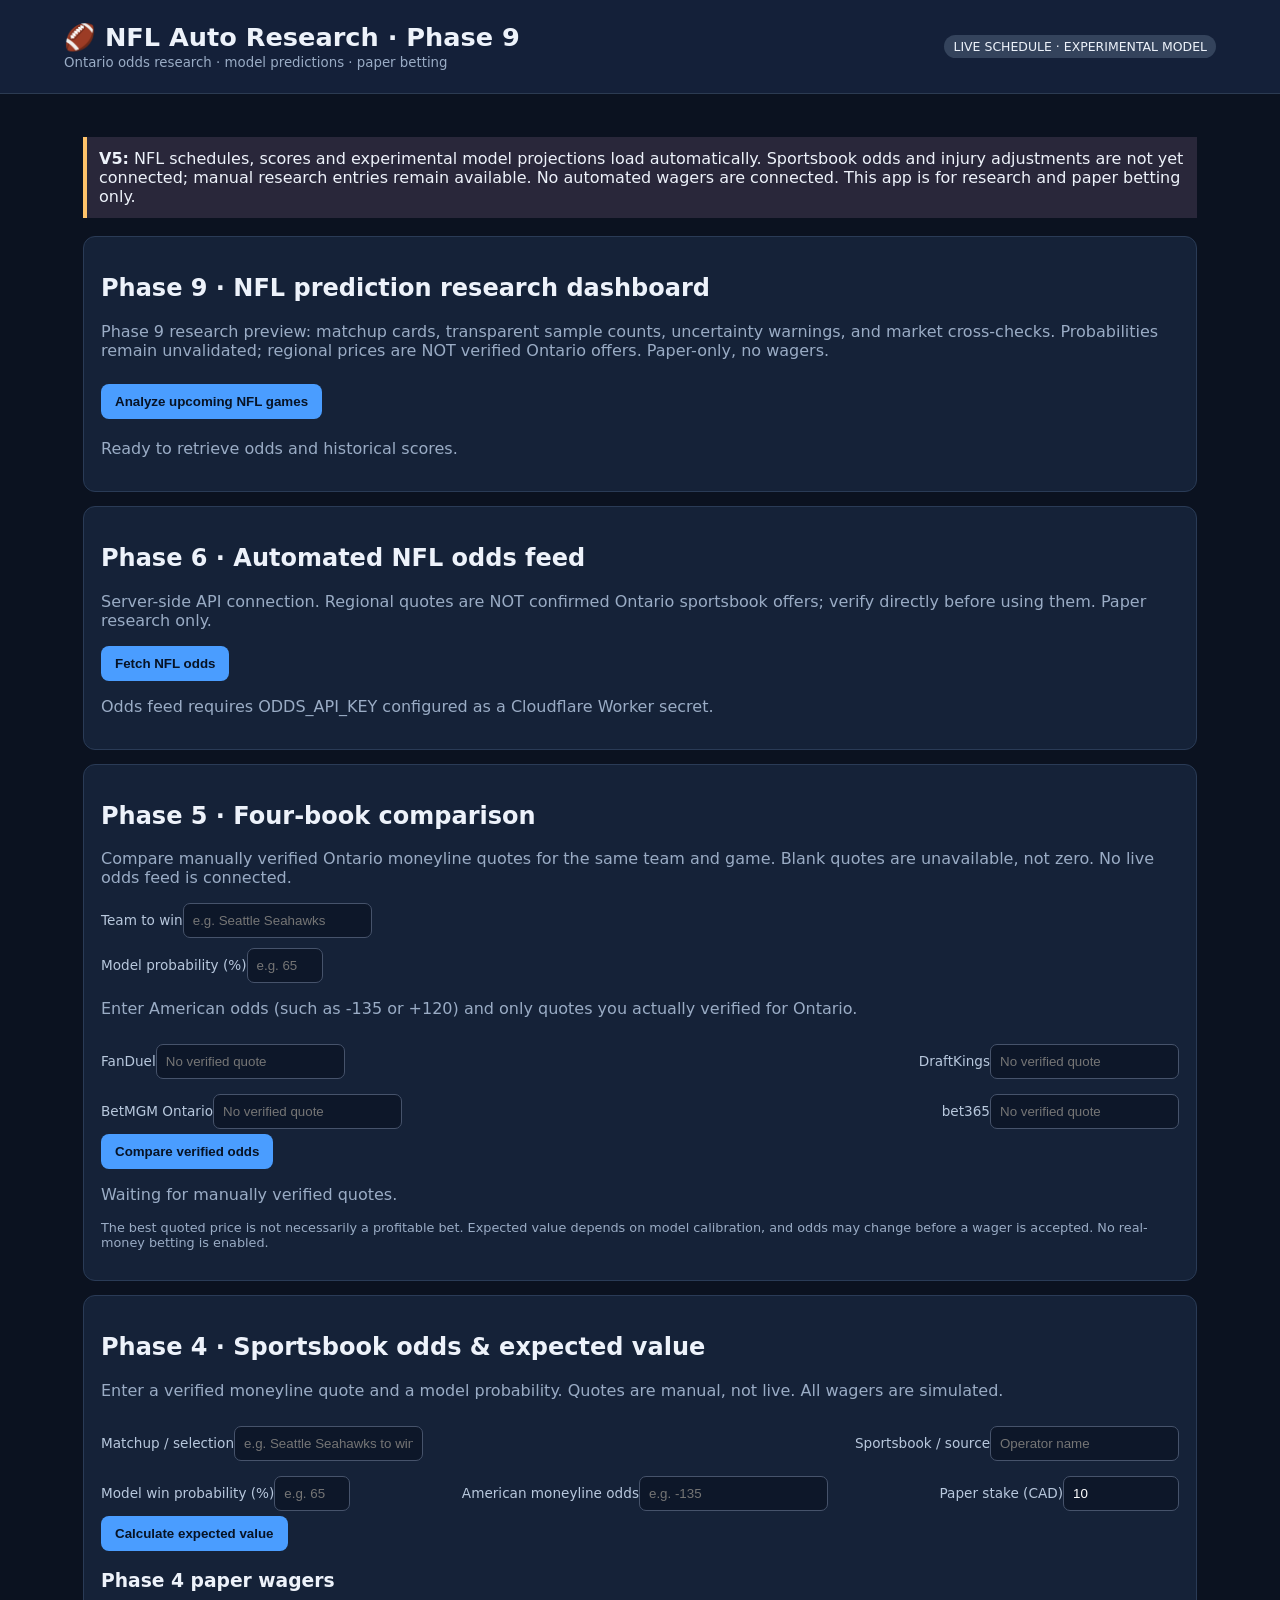
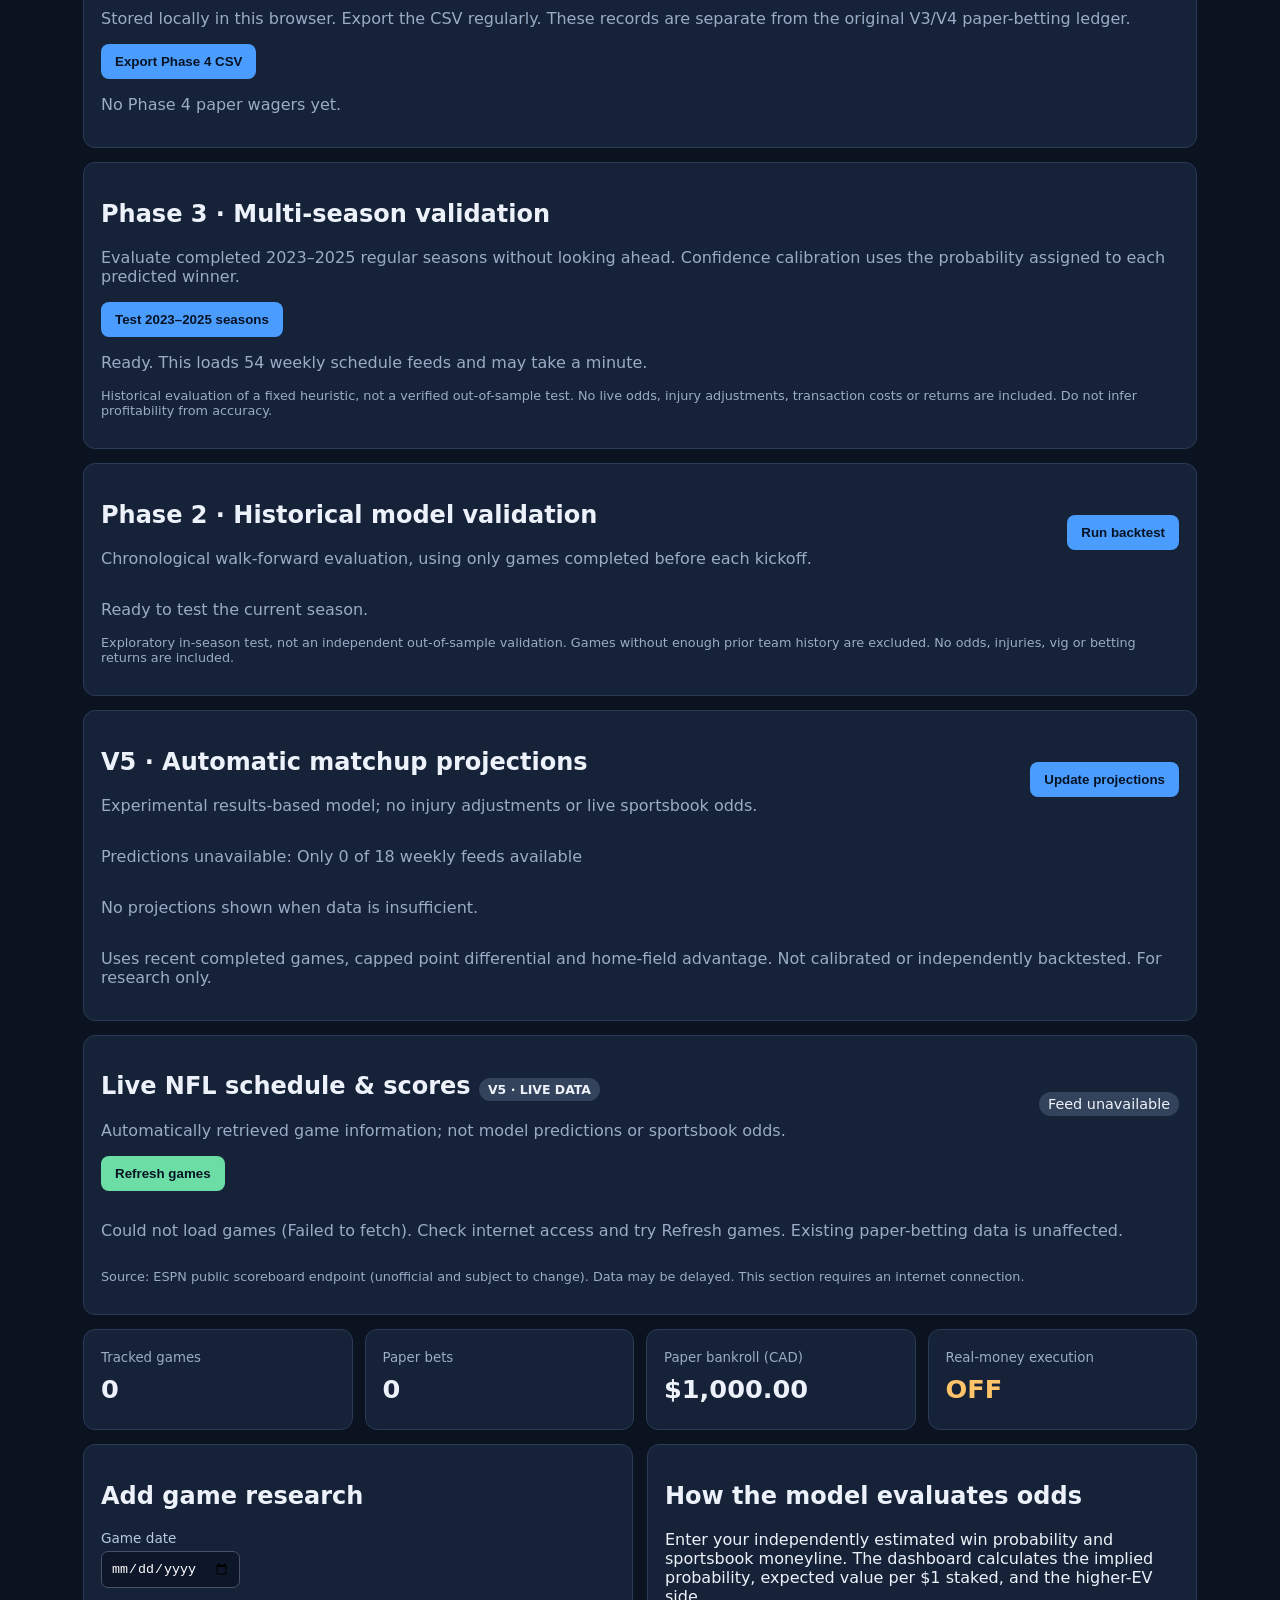
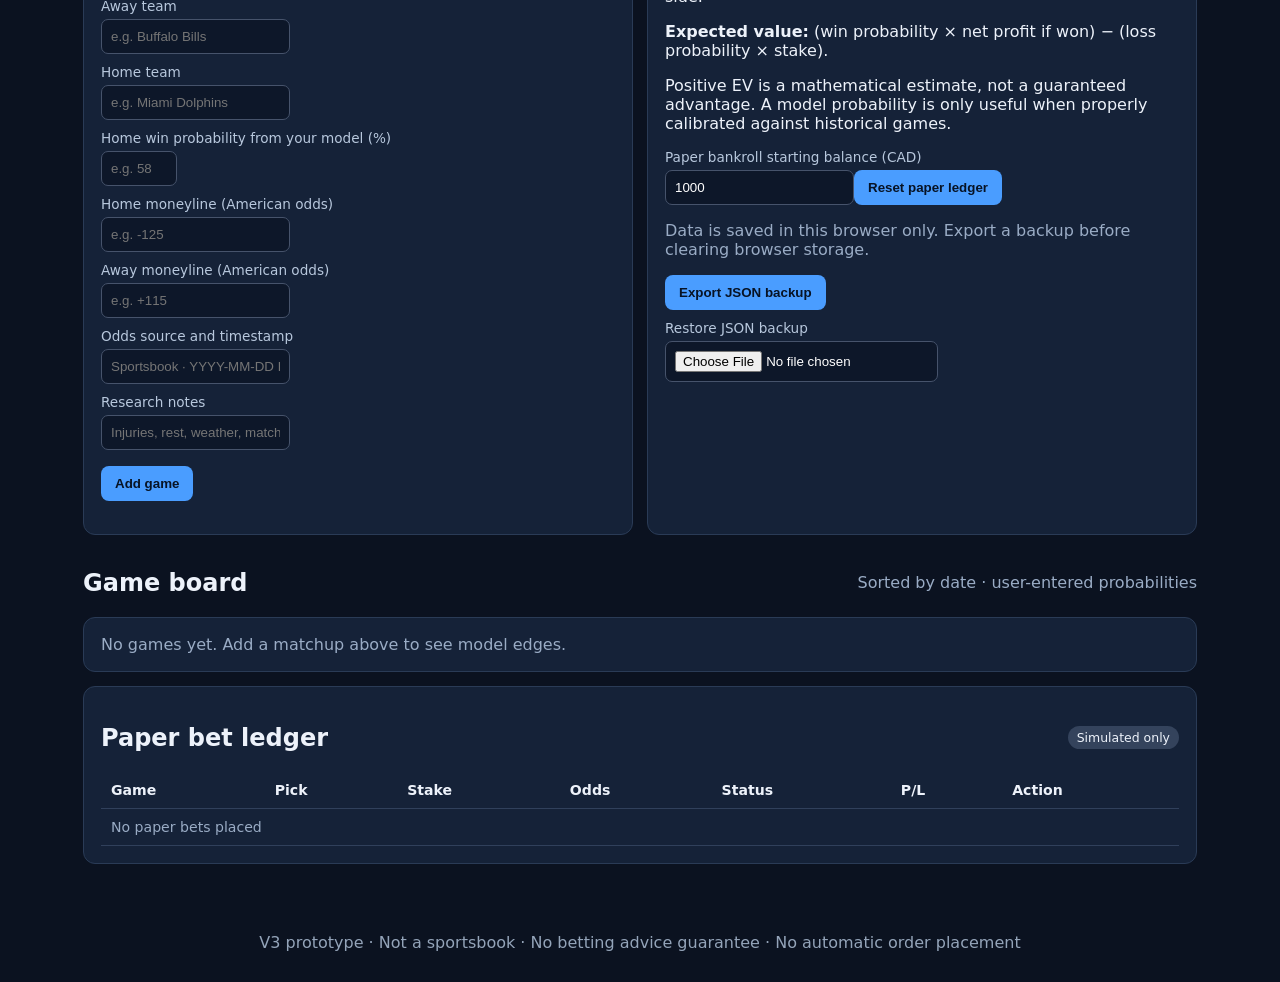
==== index.html @ e160538b "Exclude stale or undated sportsbook quotes from preliminary NFL analysis" ====
<!doctype html><html lang="en"><head><meta charset="utf-8"><meta name="viewport" content="width=device-width,initial-scale=1,viewport-fit=cover"><meta name="theme-color" content="#142039"><link rel="manifest" href="./manifest.webmanifest"><link rel="icon" href="./icons/icon-192.png"><title>NFL Auto Research · Phase 9 Research Preview</title><style>:root{font-family:system-ui,Arial;background:#0b1220;color:#edf2fa}*{box-sizing:border-box}body{margin:0}header{background:#142039;padding:22px 5%;border-bottom:1px solid #2c3b52}h1{margin:0;font-size:1.6rem}small,.muted{color:#9aacc5}.wrap{max-width:1150px;margin:auto;padding:25px 18px}.stats{display:grid;grid-template-columns:repeat(auto-fit,minmax(180px,1fr));gap:12px}.card{background:#152238;border:1px solid #2a3b56;border-radius:12px;padding:17px;margin-bottom:14px}.value{font-size:1.6rem;font-weight:700;margin:8px 0}.pill{display:inline-block;background:#34435c;padding:4px 9px;border-radius:30px;font-size:.78rem}button{background:#4a9dff;border:0;color:#071325;font-weight:700;padding:10px 14px;border-radius:8px;cursor:pointer}button:disabled{opacity:.4;cursor:not-allowed}input,select{background:#0d1729;border:1px solid #46536b;border-radius:7px;padding:9px;color:white;max-width:100%}label{display:block;margin:10px 0 5px;color:#b8c8dd;font-size:.85rem}.grid{display:grid;grid-template-columns:repeat(auto-fit,minmax(280px,1fr));gap:14px}.row{display:flex;justify-content:space-between;align-items:center;gap:12px;flex-wrap:wrap}.green{color:#6cdda4}.orange{color:#ffc36a}table{width:100%;border-collapse:collapse;font-size:.88rem}td,th{padding:10px;text-align:left;border-bottom:1px solid #30405b}.scroll{overflow:auto}.notice{border-left:4px solid #ffc36a;padding:12px;background:#29273a;margin:18px 0}.bars{height:12px;background:#45536b;border-radius:10px;overflow:hidden}.bars>div{background:#4a9dff;height:100%}footer{color:#94a4b9;padding:30px;text-align:center}@media(max-width:600px){header{padding:17px 16px}.wrap{padding:16px 12px}.stats{grid-template-columns:repeat(2,minmax(0,1fr));gap:8px}.card{padding:14px}.value{font-size:1.35rem}h1{font-size:1.3rem}input,select{font-size:16px}button{min-height:44px}table{min-width:680px}}.install{background:#6cdda4;color:#071325}</style><style>.phase9-note{border:1px solid #4a6488;border-left:4px solid #ffc36a;background:#17263d;padding:14px;border-radius:12px;margin:14px 0}.phase9-note strong{display:block;margin-bottom:5px}.ev-card{box-shadow:0 6px 22px rgba(0,0,0,.14)}.ev-metrics strong{font-variant-numeric:tabular-nums}button:focus-visible{outline:3px solid #ffc36a;outline-offset:3px}@media(max-width:600px){.ev-card .ev-metrics{grid-template-columns:repeat(2,minmax(0,1fr))}.ev-card .ev-top{flex-wrap:wrap}.ev-card{padding:14px}} </style><style>.live-status{font-size:.9rem}.live-games{display:grid;grid-template-columns:repeat(auto-fit,minmax(265px,1fr));gap:12px}.live-game{background:#152238;border:1px solid #30435e;border-radius:12px;padding:16px}.live-game h3{margin:8px 0}.live-game p{margin:6px 0}.live-controls{display:flex;align-items:center;gap:12px;flex-wrap:wrap;margin-bottom:14px}.live-controls button{background:#6cdda4}.source-note{font-size:.8rem;color:#9aacc5}</style><style>.value-results{display:grid;grid-template-columns:repeat(auto-fit,minmax(min(100%,290px),1fr));gap:12px}.value-results>p{grid-column:1/-1}.ev-card{border:1px solid #344967;border-radius:16px;padding:16px;background:#101c30;min-width:0}.ev-card h3{font-size:1.1rem;margin:8px 0;overflow-wrap:anywhere}.ev-card .ev-top{display:flex;justify-content:space-between;align-items:center;gap:10px}.ev-card .ev-meta{color:#a9bad2;font-size:.84rem}.ev-card .ev-metrics{display:grid;grid-template-columns:1fr 1fr;gap:8px;margin:12px 0}.ev-card .ev-metrics div{background:#1c2b44;padding:10px;border-radius:10px}.ev-card .ev-metrics strong{display:block;font-size:1.1rem;margin-top:4px}.ev-card .ev-book{font-size:1.05rem;font-weight:700}.ev-card .ev-caution{color:#ffc36a;font-size:.8rem}.ev-card .ev-badge{font-size:.76rem;background:#263c59;padding:5px 9px;border-radius:12px;white-space:nowrap}#valueRefresh{margin:8px 0 4px}@media(max-width:600px){.ev-card{padding:14px}.value-results{grid-template-columns:1fr}}</style><style>.ev-card{transition:border-color .2s,box-shadow .2s}.ev-highlight{border:2px solid #62d6a3;box-shadow:0 0 0 1px rgba(98,214,163,.18)}.ev-rating{font-size:.91rem;font-weight:750;padding:10px 12px;border-radius:10px;background:#203752;color:#e9f3ff;margin:10px 0}.ev-highlight .ev-rating{background:#173d37;color:#a6f3cd}.value-results{grid-template-columns:repeat(auto-fit,minmax(min(100%,300px),1fr))}@media(max-width:600px){.ev-rating{font-size:.84rem}.ev-card{padding:13px}}</style></head><body><header><div class="row"><div><h1>🏈 NFL Auto Research · Phase 9</h1><small>Ontario odds research · model predictions · paper betting</small></div><div class="row"><span class="pill">LIVE SCHEDULE · EXPERIMENTAL MODEL</span><button id="installBtn" class="install" type="button" hidden>Install app</button></div></div></header><main class="wrap"><div class="notice"><b>V5:</b> NFL schedules, scores and experimental model projections load automatically. Sportsbook odds and injury adjustments are not yet connected; manual research entries remain available. No automated wagers are connected. This app is for research and paper betting only.</div><section class="card" id="phase7"><h2>Phase 9 · NFL prediction research dashboard</h2><p class="muted">Phase 9 research preview: matchup cards, transparent sample counts, uncertainty warnings, and market cross-checks. Probabilities remain unvalidated; regional prices are NOT verified Ontario offers. Paper-only, no wagers.</p><button type="button" id="valueRefresh">Analyze upcoming NFL games</button><p id="valueStatus" class="muted" aria-live="polite">Ready to retrieve odds and historical scores.</p><div id="valueResults" class="value-results"></div></section><section class="card" id="phase6"><h2>Phase 6 · Automated NFL odds feed</h2><p class="muted">Server-side API connection. Regional quotes are NOT confirmed Ontario sportsbook offers; verify directly before using them. Paper research only.</p><button id="oddsRefresh" type="button">Fetch NFL odds</button><p id="oddsStatus" class="muted">Odds feed requires ODDS_API_KEY configured as a Cloudflare Worker secret.</p><div id="oddsList"></div></section><section class="card" id="phase5"><h2>Phase 5 · Four-book comparison</h2><p class="muted">Compare manually verified Ontario moneyline quotes for the same team and game. Blank quotes are unavailable, not zero. No live odds feed is connected.</p><label>Team to win<input id="compareTeam" placeholder="e.g. Seattle Seahawks" maxlength="100"></label><label>Model probability (%)<input id="compareProb" type="number" min="1" max="99" step=".1" placeholder="e.g. 65"></label><p class="muted">Enter American odds (such as -135 or +120) and only quotes you actually verified for Ontario.</p><div class="row"><label>FanDuel<input id="compareFD" type="number" step="1" placeholder="No verified quote"></label><label>DraftKings<input id="compareDK" type="number" step="1" placeholder="No verified quote"></label></div><div class="row"><label>BetMGM Ontario<input id="compareMGM" type="number" step="1" placeholder="No verified quote"></label><label>bet365<input id="compare365" type="number" step="1" placeholder="No verified quote"></label></div><button id="compareRun" type="button">Compare verified odds</button><p class="muted" id="compareStatus">Waiting for manually verified quotes.</p><div id="compareResults"></div><p class="source-note">The best quoted price is not necessarily a profitable bet. Expected value depends on model calibration, and odds may change before a wager is accepted. No real-money betting is enabled.</p></section><section class="card" id="phase4"><h2>Phase 4 · Sportsbook odds & expected value</h2><p class="muted">Enter a verified moneyline quote and a model probability. Quotes are manual, not live. All wagers are simulated.</p><form id="evForm"><div class="row"><label>Matchup / selection<input id="evPick" required placeholder="e.g. Seattle Seahawks to win" maxlength="120"></label><label>Sportsbook / source<input id="evBook" required placeholder="Operator name" maxlength="100"></label></div><div class="row"><label>Model win probability (%)<input id="evProb" type="number" min="1" max="99" step=".1" required placeholder="e.g. 65"></label><label>American moneyline odds<input id="evOdds" type="number" step="1" required placeholder="e.g. -135"></label><label>Paper stake (CAD)<input id="evStake" type="number" min=".01" max="100000" step=".01" value="10" required></label></div><button type="submit">Calculate expected value</button></form><p id="evMessage" class="muted" aria-live="polite"></p><div id="evOutput"></div><h3>Phase 4 paper wagers</h3><p class="muted">Stored locally in this browser. Export the CSV regularly. These records are separate from the original V3/V4 paper-betting ledger.</p><button id="evExport" type="button">Export Phase 4 CSV</button><div id="evLedger"></div></section><section class="card" id="multiPanel"><h2>Phase 3 · Multi-season validation</h2><p class="muted">Evaluate completed 2023–2025 regular seasons without looking ahead. Confidence calibration uses the probability assigned to each predicted winner.</p><button type="button" id="multiRun">Test 2023–2025 seasons</button><p id="multiStatus" class="muted">Ready. This loads 54 weekly schedule feeds and may take a minute.</p><div id="multiResults"></div><p class="source-note">Historical evaluation of a fixed heuristic, not a verified out-of-sample test. No live odds, injury adjustments, transaction costs or returns are included. Do not infer profitability from accuracy.</p></section><section class="card" id="backtestPanel"><div class="row"><div><h2>Phase 2 · Historical model validation</h2><p class="muted">Chronological walk-forward evaluation, using only games completed before each kickoff.</p></div><button type="button" id="runBacktest">Run backtest</button></div><p class="muted" id="btStatus">Ready to test the current season.</p><div id="btResults"></div><p class="source-note">Exploratory in-season test, not an independent out-of-sample validation. Games without enough prior team history are excluded. No odds, injuries, vig or betting returns are included.</p></section><section class="card" id="v5Panel"><div class="row"><div><h2>V5 · Automatic matchup projections</h2><p class="muted">Experimental results-based model; no injury adjustments or live sportsbook odds.</p></div><button id="v5Refresh">Update projections</button></div><p id="v5Status" class="muted">Preparing…</p><div id="v5Games" class="live-games"></div><p class="muted">Uses recent completed games, capped point differential and home-field advantage. Not calibrated or independently backtested. For research only.</p></section><section class="card" id="liveSection"><div class="row"><div><h2>Live NFL schedule & scores <span class="pill">V5 · LIVE DATA</span></h2><p class="muted">Automatically retrieved game information; not model predictions or sportsbook odds.</p></div><span id="liveStatus" class="pill live-status" aria-live="polite">Loading…</span></div><div class="live-controls"><button id="refreshLive" type="button">Refresh games</button><span id="liveUpdated" class="source-note"></span></div><div id="liveGames" class="live-games"><p class="muted">Fetching NFL games…</p></div><p class="source-note">Source: ESPN public scoreboard endpoint (unofficial and subject to change). Data may be delayed. This section requires an internet connection.</p></section><section class="stats"><div class="card"><small>Tracked games</small><div class="value" id="gamesCount">0</div></div><div class="card"><small>Paper bets</small><div class="value" id="betCount">0</div></div><div class="card"><small>Paper bankroll (CAD)</small><div class="value" id="bankroll">$1,000.00</div></div><div class="card"><small>Real-money execution</small><div class="value orange">OFF</div></div></section><div class="grid"><section class="card"><h2>Add game research</h2><form id="gameForm"><label>Game date</label><input type="date" name="date" required><label>Away team</label><input name="away" placeholder="e.g. Buffalo Bills" required><label>Home team</label><input name="home" placeholder="e.g. Miami Dolphins" required><label>Home win probability from your model (%)</label><input name="prob" type="number" min="1" max="99" step="0.1" placeholder="e.g. 58" required><label>Home moneyline (American odds)</label><input name="homeOdds" type="number" step="1" placeholder="e.g. -125" required><label>Away moneyline (American odds)</label><input name="awayOdds" type="number" step="1" placeholder="e.g. +115" required><label>Odds source and timestamp</label><input name="source" placeholder="Sportsbook · YYYY-MM-DD HH:MM" required><label>Research notes</label><input name="notes" placeholder="Injuries, rest, weather, matchup..."><p><button>Add game</button></p></form></section><section class="card"><h2>How the model evaluates odds</h2><p>Enter your independently estimated win probability and sportsbook moneyline. The dashboard calculates the implied probability, expected value per $1 staked, and the higher-EV side.</p><p><b>Expected value:</b> (win probability × net profit if won) − (loss probability × stake).</p><p>Positive EV is a mathematical estimate, not a guaranteed advantage. A model probability is only useful when properly calibrated against historical games.</p><label>Paper bankroll starting balance (CAD)</label><input id="startBank" type="number" min="1" step="1" value="1000"><button id="resetBank" type="button">Reset paper ledger</button><p class="muted">Data is saved in this browser only. Export a backup before clearing browser storage.</p><button id="exportBtn" type="button">Export JSON backup</button><label for="importBackup">Restore JSON backup</label><input id="importBackup" type="file" accept="application/json,.json"></section></div><section><div class="row"><h2>Game board</h2><span class="muted">Sorted by date · user-entered probabilities</span></div><div id="games" class="grid"></div></section><section class="card"><div class="row"><h2>Paper bet ledger</h2><span class="pill">Simulated only</span></div><div class="scroll"><table><thead><tr><th>Game</th><th>Pick</th><th>Stake</th><th>Odds</th><th>Status</th><th>P/L</th><th>Action</th></tr></thead><tbody id="bets"></tbody></table></div></section></main><footer>V3 prototype · Not a sportsbook · No betting advice guarantee · No automatic order placement</footer><script>
const KEY='nfl_v3_demo_1';let state;try{state=JSON.parse(localStorage.getItem(KEY))}catch(e){}state=state||{games:[],bets:[],startingBankroll:1000};const $=id=>document.getElementById(id),save=()=>{localStorage.setItem(KEY,JSON.stringify(state));render()},escapeHtml=s=>String(s).replace(/[&<>"']/g,c=>({'&':'&amp;','<':'&lt;','>':'&gt;','"':'&quot;',"'":'&#39;'}[c])),decimal=o=>o>0?1+o/100:1+100/Math.abs(o),implied=o=>1/decimal(o),ev=(p,o)=>p*(decimal(o)-1)-(1-p),money=n=>new Intl.NumberFormat('en-CA',{style:'currency',currency:'CAD'}).format(n);function render(){let pnl=state.bets.reduce((s,b)=>s+(b.status==='won'?b.stake*(decimal(b.odds)-1):b.status==='lost'?-b.stake:b.status==='pending'?-b.stake:0),0);$('gamesCount').textContent=state.games.length;$('betCount').textContent=state.bets.length;$('bankroll').textContent=money(state.startingBankroll+pnl);$('startBank').value=state.startingBankroll;$('games').innerHTML=state.games.length?'':'<div class="card muted">No games yet. Add a matchup above to see model edges.</div>';for(const g of [...state.games].sort((a,b)=>a.date.localeCompare(b.date))){let h=ev(g.prob,g.homeOdds),a=ev(1-g.prob,g.awayOdds),pick=h>=a?'home':'away',edge=Math.max(h,a),node=document.createElement('div');node.className='card';node.innerHTML=`<div class="row"><small>${escapeHtml(g.date)}</small><span class="pill">${edge>0?'POSITIVE MODEL EV':'NO POSITIVE EV'}</span></div><h3>${escapeHtml(g.away)} @ ${escapeHtml(g.home)}</h3><div class="row"><span>Home win probability</span><b>${(g.prob*100).toFixed(1)}%</b></div><div class="bars"><div style="width:${g.prob*100}%"></div></div><p class="muted">Home ${g.homeOdds>0?'+':''}${g.homeOdds} · implied ${(implied(g.homeOdds)*100).toFixed(1)}%<br>Away ${g.awayOdds>0?'+':''}${g.awayOdds} · implied ${(implied(g.awayOdds)*100).toFixed(1)}%</p><p><b>Higher EV side:</b> ${escapeHtml(pick==='home'?g.home:g.away)} <span class="${edge>0?'green':'orange'}">${(edge*100).toFixed(1)}% EV per $1</span></p><small>${escapeHtml(g.source)}</small><p class="muted">${escapeHtml(g.notes||'No research notes entered')}</p><div class="row"><input aria-label="Paper stake CAD" type="number" min="1" step="1" value="10" style="width:100px"><button ${edge<=0?'disabled title="No positive model EV"':''}>Paper bet</button><button class="remove" style="background:#34435c;color:white">Remove</button></div>`;node.querySelector('button:not(.remove)').onclick=()=>{let stake=Number(node.querySelector('input').value);if(!Number.isFinite(stake)||stake<=0)return alert('Enter a valid stake');let available=state.startingBankroll+state.bets.reduce((s,b)=>s+(b.status==='won'?b.stake*(decimal(b.odds)-1):b.status==='lost'?-b.stake:b.status==='pending'?-b.stake:0),0);if(stake>available)return alert('Insufficient paper bankroll');state.bets.push({id:crypto.randomUUID(),game:`${g.away} @ ${g.home}`,pick:pick==='home'?g.home:g.away,stake,odds:pick==='home'?g.homeOdds:g.awayOdds,status:'pending'});save()};node.querySelector('.remove').onclick=()=>{if(confirm('Remove game? Existing paper bets remain.')){state.games=state.games.filter(x=>x.id!==g.id);save()}};$('games').appendChild(node)}$('bets').innerHTML=state.bets.length?'':'<tr><td colspan="7" class="muted">No paper bets placed</td></tr>';for(const b of [...state.bets].reverse()){let tr=document.createElement('tr');let pl=b.status==='won'?b.stake*(decimal(b.odds)-1):b.status==='lost'?-b.stake:0;tr.innerHTML=`<td>${escapeHtml(b.game)}</td><td>${escapeHtml(b.pick)}</td><td>${money(b.stake)}</td><td>${b.odds>0?'+':''}${b.odds}</td><td>${b.status}</td><td>${b.status==='pending'?'—':money(pl)}</td><td>${b.status==='pending'?`<button data-status="won">Won</button> <button data-status="lost">Lost</button> <button data-status="void">Void</button>`:'—'}</td>`;tr.querySelectorAll('button').forEach(btn=>btn.onclick=()=>{b.status=btn.dataset.status;save()});$('bets').appendChild(tr)}}$('gameForm').onsubmit=e=>{e.preventDefault();let f=new FormData(e.target),homeOdds=Number(f.get('homeOdds')),awayOdds=Number(f.get('awayOdds'));if(!homeOdds||!awayOdds||Math.abs(homeOdds)<100||Math.abs(awayOdds)<100)return alert('Enter valid American odds (e.g. -125 or +115)');state.games.push({id:crypto.randomUUID(),date:f.get('date'),home:f.get('home').trim(),away:f.get('away').trim(),prob:Number(f.get('prob'))/100,homeOdds,awayOdds,source:f.get('source'),notes:f.get('notes')});e.target.reset();save()};$('resetBank').onclick=()=>{let n=Number($('startBank').value);if(n>0&&confirm('Clear all paper bets and reset bankroll?')){state.startingBankroll=n;state.bets=[];save()}};$('exportBtn').onclick=()=>{let blob=new Blob([JSON.stringify(state,null,2)],{type:'application/json'}),url=URL.createObjectURL(blob),a=document.createElement('a');a.href=url;a.download='nfl-v3-paper-ledger.json';a.click();URL.revokeObjectURL(url)};render();
let installPrompt;const installBtn=$('installBtn');window.addEventListener('beforeinstallprompt',e=>{e.preventDefault();installPrompt=e;installBtn.hidden=false});installBtn.onclick=async()=>{if(!installPrompt)return;installPrompt.prompt();await installPrompt.userChoice;installPrompt=null;installBtn.hidden=true};window.addEventListener('appinstalled',()=>installBtn.hidden=true);if('serviceWorker' in navigator&&location.protocol!=='file:')window.addEventListener('load',()=>navigator.serviceWorker.register('./sw.js').catch(()=>{}));$('importBackup').onchange=async e=>{const f=e.target.files?.[0];if(!f)return;try{const d=JSON.parse(await f.text());if(!Array.isArray(d.games)||!Array.isArray(d.bets)||!Number.isFinite(d.startingBankroll)||d.startingBankroll<=0)throw Error('Invalid backup');if(confirm('Replace all current games and paper bets?')){state={games:d.games,bets:d.bets,startingBankroll:d.startingBankroll};save();alert('Backup restored')}}catch(err){alert('Restore failed: '+err.message)}e.target.value=''};</script><script>
// V4 Phase 1: read-only live scoreboard, independent from the existing V3 paper ledger.
(function(){
 const games=document.getElementById('liveGames'),status=document.getElementById('liveStatus'),updated=document.getElementById('liveUpdated'),button=document.getElementById('refreshLive');
 const endpoint='https://site.api.espn.com/apis/site/v2/sports/football/nfl/scoreboard?limit=50';
 const escape=s=>String(s??'').replace(/[&<>"']/g,c=>({'&':'&amp;','<':'&lt;','>':'&gt;','"':'&quot;',"'":'&#39;'}[c]));
 let loading=false;
 async function refresh(){if(loading)return;loading=true;button.disabled=true;status.textContent='Updating…';
 try{const ctrl=new AbortController(),timeout=setTimeout(()=>ctrl.abort(),12000);let response;try{response=await fetch(endpoint,{signal:ctrl.signal,cache:'no-store'});}finally{clearTimeout(timeout)}if(!response.ok)throw Error('HTTP '+response.status);const data=await response.json();if(!Array.isArray(data.events))throw Error('Invalid schedule response');
 const events=data.events.slice().sort((a,b)=>new Date(a.date)-new Date(b.date));games.replaceChildren();
 if(!events.length){games.textContent='No games returned for the current NFL week.'}
 for(const event of events){const comp=event.competitions?.[0];if(!comp)continue;const home=comp.competitors?.find(x=>x.homeAway==='home'),away=comp.competitors?.find(x=>x.homeAway==='away');if(!home||!away)continue;
 const state=event.status?.type?.state||'pre',when=event.date?new Date(event.date).toLocaleString('en-CA',{dateStyle:'medium',timeStyle:'short'}):'Time TBD';const label=event.status?.type?.shortDetail||event.status?.type?.description||'Scheduled';const showScore=state!=='pre';
 const card=document.createElement('article');card.className='live-game';card.innerHTML='<small>'+escape(when)+'</small><h3>'+escape(away.team?.displayName||away.team?.name||'Away')+' @ '+escape(home.team?.displayName||home.team?.name||'Home')+'</h3><p>'+escape(label)+'</p>'+(showScore?'<p><strong>'+escape(away.score??'–')+' – '+escape(home.score??'–')+'</strong> (away – home)</p>':'<p class="muted">Not started</p>');games.appendChild(card)}
 status.textContent='Live feed available';updated.textContent='Last fetched: '+new Date().toLocaleTimeString('en-CA');
 }catch(err){status.textContent='Feed unavailable';games.innerHTML='<p class="muted">Could not load games ('+escape(err.message)+'). Check internet access and try Refresh games. Existing paper-betting data is unaffected.</p>'}finally{loading=false;button.disabled=false}}
 button.addEventListener('click',refresh);refresh();document.addEventListener('visibilitychange',()=>{if(!document.hidden)refresh()});setInterval(()=>{if(!document.hidden)refresh()},300000);
})();
</script><script>
(()=>{const root=document.getElementById('v5Games'),status=document.getElementById('v5Status'),btn=document.getElementById('v5Refresh');let busy=false;const base='https://site.api.espn.com/apis/site/v2/sports/football/nfl/scoreboard';const esc=s=>String(s??'').replace(/[&<>"]/g,c=>({'&':'&amp;','<':'&lt;','>':'&gt;','"':'&quot;'}[c]));const year=new Date().getMonth()<2?new Date().getFullYear()-1:new Date().getFullYear();
async function week(i){const ctrl=new AbortController(),t=setTimeout(()=>ctrl.abort(),15000);try{const r=await fetch(base+'?season='+year+'&seasontype=2&week='+i+'&limit=50',{cache:'no-store',signal:ctrl.signal});if(!r.ok)throw Error('HTTP '+r.status);const j=await r.json();if(!Array.isArray(j.events))throw Error('Invalid data');return j.events.map(e=>{const c=e.competitions?.[0],a=c?.competitors?.find(x=>x.homeAway==='away'),h=c?.competitors?.find(x=>x.homeAway==='home');return a&&h?{id:e.id,date:e.date,done:e.status?.type?.completed===true,a:a.team?.id,h:h.team?.id,an:a.team?.displayName,hn:h.team?.displayName,as:Number(a.score),hs:Number(h.score)}:null}).filter(Boolean)}finally{clearTimeout(t)}}
function strength(id,hist,date){const arr=hist.filter(g=>Date.parse(g.date)<date&&(g.a===id||g.h===id)).sort((a,b)=>Date.parse(b.date)-Date.parse(a.date)).slice(0,8);let sum=0,w=0;arr.forEach((g,i)=>{const v=Math.max(-28,Math.min(28,g.h===id?g.hs-g.as:g.as-g.hs)),wt=Math.pow(.86,i);sum+=v*wt;w+=wt});return {n:arr.length,v:w?sum/w:0}}
function render(g,hist){const date=Date.parse(g.date),a=strength(g.a,hist,date),h=strength(g.h,hist,date),when=esc(new Date(date).toLocaleString('en-CA',{dateStyle:'medium',timeStyle:'short'}));let content='<small>'+when+'</small><h3>'+esc(g.an)+' @ '+esc(g.hn)+'</h3>';if(Math.min(a.n,h.n)<5)content+='<p class="muted">Insufficient history (requires 5 completed games per team)</p>';else{const margin=2+.72*(h.v-a.v),home=Math.max(.15,Math.min(.85,1/(1+Math.exp(-margin/10.5)))),pick=home>=.5?g.hn:g.an;content+='<p><strong>Projected winner: '+esc(pick)+' · '+Math.round(Math.max(home,1-home)*100)+'%</strong></p><p class="muted">Home '+Math.round(home*100)+'% · Away '+Math.round((1-home)*100)+'% · Projected home margin '+margin.toFixed(1)+' points</p><small>Samples: '+h.n+' home-team games, '+a.n+' away-team games</small>'}return '<article class="live-game">'+content+'</article>'}
async function run(){if(busy)return;busy=true;btn.disabled=true;status.textContent='Retrieving season results…';try{const res=await Promise.allSettled(Array.from({length:18},(_,i)=>week(i+1)));const valid=res.filter(x=>x.status==='fulfilled').map(x=>x.value);if(valid.length<10)throw Error('Only '+valid.length+' of 18 weekly feeds available');const m=new Map();valid.flat().forEach(g=>m.set(g.id,g));const all=[...m.values()],hist=all.filter(g=>g.done&&Number.isFinite(g.hs)&&Number.isFinite(g.as)&&Date.parse(g.date)<=Date.now()),up=all.filter(g=>!g.done&&Date.parse(g.date)>Date.now()-3600000).sort((a,b)=>Date.parse(a.date)-Date.parse(b.date)).slice(0,16);if(hist.length<24)throw Error('Insufficient completed games');root.innerHTML=up.length?up.map(g=>render(g,hist)).join(''):'<p class="muted">No upcoming regular-season games found.</p>';status.textContent='Updated '+new Date().toLocaleTimeString('en-CA')+' · '+hist.length+' completed games · '+valid.length+'/18 weeks loaded'}catch(e){status.textContent='Predictions unavailable: '+e.message;root.innerHTML='<p class="muted">No projections shown when data is insufficient.</p>'}finally{busy=false;btn.disabled=false}}btn.addEventListener('click',run);run();document.addEventListener('visibilitychange',()=>{if(!document.hidden)run()});setInterval(()=>{if(!document.hidden)run()},900000)})();
</script><script>
(()=>{const btn=document.getElementById('runBacktest'),status=document.getElementById('btStatus'),out=document.getElementById('btResults');const yr=new Date().getMonth()<2?new Date().getFullYear()-1:new Date().getFullYear();let running=false;
async function load(w){const ctrl=new AbortController(),t=setTimeout(()=>ctrl.abort(),14000);try{const r=await fetch('https://site.api.espn.com/apis/site/v2/sports/football/nfl/scoreboard?season='+yr+'&seasontype=2&week='+w+'&limit=50',{signal:ctrl.signal,cache:'no-store'});if(!r.ok)throw Error('HTTP '+r.status);const j=await r.json();if(!Array.isArray(j.events))throw Error('Invalid feed');return j.events.map(e=>{const c=e.competitions?.[0],h=c?.competitors?.find(x=>x.homeAway==='home'),a=c?.competitors?.find(x=>x.homeAway==='away');return h&&a?{id:e.id,date:Date.parse(e.date),completed:e.status?.type?.completed===true,home:h.team?.id,away:a.team?.id,hs:Number(h.score),as:Number(a.score)}:null}).filter(Boolean)}finally{clearTimeout(t)}}
function strength(team,past){const games=past.filter(g=>g.home===team||g.away===team).sort((a,b)=>b.date-a.date).slice(0,8);let v=0,weight=0;games.forEach((g,i)=>{const diff=g.home===team?g.hs-g.as:g.as-g.hs,w=Math.pow(.86,i);v+=Math.max(-28,Math.min(28,diff))*w;weight+=w});return {n:games.length,pd:weight?v/weight:0}}
async function run(){if(running)return;running=true;btn.disabled=true;status.textContent='Loading completed games for '+yr+'…';try{const results=await Promise.allSettled(Array.from({length:18},(_,i)=>load(i+1)));const good=results.filter(x=>x.status==='fulfilled').map(x=>x.value);if(good.length!==18)throw Error('Only '+good.length+'/18 weekly feeds loaded; complete data required');const unique=new Map();good.flat().forEach(g=>unique.set(g.id,g));const games=[...unique.values()].filter(g=>g.completed&&Number.isFinite(g.hs)&&Number.isFinite(g.as)&&Number.isFinite(g.date)).sort((a,b)=>a.date-b.date);if(games.length<40)throw Error('Insufficient completed games');const predictions=[];for(const g of games){const past=games.filter(x=>x.date<g.date);const h=strength(g.home,past),a=strength(g.away,past);if(Math.min(h.n,a.n)<3||g.hs===g.as)continue;const margin=2+.72*(h.pd-a.pd),p=Math.max(.15,Math.min(.85,1/(1+Math.exp(-margin/10.5)))),y=g.hs>g.as?1:0;predictions.push({p,y,correct:(p>=.5?1:0)===y,weekDate:g.date})}if(predictions.length<20)throw Error('Too few eligible historical predictions');const n=predictions.length,accuracy=predictions.filter(x=>x.correct).length/n,homeBase=predictions.filter(x=>x.y===1).length/n,brier=predictions.reduce((a,x)=>a+(x.p-x.y)**2,0)/n,baseBrier=predictions.reduce((a,x)=>a+(.5-x.y)**2,0)/n,logloss=predictions.reduce((a,x)=>a-(x.y*Math.log(x.p)+(1-x.y)*Math.log(1-x.p)),0)/n;const bins=[[.15,.35],[.35,.45],[.45,.55],[.55,.65],[.65,.85+1e-9]];const rows=bins.map(([lo,hi])=>{const v=predictions.filter(x=>x.p>=lo&&x.p<hi);return v.length?'<tr><td>'+Math.round(lo*100)+'–'+Math.round(Math.min(hi,1)*100)+'%</td><td>'+v.length+'</td><td>'+(100*v.reduce((a,x)=>a+x.p,0)/v.length).toFixed(1)+'%</td><td>'+(100*v.reduce((a,x)=>a+x.y,0)/v.length).toFixed(1)+'%</td></tr>':''}).join('');out.innerHTML='<div class="stats"><div class="card"><small>Eligible games</small><div class="value">'+n+'</div></div><div class="card"><small>Winner accuracy</small><div class="value">'+(accuracy*100).toFixed(1)+'%</div></div><div class="card"><small>Always-home accuracy</small><div class="value">'+(homeBase*100).toFixed(1)+'%</div></div><div class="card"><small>Brier score (lower better)</small><div class="value">'+brier.toFixed(3)+'</div><small>50/50 baseline: '+baseBrier.toFixed(3)+'</small></div></div><p>Log loss: '+logloss.toFixed(3)+' · Excluded '+(games.length-n)+' games (insufficient history or ties)</p><div class="scroll"><table><thead><tr><th>Home probability band</th><th>Games</th><th>Mean forecast</th><th>Actual home wins</th></tr></thead><tbody>'+rows+'</tbody></table></div>';status.textContent='Walk-forward calculation completed · '+good.length+'/18 weekly feeds · '+new Date().toLocaleTimeString('en-CA')}catch(e){out.textContent='';status.textContent='Backtest unavailable: '+e.message}finally{btn.disabled=false;running=false}}
btn.addEventListener('click',run);
})();
</script><script>
(()=>{const btn=document.getElementById('multiRun'),status=document.getElementById('multiStatus'),output=document.getElementById('multiResults');let busy=false;const years=[2023,2024,2025];
async function get(year,week){const controller=new AbortController(),timer=setTimeout(()=>controller.abort(),18000);try{const r=await fetch('https://site.api.espn.com/apis/site/v2/sports/football/nfl/scoreboard?dates='+year+'&seasontype=2&week='+week+'&limit=50',{cache:'no-store',signal:controller.signal});if(!r.ok)throw Error('HTTP '+r.status);const j=await r.json();if(!Array.isArray(j.events))throw Error('Invalid response');return j.events.map(e=>{const c=e.competitions?.[0],h=c?.competitors?.find(t=>t.homeAway==='home'),a=c?.competitors?.find(t=>t.homeAway==='away');return h&&a?{id:e.id,date:Date.parse(e.date),done:e.status?.type?.completed===true,h:h.team?.id,a:a.team?.id,hs:Number(h.score),as:Number(a.score)}:null}).filter(Boolean)}finally{clearTimeout(timer)}}
function rating(id,past){const games=past.filter(g=>g.h===id||g.a===id).sort((a,b)=>b.date-a.date).slice(0,8);let sum=0,wt=0;games.forEach((g,i)=>{const diff=g.h===id?g.hs-g.as:g.as-g.hs,w=Math.pow(.86,i);sum+=Math.max(-28,Math.min(28,diff))*w;wt+=w});return {n:games.length,pd:wt?sum/wt:0}}
function score(games){const predictions=[];for(let i=0;i<games.length;i++){const g=games[i],past=games.slice(0,i).filter(x=>x.date<g.date),h=rating(g.h,past),a=rating(g.a,past);if(Math.min(h.n,a.n)<3||g.hs===g.as)continue;const margin=2+.72*(h.pd-a.pd),p=Math.max(.15,Math.min(.85,1/(1+Math.exp(-margin/10.5)))),y=g.hs>g.as?1:0,conf=Math.max(p,1-p),correct=(p>=.5?1:0)===y;predictions.push({p,y,conf,correct})}return predictions}
function stats(arr){const n=arr.length;if(!n)return null;return {n,accuracy:arr.filter(x=>x.correct).length/n,home:arr.filter(x=>x.y===1).length/n,brier:arr.reduce((s,x)=>s+(x.p-x.y)**2,0)/n,log:arr.reduce((s,x)=>s-(x.y*Math.log(x.p)+(1-x.y)*Math.log(1-x.p)),0)/n}}
const pct=v=>(100*v).toFixed(1)+'%';
async function run(){if(busy)return;busy=true;btn.disabled=true;output.innerHTML='';try{const seasons=[];for(const yr of years){status.textContent='Loading '+yr+' season…';const chunks=[];for(let start=1;start<=18;start+=6){const result=await Promise.allSettled(Array.from({length:Math.min(6,19-start)},(_,i)=>get(yr,start+i)));if(result.some(x=>x.status!=='fulfilled'))throw Error('Missing NFL weekly feed for '+yr+'; no partial-season statistics shown');chunks.push(...result.map(x=>x.value))}const m=new Map();chunks.flat().forEach(g=>m.set(g.id,g));const games=[...m.values()].filter(g=>g.done&&Number.isFinite(g.date)&&Number.isFinite(g.hs)&&Number.isFinite(g.as)).sort((a,b)=>a.date-b.date);if(games.length<260)throw Error('Incomplete season '+yr+' ('+games.length+' of expected 272 games). Check ESPN historical feed coverage.');seasons.push({yr,arr:score(games)})}
const all=seasons.flatMap(x=>x.arr),total=stats(all);if(!total||total.n<150)throw Error('Insufficient eligible games');let rows=seasons.map(x=>{const z=stats(x.arr);return '<tr><td>'+x.yr+'</td><td>'+z.n+'</td><td>'+pct(z.accuracy)+'</td><td>'+pct(z.home)+'</td><td>'+z.brier.toFixed(3)+'</td></tr>'}).join('');rows+='<tr><th>Combined</th><th>'+total.n+'</th><th>'+pct(total.accuracy)+'</th><th>'+pct(total.home)+'</th><th>'+total.brier.toFixed(3)+'</th></tr>';
const bands=[[.5,.55],[.55,.6],[.6,.65],[.65,.7],[.7,.75],[.75,.85+1e-8]];const calibration=bands.map(([lo,hi])=>{const a=all.filter(x=>x.conf>=lo&&x.conf<hi);return '<tr><td>'+Math.round(lo*100)+'–'+Math.round(Math.min(hi,.85)*100)+'%</td><td>'+a.length+'</td><td>'+(a.length?pct(a.reduce((t,x)=>t+x.conf,0)/a.length):'—')+'</td><td>'+(a.length?pct(a.filter(x=>x.correct).length/a.length):'—')+'</td></tr>'}).join('');
output.innerHTML='<h3>Season-by-season results</h3><div style="overflow-x:auto"><table><thead><tr><th>Season</th><th>Games</th><th>Accuracy</th><th>Home baseline</th><th>Brier ↓</th></tr></thead><tbody>'+rows+'</tbody></table></div><p class="muted">Combined log loss: '+total.log.toFixed(3)+' · 50/50 Brier baseline: 0.250. Lower Brier and log loss are better.</p><h3>Winner-confidence calibration</h3><div style="overflow-x:auto"><table><thead><tr><th>Confidence band</th><th>Games</th><th>Avg prediction</th><th>Actual wins</th></tr></thead><tbody>'+calibration+'</tbody></table></div>';status.textContent='Complete · 3 seasons · '+total.n+' eligible games · '+new Date().toLocaleTimeString('en-CA')}catch(e){status.textContent='Validation unavailable: '+e.message;output.innerHTML=''}finally{busy=false;btn.disabled=false}}btn.addEventListener('click',run)})();
</script><script>
(()=>{const form=document.getElementById('evForm'),output=document.getElementById('evOutput'),message=document.getElementById('evMessage'),ledger=document.getElementById('evLedger'),exportBtn=document.getElementById('evExport');const key='nfl_v5_phase4_paper_v1';let records=[];try{const parsed=JSON.parse(localStorage.getItem(key)||'[]');if(Array.isArray(parsed))records=parsed}catch(e){message.textContent='Saved paper records could not be read. No records were overwritten.'}
const money=n=>Number(n).toLocaleString('en-CA',{style:'currency',currency:'CAD'});const escape=s=>String(s??'').replace(/[&<>"']/g,c=>({'&':'&amp;','<':'&lt;','>':'&gt;','"':'&quot;','"':'&quot;',"'":'&#39;'}[c]));function save(){try{localStorage.setItem(key,JSON.stringify(records));return true}catch(e){message.textContent='Browser storage unavailable; export your records before closing.';return false}}
function calc(o,p,stake){const decimal=o>0?1+o/100:1+100/Math.abs(o),implied=1/decimal,edge=p-implied,ev=stake*(p*(decimal-1)-(1-p));return {decimal,implied,edge,ev,profit:stake*(decimal-1)}}
function render(){if(!records.length){ledger.innerHTML='<p class="muted">No Phase 4 paper wagers yet.</p>';return}let settled=records.filter(x=>x.result!=='open'),net=settled.reduce((sum,x)=>sum+(x.result==='win'?x.profit:-x.stake),0);ledger.innerHTML='<p>'+records.length+' paper wagers · '+settled.length+' settled · settled P/L: <strong>'+money(net)+'</strong></p><div style="overflow-x:auto"><table><thead><tr><th>Date / selection</th><th>Book</th><th>Odds</th><th>Stake</th><th>Model</th><th>EV</th><th>Result</th></tr></thead><tbody>'+records.slice().reverse().map(x=>'<tr><td>'+escape(x.date)+'<br>'+escape(x.pick)+'</td><td>'+escape(x.book)+'</td><td>'+x.odds+'</td><td>'+money(x.stake)+'</td><td>'+(x.prob*100).toFixed(1)+'%</td><td>'+money(x.ev)+'</td><td><select data-id="'+escape(x.id)+'" aria-label="Paper result"><option value="open"'+(x.result==='open'?' selected':'')+'>Open</option><option value="win"'+(x.result==='win'?' selected':'')+'>Win</option><option value="loss"'+(x.result==='loss'?' selected':'')+'>Loss</option></select></td></tr>').join('')+'</tbody></table></div>';ledger.querySelectorAll('select[data-id]').forEach(el=>el.addEventListener('change',()=>{const item=records.find(x=>x.id===el.dataset.id);if(item){item.result=el.value;save();render()}}))}
form.addEventListener('submit',e=>{e.preventDefault();const pick=document.getElementById('evPick').value.trim(),book=document.getElementById('evBook').value.trim(),prob=Number(document.getElementById('evProb').value)/100,odds=Number(document.getElementById('evOdds').value),stake=Number(document.getElementById('evStake').value);if(!pick||!book||!Number.isFinite(prob)||prob<=0||prob>=1||!Number.isInteger(odds)||Math.abs(odds)<100||!Number.isFinite(stake)||stake<=0){message.textContent='Enter a selection, source, probability 1–99%, valid American odds (±100 or greater), and positive paper stake.';return}const c=calc(odds,prob,stake);output.innerHTML='<div class="stats"><div class="card"><small>Break-even probability</small><div class="value">'+(c.implied*100).toFixed(1)+'%</div></div><div class="card"><small>Model edge (percentage points)</small><div class="value">'+(c.edge*100).toFixed(1)+'</div></div><div class="card"><small>Expected paper profit</small><div class="value">'+money(c.ev)+'</div></div><div class="card"><small>Potential win profit</small><div class="value">'+money(c.profit)+'</div></div></div><p class="muted">Expected value assumes the entered probability is accurate; it is not a guaranteed return. Break-even includes the quoted payout, but does not remove sportsbook margin or account for other markets.</p><button type="button" id="evSave">Record paper wager</button>';message.textContent='Quote entered manually · '+new Date().toLocaleString('en-CA');document.getElementById('evSave').addEventListener('click',()=>{const record={id:Date.now().toString(36)+'-'+Math.random().toString(36).slice(2,8),date:new Date().toISOString(),pick,book,prob,odds,stake,ev:c.ev,profit:c.profit,result:'open'};records.push(record);if(save()){message.textContent='Paper wager saved locally. No real wager was placed.';render()}else{records.pop()}},{once:true})});
exportBtn.addEventListener('click',()=>{const cols=['date','pick','book','prob','odds','stake','ev','profit','result'];const csv=[cols.join(','),...records.map(x=>cols.map(k=>'"'+String(x[k]??'').replace(/"/g,'""')+'"').join(','))].join('\r\n');const url=URL.createObjectURL(new Blob([csv],{type:'text/csv;charset=utf-8'}));const a=document.createElement('a');a.href=url;a.download='nfl-phase4-paper-bets.csv';a.click();setTimeout(()=>URL.revokeObjectURL(url),2000)});render();
})();
</script><script>
(()=>{const get=id=>document.getElementById(id),books=[['FanDuel','compareFD'],['DraftKings','compareDK'],['BetMGM Ontario','compareMGM'],['bet365','compare365']];const esc=s=>String(s).replace(/[&<>"']/g,c=>({'&':'&amp;','<':'&lt;','>':'&gt;','"':'&quot;',"'":'&#39;'}[c]));get('compareRun').addEventListener('click',()=>{const team=get('compareTeam').value.trim(),raw=get('compareProb').value,p=Number(raw)/100,quotes=[];if(!team||!raw||p<=0||p>=1){get('compareStatus').textContent='Enter the selected team and a valid model probability.';get('compareResults').innerHTML='';return}for(const [book,id] of books){const raw=get(id).value.trim();if(!raw)continue;const o=Number(raw);if(!Number.isInteger(o)||Math.abs(o)<100){get('compareStatus').textContent='Invalid American odds for '+book+'; use +100 or higher, or -100 or lower.';get('compareResults').innerHTML='';return}const decimal=o>0?1+o/100:1+100/Math.abs(o);quotes.push({book,o,decimal,implied:1/decimal,edge:p-1/decimal,roi:p*decimal-1})}if(!quotes.length){get('compareStatus').textContent='Enter at least one verified Ontario quote.';get('compareResults').innerHTML='';return}quotes.sort((a,b)=>b.decimal-a.decimal);const best=quotes[0];get('compareStatus').textContent='Manual comparison · '+new Date().toLocaleString('en-CA')+' · '+quotes.length+'/4 quotes provided';get('compareResults').innerHTML='<p><strong>'+esc(team)+'</strong> · Model '+(p*100).toFixed(1)+'% · Best entered quote: <strong>'+esc(best.book)+' ('+(best.o>0?'+':'')+best.o+')</strong></p><div style="overflow-x:auto"><table><thead><tr><th>Book</th><th>Moneyline</th><th>Break-even</th><th>Model edge</th><th>Expected ROI</th></tr></thead><tbody>'+quotes.map(q=>'<tr><td>'+esc(q.book)+'</td><td>'+(q.o>0?'+':'')+q.o+'</td><td>'+(q.implied*100).toFixed(1)+'%</td><td>'+(q.edge*100).toFixed(1)+' pts</td><td>'+(q.roi*100).toFixed(1)+'%</td></tr>').join('')+'</tbody></table></div><p class="muted">Comparison is based solely on the quotes entered above; no bookmaker availability or current price has been independently verified by this app.</p>'})})();
</script><script>
(()=>{const btn=document.getElementById('oddsRefresh'),status=document.getElementById('oddsStatus'),list=document.getElementById('oddsList');const esc=s=>String(s??'').replace(/[&<>"']/g,c=>({'&':'&amp;','<':'&lt;','>':'&gt;','"':'&quot;',"'":'&#39;'}[c]));btn.addEventListener('click',async()=>{btn.disabled=true;status.textContent='Fetching quotes…';list.innerHTML='';try{const res=await fetch('/.netlify/functions/odds',{cache:'no-store'}),data=await res.json();if(!res.ok)throw Error(data.error||'HTTP '+res.status);status.textContent='Retrieved '+new Date(data.retrieved_at).toLocaleString('en-CA')+' · '+data.jurisdiction;const games=data.games.filter(g=>g.bookmakers.some(b=>b.outcomes.length));list.innerHTML=games.length?games.map(g=>'<div class="card"><strong>'+esc(g.away_team)+' @ '+esc(g.home_team)+'</strong><p class="muted">'+esc(g.commence_time)+'</p><div style="overflow-x:auto"><table><thead><tr><th>Provider</th><th>Selection</th><th>Moneyline</th><th>Quote updated</th></tr></thead><tbody>'+g.bookmakers.flatMap(b=>b.outcomes.map(o=>'<tr><td>'+esc(b.title)+'</td><td>'+esc(o.name)+'</td><td>'+(o.price>0?'+':'')+esc(o.price)+'</td><td>'+esc(b.last_update)+'</td></tr>')).join('')+'</tbody></table></div>').join(''):'<p class="muted">No supported bookmaker quotes returned for upcoming NFL games.</p>'}catch(e){status.textContent='Odds unavailable: '+e.message}finally{btn.disabled=false}})})();
</script><script>
(()=>{'use strict';
const btn=document.getElementById('valueRefresh'),status=document.getElementById('valueStatus'),root=document.getElementById('valueResults');
const esc=s=>String(s??'').replace(/[&<>"']/g,c=>({'&':'&amp;','<':'&lt;','>':'&gt;','"':'&quot;',"'":'&#39;'}[c]));
const base='https://site.api.espn.com/apis/site/v2/sports/football/nfl/scoreboard';
const season=new Date().getMonth()<2?new Date().getFullYear()-1:new Date().getFullYear();
const implied=o=>o>0?100/(o+100):Math.abs(o)/(Math.abs(o)+100);
const decimal=o=>o>0?1+o/100:1+100/Math.abs(o);
const norm=s=>String(s||'').toLowerCase().replace(/[^a-z0-9]/g,'').replace(/^the/,'');
async function json(url){const controller=new AbortController(),t=setTimeout(()=>controller.abort(),16000);try{const r=await fetch(url,{cache:'no-store',signal:controller.signal});const data=await r.json();if(!r.ok)throw Error(data.error||'HTTP '+r.status);return data}finally{clearTimeout(t)}}
function strength(id,hist,date){const arr=hist.filter(g=>Date.parse(g.date)<date&&(g.a===id||g.h===id)).sort((a,b)=>Date.parse(b.date)-Date.parse(a.date)).slice(0,8);let sum=0,w=0;arr.forEach((g,i)=>{const v=Math.max(-28,Math.min(28,g.h===id?g.hs-g.as:g.as-g.hs)),wt=Math.pow(.86,i);sum+=v*wt;w+=wt});return {n:arr.length,v:w?sum/w:0}}
function gameFromEvent(e){const c=e.competitions?.[0],a=c?.competitors?.find(x=>x.homeAway==='away'),h=c?.competitors?.find(x=>x.homeAway==='home');if(!a||!h)return null;return {date:e.date,done:e.status?.type?.completed===true,a:a.team?.id,h:h.team?.id,an:a.team?.displayName,hn:h.team?.displayName,as:Number(a.score),hs:Number(h.score)}}
btn.addEventListener('click',async()=>{btn.disabled=true;root.replaceChildren();status.textContent='Loading odds and 18 weekly score feeds for experimental projections…';
try{
const [odds,weekly]=await Promise.all([json('/.netlify/functions/odds'),Promise.allSettled(Array.from({length:18},(_,i)=>json(base+'?season='+season+'&seasontype=2&week='+(i+1)+'&limit=50')))]);
const feeds=weekly.filter(x=>x.status==='fulfilled'&&Array.isArray(x.value.events));if(feeds.length!==18)throw Error('Only '+feeds.length+'/18 weekly feeds loaded. Analysis withheld to avoid incomplete history.');
const hist=feeds.flatMap(x=>x.value.events.map(gameFromEvent).filter(g=>g&&g.done&&Number.isFinite(g.hs)&&Number.isFinite(g.as)));
const unique=[...new Map(hist.map(g=>[g.date+'|'+g.a+'|'+g.h,g])).values()];
const results=[],skipped=[];const marketIndex=new Map();
for(const g of odds.games||[]){if(Date.parse(g.commence_time)<=Date.now())continue;
const candidate=feeds.flatMap(x=>x.value.events.map(gameFromEvent).filter(Boolean)).find(e=>Math.abs(Date.parse(e.date)-Date.parse(g.commence_time))<36*3600000&&norm(e.an)===norm(g.away_team)&&norm(e.hn)===norm(g.home_team));
if(!candidate){skipped.push(g.home_team+': unmatched schedule');continue}
const date=Date.parse(g.commence_time),a=strength(candidate.a,unique,date),h=strength(candidate.h,unique,date);
if(Math.min(a.n,h.n)<3){skipped.push(g.home_team+': insufficient prior games');continue}
const margin=2+.72*(h.v-a.v),rawHp=Math.max(.15,Math.min(.85,1/(1+Math.exp(-margin/10.5))));
const hp=.5+.75*(rawHp-.5); // heuristic shrinkage; NOT empirically calibrated
for(const [team,p] of [[g.home_team,hp],[g.away_team,1-hp]])for(const b of g.bookmakers||[])for(const o of b.outcomes||[]){
if(norm(o.name)!==norm(team)||!Number.isFinite(o.price)||Math.abs(o.price)<100)continue;if(!b.last_update||!Number.isFinite(Date.parse(b.last_update))||Date.now()-Date.parse(b.last_update)>30*60*1000||Date.parse(b.last_update)>Date.now()+5*60*1000)continue;
const imp=implied(o.price),roi=p*decimal(o.price)-1;
results.push({game:g.away_team+' @ '+g.home_team,kickoff:g.commence_time,team,book:b.title,price:o.price,updated:b.last_update,p,imp,roi,edge:p-imp,samples:a.n+' / '+h.n});
}}
results.sort((a,b)=>Date.parse(a.kickoff)-Date.parse(b.kickoff)||b.roi-a.roi);
status.textContent='Analysis complete · '+new Date(odds.retrieved_at).toLocaleString('en-CA')+' · '+results.length+' matched quotes · '+skipped.length+' matchups skipped · regional odds NOT verified for Ontario';
const positive=results.filter(x=>x.roi>0);
const best=new Map();for(const x of positive){const key=x.game+'|'+x.team;const prior=best.get(key);if(!prior||x.roi>prior.roi)best.set(key,x)}
const display=[...best.values()].sort((a,b)=>b.p-a.p||b.roi-a.roi).slice(0,16);
const note=document.createElement('div');note.className='phase9-note';note.textContent='PRELIMINARY RESEARCH ONLY · Quotes older than 30 minutes or without valid timestamps are excluded. Ranked by estimated win probability, not expected betting profit. The 1–10 score is the experimental win percentage rounded to tenths, NOT a verified confidence rating. Highlighting is for research, not a best-bet recommendation. All displayed game selections are ABSTAIN until both teams have independently verified starting quarterbacks and complete final injury reports. '+positive.length+' hypothetical positive-EV quotes across '+display.length+' displayed selections (best quote per team). Minimum five prior games per team. Probabilities shrunk 25% toward 50%; this is a heuristic, NOT validated calibration. Positive EV is not proof of a profitable opportunity.';root.append(note);
if(!display.length){const p=document.createElement('p');p.textContent='No positive model-based expected value found. This is not evidence of market efficiency.';root.append(p);return}
for(const x of display){
const card=document.createElement('article');card.className='ev-card';const score=Math.max(1,Math.min(10,Math.round(x.p*10)));if(score>=7)card.classList.add('ev-highlight');
const heading=document.createElement('h3');heading.textContent=x.team;const matchup=document.createElement('p');matchup.className='ev-meta';matchup.textContent=x.game+' · '+new Date(x.kickoff).toLocaleString('en-CA',{dateStyle:'medium',timeStyle:'short'});
const top=document.createElement('div');top.className='ev-top';const badge=document.createElement('span');badge.className='ev-badge';badge.textContent='PRELIMINARY · Unverified quote';const book=document.createElement('span');book.className='ev-book';book.textContent=x.book+' '+(x.price>0?'+':'')+x.price;top.append(book,badge);
const rating=document.createElement('div');rating.className='ev-rating';rating.textContent='Estimated win score '+score+'/10'+(score>=7?' · HIGHER PROBABILITY (UNVERIFIED)':'')+' · ABSTAIN';rating.setAttribute('aria-label','Experimental win probability score '+score+' out of 10. Not a verified betting recommendation.');const metrics=document.createElement('div');metrics.className='ev-metrics';
for(const [label,value] of [['Unvalidated win estimate',(x.p*100).toFixed(1)+'%'],['Break-even',(x.imp*100).toFixed(1)+'%'],['Hypothetical edge',((x.edge)*100).toFixed(1)+' pts'],['Hypothetical EV / $10','$'+(x.roi*10).toFixed(2)]]){const cell=document.createElement('div'),sm=document.createElement('small'),strong=document.createElement('strong');sm.textContent=label;strong.textContent=value;cell.append(sm,strong);metrics.append(cell)}
const decision=document.createElement('p');decision.className='ev-caution';decision.textContent='Decision: ABSTAIN — quarterback and final injury reports are not independently verified. This estimate is not a certified game pick.';const caution=document.createElement('p');caution.className='ev-caution';caution.textContent='Last quote: '+(x.updated?new Date(x.updated).toLocaleString('en-CA'):'unknown')+' · Prior games away/home: '+x.samples+'. No injuries, quarterback confirmation, weather or verified Ontario availability.';
card.append(matchup,heading,rating,top,metrics,decision,caution);root.append(card)
}
const foot=document.createElement('p');foot.className='source-note';foot.textContent='Phase 9 research preview: model uses recent score margins and 25% shrinkage toward 50% to reduce extreme confidence. At least five prior games per team required. This is not trained or calibrated on held-out data and may still be inaccurate. Quotes are regional, may be stale, and do not represent confirmed Ontario offers. Results are hypothetical; no bets are placed.';root.append(foot);
}catch(e){status.textContent='Analysis unavailable: '+e.message}finally{btn.disabled=false}});
})();
</script></body></html>
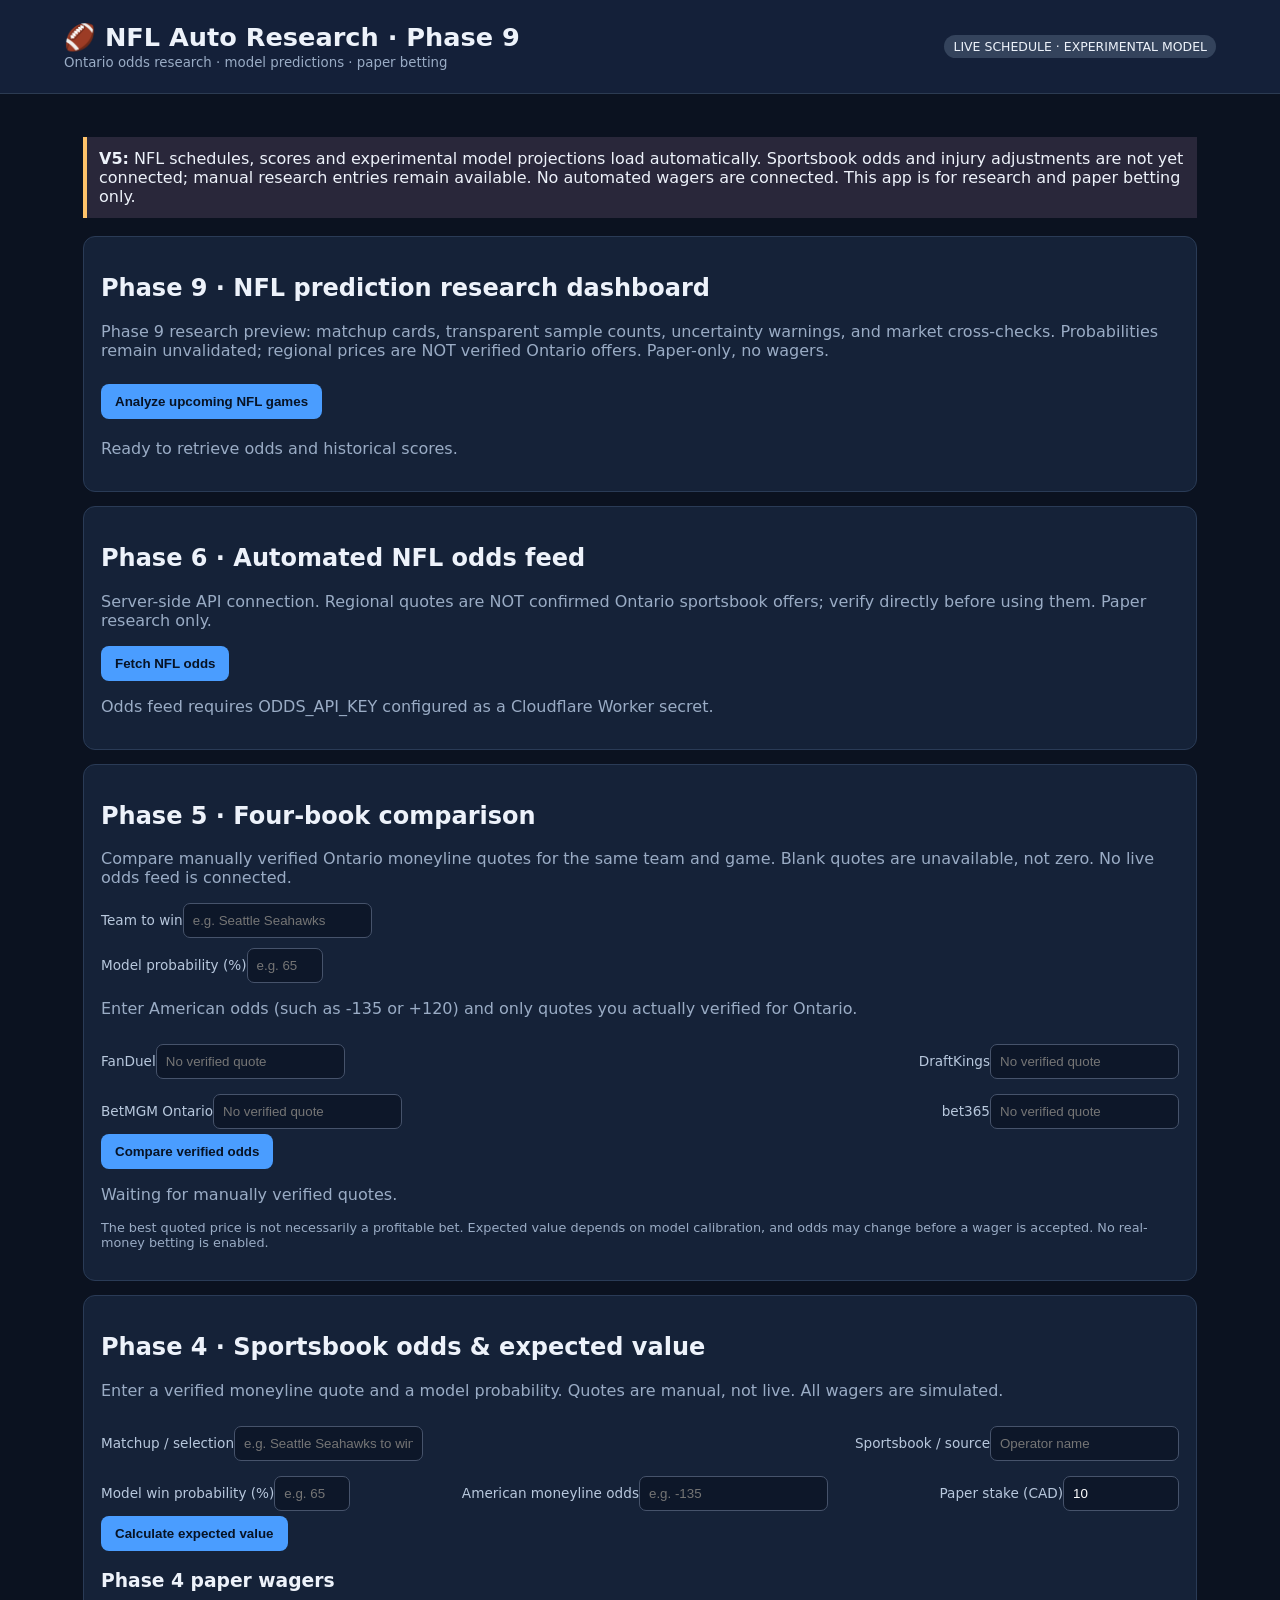
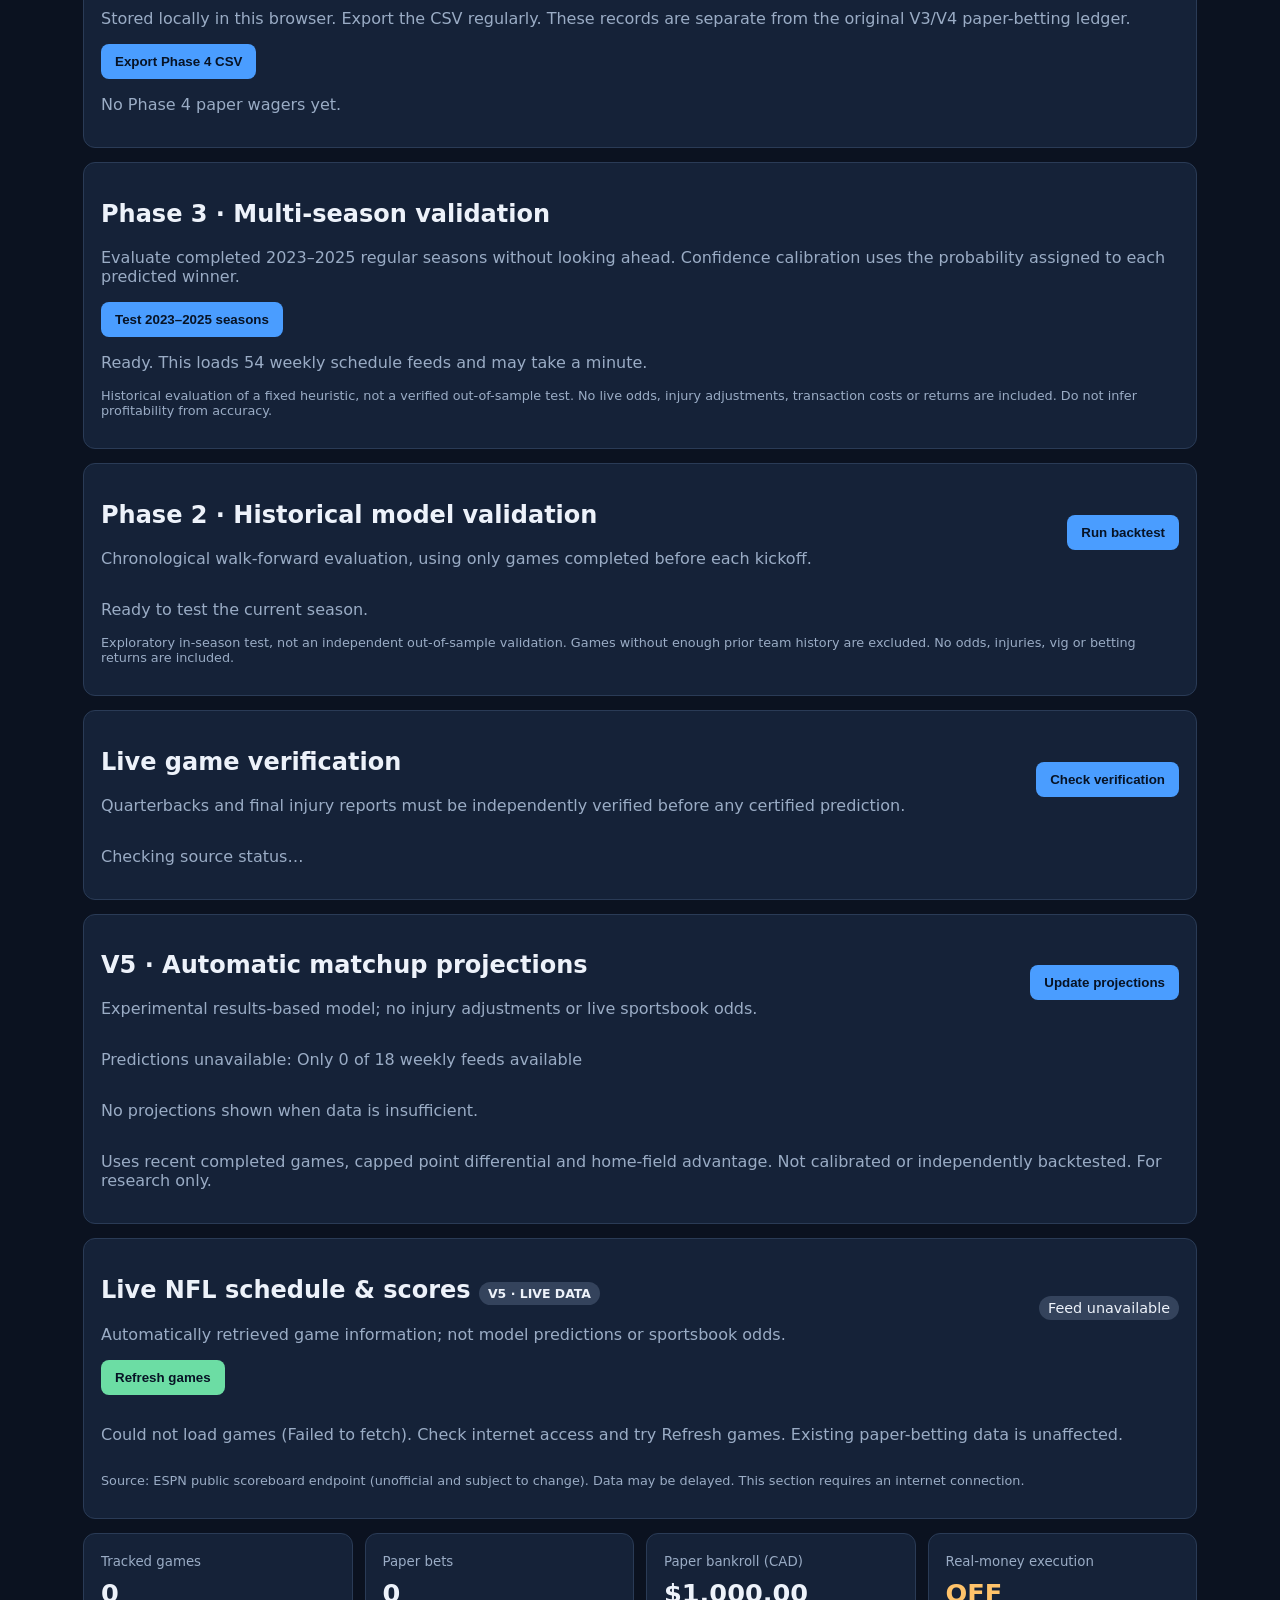
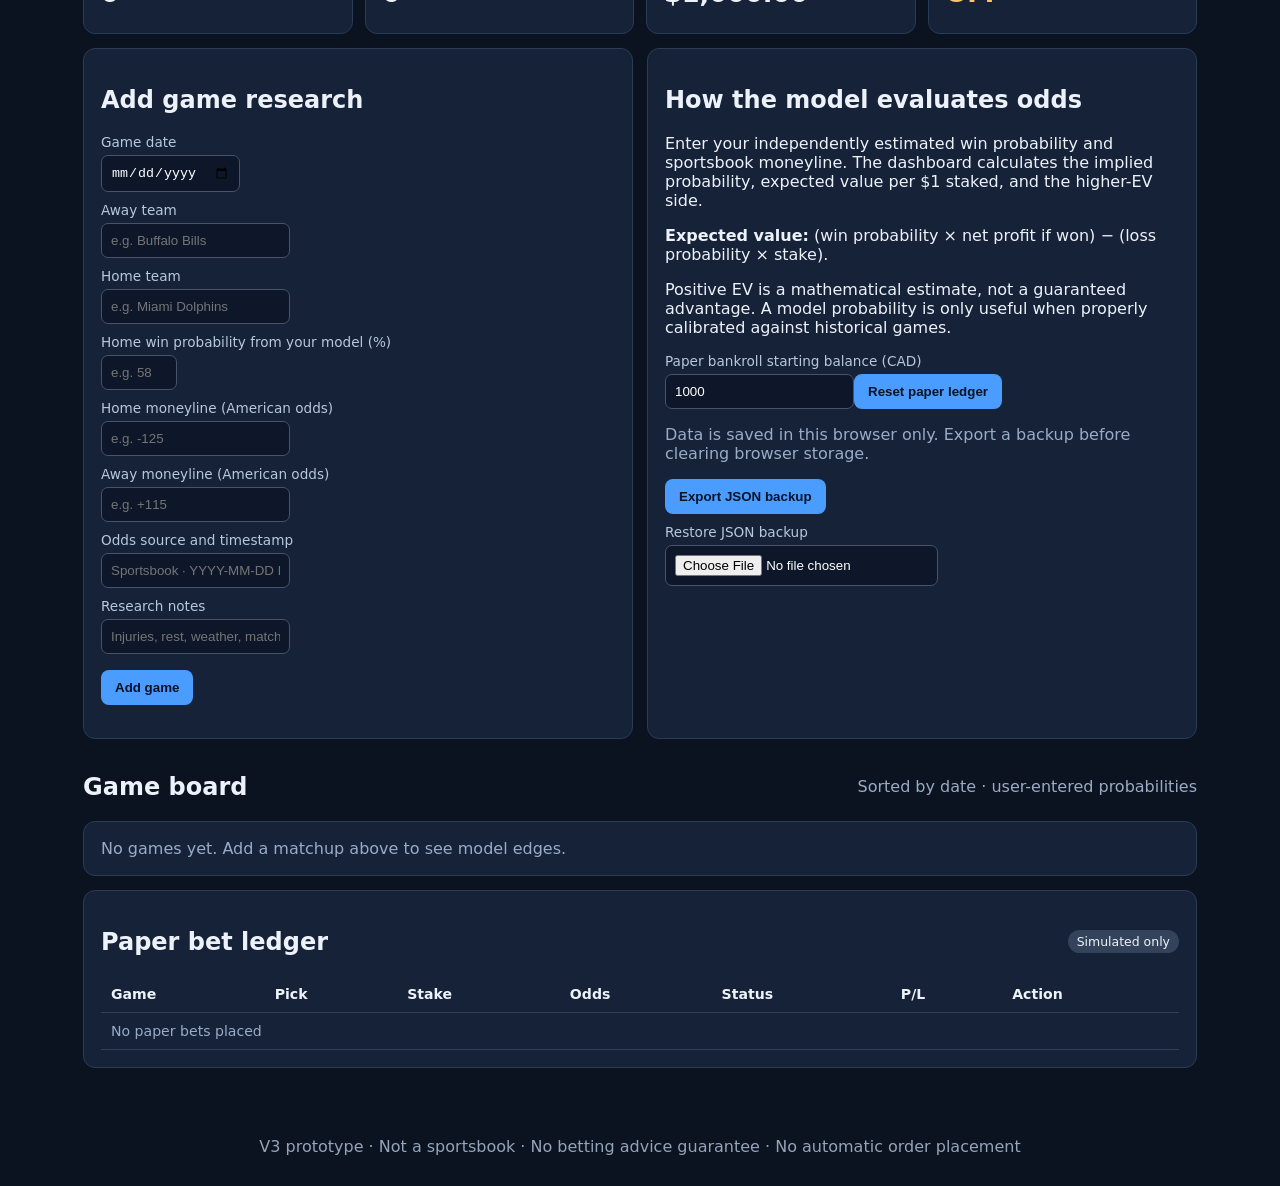
==== commit aec10927: "Show live four-input verification and abstention status in NFL dashboard" ====
--- a/index.html
+++ b/index.html
@@ -1,4 +1,4 @@
-<!doctype html><html lang="en"><head><meta charset="utf-8"><meta name="viewport" content="width=device-width,initial-scale=1,viewport-fit=cover"><meta name="theme-color" content="#142039"><link rel="manifest" href="./manifest.webmanifest"><link rel="icon" href="./icons/icon-192.png"><title>NFL Auto Research · Phase 9 Research Preview</title><style>:root{font-family:system-ui,Arial;background:#0b1220;color:#edf2fa}*{box-sizing:border-box}body{margin:0}header{background:#142039;padding:22px 5%;border-bottom:1px solid #2c3b52}h1{margin:0;font-size:1.6rem}small,.muted{color:#9aacc5}.wrap{max-width:1150px;margin:auto;padding:25px 18px}.stats{display:grid;grid-template-columns:repeat(auto-fit,minmax(180px,1fr));gap:12px}.card{background:#152238;border:1px solid #2a3b56;border-radius:12px;padding:17px;margin-bottom:14px}.value{font-size:1.6rem;font-weight:700;margin:8px 0}.pill{display:inline-block;background:#34435c;padding:4px 9px;border-radius:30px;font-size:.78rem}button{background:#4a9dff;border:0;color:#071325;font-weight:700;padding:10px 14px;border-radius:8px;cursor:pointer}button:disabled{opacity:.4;cursor:not-allowed}input,select{background:#0d1729;border:1px solid #46536b;border-radius:7px;padding:9px;color:white;max-width:100%}label{display:block;margin:10px 0 5px;color:#b8c8dd;font-size:.85rem}.grid{display:grid;grid-template-columns:repeat(auto-fit,minmax(280px,1fr));gap:14px}.row{display:flex;justify-content:space-between;align-items:center;gap:12px;flex-wrap:wrap}.green{color:#6cdda4}.orange{color:#ffc36a}table{width:100%;border-collapse:collapse;font-size:.88rem}td,th{padding:10px;text-align:left;border-bottom:1px solid #30405b}.scroll{overflow:auto}.notice{border-left:4px solid #ffc36a;padding:12px;background:#29273a;margin:18px 0}.bars{height:12px;background:#45536b;border-radius:10px;overflow:hidden}.bars>div{background:#4a9dff;height:100%}footer{color:#94a4b9;padding:30px;text-align:center}@media(max-width:600px){header{padding:17px 16px}.wrap{padding:16px 12px}.stats{grid-template-columns:repeat(2,minmax(0,1fr));gap:8px}.card{padding:14px}.value{font-size:1.35rem}h1{font-size:1.3rem}input,select{font-size:16px}button{min-height:44px}table{min-width:680px}}.install{background:#6cdda4;color:#071325}</style><style>.phase9-note{border:1px solid #4a6488;border-left:4px solid #ffc36a;background:#17263d;padding:14px;border-radius:12px;margin:14px 0}.phase9-note strong{display:block;margin-bottom:5px}.ev-card{box-shadow:0 6px 22px rgba(0,0,0,.14)}.ev-metrics strong{font-variant-numeric:tabular-nums}button:focus-visible{outline:3px solid #ffc36a;outline-offset:3px}@media(max-width:600px){.ev-card .ev-metrics{grid-template-columns:repeat(2,minmax(0,1fr))}.ev-card .ev-top{flex-wrap:wrap}.ev-card{padding:14px}} </style><style>.live-status{font-size:.9rem}.live-games{display:grid;grid-template-columns:repeat(auto-fit,minmax(265px,1fr));gap:12px}.live-game{background:#152238;border:1px solid #30435e;border-radius:12px;padding:16px}.live-game h3{margin:8px 0}.live-game p{margin:6px 0}.live-controls{display:flex;align-items:center;gap:12px;flex-wrap:wrap;margin-bottom:14px}.live-controls button{background:#6cdda4}.source-note{font-size:.8rem;color:#9aacc5}</style><style>.value-results{display:grid;grid-template-columns:repeat(auto-fit,minmax(min(100%,290px),1fr));gap:12px}.value-results>p{grid-column:1/-1}.ev-card{border:1px solid #344967;border-radius:16px;padding:16px;background:#101c30;min-width:0}.ev-card h3{font-size:1.1rem;margin:8px 0;overflow-wrap:anywhere}.ev-card .ev-top{display:flex;justify-content:space-between;align-items:center;gap:10px}.ev-card .ev-meta{color:#a9bad2;font-size:.84rem}.ev-card .ev-metrics{display:grid;grid-template-columns:1fr 1fr;gap:8px;margin:12px 0}.ev-card .ev-metrics div{background:#1c2b44;padding:10px;border-radius:10px}.ev-card .ev-metrics strong{display:block;font-size:1.1rem;margin-top:4px}.ev-card .ev-book{font-size:1.05rem;font-weight:700}.ev-card .ev-caution{color:#ffc36a;font-size:.8rem}.ev-card .ev-badge{font-size:.76rem;background:#263c59;padding:5px 9px;border-radius:12px;white-space:nowrap}#valueRefresh{margin:8px 0 4px}@media(max-width:600px){.ev-card{padding:14px}.value-results{grid-template-columns:1fr}}</style><style>.ev-card{transition:border-color .2s,box-shadow .2s}.ev-highlight{border:2px solid #62d6a3;box-shadow:0 0 0 1px rgba(98,214,163,.18)}.ev-rating{font-size:.91rem;font-weight:750;padding:10px 12px;border-radius:10px;background:#203752;color:#e9f3ff;margin:10px 0}.ev-highlight .ev-rating{background:#173d37;color:#a6f3cd}.value-results{grid-template-columns:repeat(auto-fit,minmax(min(100%,300px),1fr))}@media(max-width:600px){.ev-rating{font-size:.84rem}.ev-card{padding:13px}}</style></head><body><header><div class="row"><div><h1>🏈 NFL Auto Research · Phase 9</h1><small>Ontario odds research · model predictions · paper betting</small></div><div class="row"><span class="pill">LIVE SCHEDULE · EXPERIMENTAL MODEL</span><button id="installBtn" class="install" type="button" hidden>Install app</button></div></div></header><main class="wrap"><div class="notice"><b>V5:</b> NFL schedules, scores and experimental model projections load automatically. Sportsbook odds and injury adjustments are not yet connected; manual research entries remain available. No automated wagers are connected. This app is for research and paper betting only.</div><section class="card" id="phase7"><h2>Phase 9 · NFL prediction research dashboard</h2><p class="muted">Phase 9 research preview: matchup cards, transparent sample counts, uncertainty warnings, and market cross-checks. Probabilities remain unvalidated; regional prices are NOT verified Ontario offers. Paper-only, no wagers.</p><button type="button" id="valueRefresh">Analyze upcoming NFL games</button><p id="valueStatus" class="muted" aria-live="polite">Ready to retrieve odds and historical scores.</p><div id="valueResults" class="value-results"></div></section><section class="card" id="phase6"><h2>Phase 6 · Automated NFL odds feed</h2><p class="muted">Server-side API connection. Regional quotes are NOT confirmed Ontario sportsbook offers; verify directly before using them. Paper research only.</p><button id="oddsRefresh" type="button">Fetch NFL odds</button><p id="oddsStatus" class="muted">Odds feed requires ODDS_API_KEY configured as a Cloudflare Worker secret.</p><div id="oddsList"></div></section><section class="card" id="phase5"><h2>Phase 5 · Four-book comparison</h2><p class="muted">Compare manually verified Ontario moneyline quotes for the same team and game. Blank quotes are unavailable, not zero. No live odds feed is connected.</p><label>Team to win<input id="compareTeam" placeholder="e.g. Seattle Seahawks" maxlength="100"></label><label>Model probability (%)<input id="compareProb" type="number" min="1" max="99" step=".1" placeholder="e.g. 65"></label><p class="muted">Enter American odds (such as -135 or +120) and only quotes you actually verified for Ontario.</p><div class="row"><label>FanDuel<input id="compareFD" type="number" step="1" placeholder="No verified quote"></label><label>DraftKings<input id="compareDK" type="number" step="1" placeholder="No verified quote"></label></div><div class="row"><label>BetMGM Ontario<input id="compareMGM" type="number" step="1" placeholder="No verified quote"></label><label>bet365<input id="compare365" type="number" step="1" placeholder="No verified quote"></label></div><button id="compareRun" type="button">Compare verified odds</button><p class="muted" id="compareStatus">Waiting for manually verified quotes.</p><div id="compareResults"></div><p class="source-note">The best quoted price is not necessarily a profitable bet. Expected value depends on model calibration, and odds may change before a wager is accepted. No real-money betting is enabled.</p></section><section class="card" id="phase4"><h2>Phase 4 · Sportsbook odds & expected value</h2><p class="muted">Enter a verified moneyline quote and a model probability. Quotes are manual, not live. All wagers are simulated.</p><form id="evForm"><div class="row"><label>Matchup / selection<input id="evPick" required placeholder="e.g. Seattle Seahawks to win" maxlength="120"></label><label>Sportsbook / source<input id="evBook" required placeholder="Operator name" maxlength="100"></label></div><div class="row"><label>Model win probability (%)<input id="evProb" type="number" min="1" max="99" step=".1" required placeholder="e.g. 65"></label><label>American moneyline odds<input id="evOdds" type="number" step="1" required placeholder="e.g. -135"></label><label>Paper stake (CAD)<input id="evStake" type="number" min=".01" max="100000" step=".01" value="10" required></label></div><button type="submit">Calculate expected value</button></form><p id="evMessage" class="muted" aria-live="polite"></p><div id="evOutput"></div><h3>Phase 4 paper wagers</h3><p class="muted">Stored locally in this browser. Export the CSV regularly. These records are separate from the original V3/V4 paper-betting ledger.</p><button id="evExport" type="button">Export Phase 4 CSV</button><div id="evLedger"></div></section><section class="card" id="multiPanel"><h2>Phase 3 · Multi-season validation</h2><p class="muted">Evaluate completed 2023–2025 regular seasons without looking ahead. Confidence calibration uses the probability assigned to each predicted winner.</p><button type="button" id="multiRun">Test 2023–2025 seasons</button><p id="multiStatus" class="muted">Ready. This loads 54 weekly schedule feeds and may take a minute.</p><div id="multiResults"></div><p class="source-note">Historical evaluation of a fixed heuristic, not a verified out-of-sample test. No live odds, injury adjustments, transaction costs or returns are included. Do not infer profitability from accuracy.</p></section><section class="card" id="backtestPanel"><div class="row"><div><h2>Phase 2 · Historical model validation</h2><p class="muted">Chronological walk-forward evaluation, using only games completed before each kickoff.</p></div><button type="button" id="runBacktest">Run backtest</button></div><p class="muted" id="btStatus">Ready to test the current season.</p><div id="btResults"></div><p class="source-note">Exploratory in-season test, not an independent out-of-sample validation. Games without enough prior team history are excluded. No odds, injuries, vig or betting returns are included.</p></section><section class="card" id="v5Panel"><div class="row"><div><h2>V5 · Automatic matchup projections</h2><p class="muted">Experimental results-based model; no injury adjustments or live sportsbook odds.</p></div><button id="v5Refresh">Update projections</button></div><p id="v5Status" class="muted">Preparing…</p><div id="v5Games" class="live-games"></div><p class="muted">Uses recent completed games, capped point differential and home-field advantage. Not calibrated or independently backtested. For research only.</p></section><section class="card" id="liveSection"><div class="row"><div><h2>Live NFL schedule & scores <span class="pill">V5 · LIVE DATA</span></h2><p class="muted">Automatically retrieved game information; not model predictions or sportsbook odds.</p></div><span id="liveStatus" class="pill live-status" aria-live="polite">Loading…</span></div><div class="live-controls"><button id="refreshLive" type="button">Refresh games</button><span id="liveUpdated" class="source-note"></span></div><div id="liveGames" class="live-games"><p class="muted">Fetching NFL games…</p></div><p class="source-note">Source: ESPN public scoreboard endpoint (unofficial and subject to change). Data may be delayed. This section requires an internet connection.</p></section><section class="stats"><div class="card"><small>Tracked games</small><div class="value" id="gamesCount">0</div></div><div class="card"><small>Paper bets</small><div class="value" id="betCount">0</div></div><div class="card"><small>Paper bankroll (CAD)</small><div class="value" id="bankroll">$1,000.00</div></div><div class="card"><small>Real-money execution</small><div class="value orange">OFF</div></div></section><div class="grid"><section class="card"><h2>Add game research</h2><form id="gameForm"><label>Game date</label><input type="date" name="date" required><label>Away team</label><input name="away" placeholder="e.g. Buffalo Bills" required><label>Home team</label><input name="home" placeholder="e.g. Miami Dolphins" required><label>Home win probability from your model (%)</label><input name="prob" type="number" min="1" max="99" step="0.1" placeholder="e.g. 58" required><label>Home moneyline (American odds)</label><input name="homeOdds" type="number" step="1" placeholder="e.g. -125" required><label>Away moneyline (American odds)</label><input name="awayOdds" type="number" step="1" placeholder="e.g. +115" required><label>Odds source and timestamp</label><input name="source" placeholder="Sportsbook · YYYY-MM-DD HH:MM" required><label>Research notes</label><input name="notes" placeholder="Injuries, rest, weather, matchup..."><p><button>Add game</button></p></form></section><section class="card"><h2>How the model evaluates odds</h2><p>Enter your independently estimated win probability and sportsbook moneyline. The dashboard calculates the implied probability, expected value per $1 staked, and the higher-EV side.</p><p><b>Expected value:</b> (win probability × net profit if won) − (loss probability × stake).</p><p>Positive EV is a mathematical estimate, not a guaranteed advantage. A model probability is only useful when properly calibrated against historical games.</p><label>Paper bankroll starting balance (CAD)</label><input id="startBank" type="number" min="1" step="1" value="1000"><button id="resetBank" type="button">Reset paper ledger</button><p class="muted">Data is saved in this browser only. Export a backup before clearing browser storage.</p><button id="exportBtn" type="button">Export JSON backup</button><label for="importBackup">Restore JSON backup</label><input id="importBackup" type="file" accept="application/json,.json"></section></div><section><div class="row"><h2>Game board</h2><span class="muted">Sorted by date · user-entered probabilities</span></div><div id="games" class="grid"></div></section><section class="card"><div class="row"><h2>Paper bet ledger</h2><span class="pill">Simulated only</span></div><div class="scroll"><table><thead><tr><th>Game</th><th>Pick</th><th>Stake</th><th>Odds</th><th>Status</th><th>P/L</th><th>Action</th></tr></thead><tbody id="bets"></tbody></table></div></section></main><footer>V3 prototype · Not a sportsbook · No betting advice guarantee · No automatic order placement</footer><script>
+<!doctype html><html lang="en"><head><meta charset="utf-8"><meta name="viewport" content="width=device-width,initial-scale=1,viewport-fit=cover"><meta name="theme-color" content="#142039"><link rel="manifest" href="./manifest.webmanifest"><link rel="icon" href="./icons/icon-192.png"><title>NFL Auto Research · Phase 9 Research Preview</title><style>:root{font-family:system-ui,Arial;background:#0b1220;color:#edf2fa}*{box-sizing:border-box}body{margin:0}header{background:#142039;padding:22px 5%;border-bottom:1px solid #2c3b52}h1{margin:0;font-size:1.6rem}small,.muted{color:#9aacc5}.wrap{max-width:1150px;margin:auto;padding:25px 18px}.stats{display:grid;grid-template-columns:repeat(auto-fit,minmax(180px,1fr));gap:12px}.card{background:#152238;border:1px solid #2a3b56;border-radius:12px;padding:17px;margin-bottom:14px}.value{font-size:1.6rem;font-weight:700;margin:8px 0}.pill{display:inline-block;background:#34435c;padding:4px 9px;border-radius:30px;font-size:.78rem}button{background:#4a9dff;border:0;color:#071325;font-weight:700;padding:10px 14px;border-radius:8px;cursor:pointer}button:disabled{opacity:.4;cursor:not-allowed}input,select{background:#0d1729;border:1px solid #46536b;border-radius:7px;padding:9px;color:white;max-width:100%}label{display:block;margin:10px 0 5px;color:#b8c8dd;font-size:.85rem}.grid{display:grid;grid-template-columns:repeat(auto-fit,minmax(280px,1fr));gap:14px}.row{display:flex;justify-content:space-between;align-items:center;gap:12px;flex-wrap:wrap}.green{color:#6cdda4}.orange{color:#ffc36a}table{width:100%;border-collapse:collapse;font-size:.88rem}td,th{padding:10px;text-align:left;border-bottom:1px solid #30405b}.scroll{overflow:auto}.notice{border-left:4px solid #ffc36a;padding:12px;background:#29273a;margin:18px 0}.bars{height:12px;background:#45536b;border-radius:10px;overflow:hidden}.bars>div{background:#4a9dff;height:100%}footer{color:#94a4b9;padding:30px;text-align:center}@media(max-width:600px){header{padding:17px 16px}.wrap{padding:16px 12px}.stats{grid-template-columns:repeat(2,minmax(0,1fr));gap:8px}.card{padding:14px}.value{font-size:1.35rem}h1{font-size:1.3rem}input,select{font-size:16px}button{min-height:44px}table{min-width:680px}}.install{background:#6cdda4;color:#071325}</style><style>.phase9-note{border:1px solid #4a6488;border-left:4px solid #ffc36a;background:#17263d;padding:14px;border-radius:12px;margin:14px 0}.phase9-note strong{display:block;margin-bottom:5px}.ev-card{box-shadow:0 6px 22px rgba(0,0,0,.14)}.ev-metrics strong{font-variant-numeric:tabular-nums}button:focus-visible{outline:3px solid #ffc36a;outline-offset:3px}@media(max-width:600px){.ev-card .ev-metrics{grid-template-columns:repeat(2,minmax(0,1fr))}.ev-card .ev-top{flex-wrap:wrap}.ev-card{padding:14px}} </style><style>.live-status{font-size:.9rem}.live-games{display:grid;grid-template-columns:repeat(auto-fit,minmax(265px,1fr));gap:12px}.live-game{background:#152238;border:1px solid #30435e;border-radius:12px;padding:16px}.live-game h3{margin:8px 0}.live-game p{margin:6px 0}.live-controls{display:flex;align-items:center;gap:12px;flex-wrap:wrap;margin-bottom:14px}.live-controls button{background:#6cdda4}.source-note{font-size:.8rem;color:#9aacc5}</style><style>.value-results{display:grid;grid-template-columns:repeat(auto-fit,minmax(min(100%,290px),1fr));gap:12px}.value-results>p{grid-column:1/-1}.ev-card{border:1px solid #344967;border-radius:16px;padding:16px;background:#101c30;min-width:0}.ev-card h3{font-size:1.1rem;margin:8px 0;overflow-wrap:anywhere}.ev-card .ev-top{display:flex;justify-content:space-between;align-items:center;gap:10px}.ev-card .ev-meta{color:#a9bad2;font-size:.84rem}.ev-card .ev-metrics{display:grid;grid-template-columns:1fr 1fr;gap:8px;margin:12px 0}.ev-card .ev-metrics div{background:#1c2b44;padding:10px;border-radius:10px}.ev-card .ev-metrics strong{display:block;font-size:1.1rem;margin-top:4px}.ev-card .ev-book{font-size:1.05rem;font-weight:700}.ev-card .ev-caution{color:#ffc36a;font-size:.8rem}.ev-card .ev-badge{font-size:.76rem;background:#263c59;padding:5px 9px;border-radius:12px;white-space:nowrap}#valueRefresh{margin:8px 0 4px}@media(max-width:600px){.ev-card{padding:14px}.value-results{grid-template-columns:1fr}}</style><style>.ev-card{transition:border-color .2s,box-shadow .2s}.ev-highlight{border:2px solid #62d6a3;box-shadow:0 0 0 1px rgba(98,214,163,.18)}.ev-rating{font-size:.91rem;font-weight:750;padding:10px 12px;border-radius:10px;background:#203752;color:#e9f3ff;margin:10px 0}.ev-highlight .ev-rating{background:#173d37;color:#a6f3cd}.value-results{grid-template-columns:repeat(auto-fit,minmax(min(100%,300px),1fr))}@media(max-width:600px){.ev-rating{font-size:.84rem}.ev-card{padding:13px}}</style><style>.ev-model-verified{border:2px solid #66b6ff}.ev-model-verified .ev-rating{background:#153454;color:#d6ecff}</style></head><body><header><div class="row"><div><h1>🏈 NFL Auto Research · Phase 9</h1><small>Ontario odds research · model predictions · paper betting</small></div><div class="row"><span class="pill">LIVE SCHEDULE · EXPERIMENTAL MODEL</span><button id="installBtn" class="install" type="button" hidden>Install app</button></div></div></header><main class="wrap"><div class="notice"><b>V5:</b> NFL schedules, scores and experimental model projections load automatically. Sportsbook odds and injury adjustments are not yet connected; manual research entries remain available. No automated wagers are connected. This app is for research and paper betting only.</div><section class="card" id="phase7"><h2>Phase 9 · NFL prediction research dashboard</h2><p class="muted">Phase 9 research preview: matchup cards, transparent sample counts, uncertainty warnings, and market cross-checks. Probabilities remain unvalidated; regional prices are NOT verified Ontario offers. Paper-only, no wagers.</p><button type="button" id="valueRefresh">Analyze upcoming NFL games</button><p id="valueStatus" class="muted" aria-live="polite">Ready to retrieve odds and historical scores.</p><div id="valueResults" class="value-results"></div></section><section class="card" id="phase6"><h2>Phase 6 · Automated NFL odds feed</h2><p class="muted">Server-side API connection. Regional quotes are NOT confirmed Ontario sportsbook offers; verify directly before using them. Paper research only.</p><button id="oddsRefresh" type="button">Fetch NFL odds</button><p id="oddsStatus" class="muted">Odds feed requires ODDS_API_KEY configured as a Cloudflare Worker secret.</p><div id="oddsList"></div></section><section class="card" id="phase5"><h2>Phase 5 · Four-book comparison</h2><p class="muted">Compare manually verified Ontario moneyline quotes for the same team and game. Blank quotes are unavailable, not zero. No live odds feed is connected.</p><label>Team to win<input id="compareTeam" placeholder="e.g. Seattle Seahawks" maxlength="100"></label><label>Model probability (%)<input id="compareProb" type="number" min="1" max="99" step=".1" placeholder="e.g. 65"></label><p class="muted">Enter American odds (such as -135 or +120) and only quotes you actually verified for Ontario.</p><div class="row"><label>FanDuel<input id="compareFD" type="number" step="1" placeholder="No verified quote"></label><label>DraftKings<input id="compareDK" type="number" step="1" placeholder="No verified quote"></label></div><div class="row"><label>BetMGM Ontario<input id="compareMGM" type="number" step="1" placeholder="No verified quote"></label><label>bet365<input id="compare365" type="number" step="1" placeholder="No verified quote"></label></div><button id="compareRun" type="button">Compare verified odds</button><p class="muted" id="compareStatus">Waiting for manually verified quotes.</p><div id="compareResults"></div><p class="source-note">The best quoted price is not necessarily a profitable bet. Expected value depends on model calibration, and odds may change before a wager is accepted. No real-money betting is enabled.</p></section><section class="card" id="phase4"><h2>Phase 4 · Sportsbook odds & expected value</h2><p class="muted">Enter a verified moneyline quote and a model probability. Quotes are manual, not live. All wagers are simulated.</p><form id="evForm"><div class="row"><label>Matchup / selection<input id="evPick" required placeholder="e.g. Seattle Seahawks to win" maxlength="120"></label><label>Sportsbook / source<input id="evBook" required placeholder="Operator name" maxlength="100"></label></div><div class="row"><label>Model win probability (%)<input id="evProb" type="number" min="1" max="99" step=".1" required placeholder="e.g. 65"></label><label>American moneyline odds<input id="evOdds" type="number" step="1" required placeholder="e.g. -135"></label><label>Paper stake (CAD)<input id="evStake" type="number" min=".01" max="100000" step=".01" value="10" required></label></div><button type="submit">Calculate expected value</button></form><p id="evMessage" class="muted" aria-live="polite"></p><div id="evOutput"></div><h3>Phase 4 paper wagers</h3><p class="muted">Stored locally in this browser. Export the CSV regularly. These records are separate from the original V3/V4 paper-betting ledger.</p><button id="evExport" type="button">Export Phase 4 CSV</button><div id="evLedger"></div></section><section class="card" id="multiPanel"><h2>Phase 3 · Multi-season validation</h2><p class="muted">Evaluate completed 2023–2025 regular seasons without looking ahead. Confidence calibration uses the probability assigned to each predicted winner.</p><button type="button" id="multiRun">Test 2023–2025 seasons</button><p id="multiStatus" class="muted">Ready. This loads 54 weekly schedule feeds and may take a minute.</p><div id="multiResults"></div><p class="source-note">Historical evaluation of a fixed heuristic, not a verified out-of-sample test. No live odds, injury adjustments, transaction costs or returns are included. Do not infer profitability from accuracy.</p></section><section class="card" id="backtestPanel"><div class="row"><div><h2>Phase 2 · Historical model validation</h2><p class="muted">Chronological walk-forward evaluation, using only games completed before each kickoff.</p></div><button type="button" id="runBacktest">Run backtest</button></div><p class="muted" id="btStatus">Ready to test the current season.</p><div id="btResults"></div><p class="source-note">Exploratory in-season test, not an independent out-of-sample validation. Games without enough prior team history are excluded. No odds, injuries, vig or betting returns are included.</p></section><section class="card" id="verificationPanel"><div class="row"><div><h2>Live game verification</h2><p class="muted">Quarterbacks and final injury reports must be independently verified before any certified prediction.</p></div><button type="button" id="verificationRefresh">Check verification</button></div><p id="verificationStatus" class="muted" aria-live="polite">Checking source status…</p><div id="verificationGames" class="live-games"></div></section><section class="card" id="v5Panel"><div class="row"><div><h2>V5 · Automatic matchup projections</h2><p class="muted">Experimental results-based model; no injury adjustments or live sportsbook odds.</p></div><button id="v5Refresh">Update projections</button></div><p id="v5Status" class="muted">Preparing…</p><div id="v5Games" class="live-games"></div><p class="muted">Uses recent completed games, capped point differential and home-field advantage. Not calibrated or independently backtested. For research only.</p></section><section class="card" id="liveSection"><div class="row"><div><h2>Live NFL schedule & scores <span class="pill">V5 · LIVE DATA</span></h2><p class="muted">Automatically retrieved game information; not model predictions or sportsbook odds.</p></div><span id="liveStatus" class="pill live-status" aria-live="polite">Loading…</span></div><div class="live-controls"><button id="refreshLive" type="button">Refresh games</button><span id="liveUpdated" class="source-note"></span></div><div id="liveGames" class="live-games"><p class="muted">Fetching NFL games…</p></div><p class="source-note">Source: ESPN public scoreboard endpoint (unofficial and subject to change). Data may be delayed. This section requires an internet connection.</p></section><section class="stats"><div class="card"><small>Tracked games</small><div class="value" id="gamesCount">0</div></div><div class="card"><small>Paper bets</small><div class="value" id="betCount">0</div></div><div class="card"><small>Paper bankroll (CAD)</small><div class="value" id="bankroll">$1,000.00</div></div><div class="card"><small>Real-money execution</small><div class="value orange">OFF</div></div></section><div class="grid"><section class="card"><h2>Add game research</h2><form id="gameForm"><label>Game date</label><input type="date" name="date" required><label>Away team</label><input name="away" placeholder="e.g. Buffalo Bills" required><label>Home team</label><input name="home" placeholder="e.g. Miami Dolphins" required><label>Home win probability from your model (%)</label><input name="prob" type="number" min="1" max="99" step="0.1" placeholder="e.g. 58" required><label>Home moneyline (American odds)</label><input name="homeOdds" type="number" step="1" placeholder="e.g. -125" required><label>Away moneyline (American odds)</label><input name="awayOdds" type="number" step="1" placeholder="e.g. +115" required><label>Odds source and timestamp</label><input name="source" placeholder="Sportsbook · YYYY-MM-DD HH:MM" required><label>Research notes</label><input name="notes" placeholder="Injuries, rest, weather, matchup..."><p><button>Add game</button></p></form></section><section class="card"><h2>How the model evaluates odds</h2><p>Enter your independently estimated win probability and sportsbook moneyline. The dashboard calculates the implied probability, expected value per $1 staked, and the higher-EV side.</p><p><b>Expected value:</b> (win probability × net profit if won) − (loss probability × stake).</p><p>Positive EV is a mathematical estimate, not a guaranteed advantage. A model probability is only useful when properly calibrated against historical games.</p><label>Paper bankroll starting balance (CAD)</label><input id="startBank" type="number" min="1" step="1" value="1000"><button id="resetBank" type="button">Reset paper ledger</button><p class="muted">Data is saved in this browser only. Export a backup before clearing browser storage.</p><button id="exportBtn" type="button">Export JSON backup</button><label for="importBackup">Restore JSON backup</label><input id="importBackup" type="file" accept="application/json,.json"></section></div><section><div class="row"><h2>Game board</h2><span class="muted">Sorted by date · user-entered probabilities</span></div><div id="games" class="grid"></div></section><section class="card"><div class="row"><h2>Paper bet ledger</h2><span class="pill">Simulated only</span></div><div class="scroll"><table><thead><tr><th>Game</th><th>Pick</th><th>Stake</th><th>Odds</th><th>Status</th><th>P/L</th><th>Action</th></tr></thead><tbody id="bets"></tbody></table></div></section></main><footer>V3 prototype · Not a sportsbook · No betting advice guarantee · No automatic order placement</footer><script>
 const KEY='nfl_v3_demo_1';let state;try{state=JSON.parse(localStorage.getItem(KEY))}catch(e){}state=state||{games:[],bets:[],startingBankroll:1000};const $=id=>document.getElementById(id),save=()=>{localStorage.setItem(KEY,JSON.stringify(state));render()},escapeHtml=s=>String(s).replace(/[&<>"']/g,c=>({'&':'&amp;','<':'&lt;','>':'&gt;','"':'&quot;',"'":'&#39;'}[c])),decimal=o=>o>0?1+o/100:1+100/Math.abs(o),implied=o=>1/decimal(o),ev=(p,o)=>p*(decimal(o)-1)-(1-p),money=n=>new Intl.NumberFormat('en-CA',{style:'currency',currency:'CAD'}).format(n);function render(){let pnl=state.bets.reduce((s,b)=>s+(b.status==='won'?b.stake*(decimal(b.odds)-1):b.status==='lost'?-b.stake:b.status==='pending'?-b.stake:0),0);$('gamesCount').textContent=state.games.length;$('betCount').textContent=state.bets.length;$('bankroll').textContent=money(state.startingBankroll+pnl);$('startBank').value=state.startingBankroll;$('games').innerHTML=state.games.length?'':'<div class="card muted">No games yet. Add a matchup above to see model edges.</div>';for(const g of [...state.games].sort((a,b)=>a.date.localeCompare(b.date))){let h=ev(g.prob,g.homeOdds),a=ev(1-g.prob,g.awayOdds),pick=h>=a?'home':'away',edge=Math.max(h,a),node=document.createElement('div');node.className='card';node.innerHTML=`<div class="row"><small>${escapeHtml(g.date)}</small><span class="pill">${edge>0?'POSITIVE MODEL EV':'NO POSITIVE EV'}</span></div><h3>${escapeHtml(g.away)} @ ${escapeHtml(g.home)}</h3><div class="row"><span>Home win probability</span><b>${(g.prob*100).toFixed(1)}%</b></div><div class="bars"><div style="width:${g.prob*100}%"></div></div><p class="muted">Home ${g.homeOdds>0?'+':''}${g.homeOdds} · implied ${(implied(g.homeOdds)*100).toFixed(1)}%<br>Away ${g.awayOdds>0?'+':''}${g.awayOdds} · implied ${(implied(g.awayOdds)*100).toFixed(1)}%</p><p><b>Higher EV side:</b> ${escapeHtml(pick==='home'?g.home:g.away)} <span class="${edge>0?'green':'orange'}">${(edge*100).toFixed(1)}% EV per $1</span></p><small>${escapeHtml(g.source)}</small><p class="muted">${escapeHtml(g.notes||'No research notes entered')}</p><div class="row"><input aria-label="Paper stake CAD" type="number" min="1" step="1" value="10" style="width:100px"><button ${edge<=0?'disabled title="No positive model EV"':''}>Paper bet</button><button class="remove" style="background:#34435c;color:white">Remove</button></div>`;node.querySelector('button:not(.remove)').onclick=()=>{let stake=Number(node.querySelector('input').value);if(!Number.isFinite(stake)||stake<=0)return alert('Enter a valid stake');let available=state.startingBankroll+state.bets.reduce((s,b)=>s+(b.status==='won'?b.stake*(decimal(b.odds)-1):b.status==='lost'?-b.stake:b.status==='pending'?-b.stake:0),0);if(stake>available)return alert('Insufficient paper bankroll');state.bets.push({id:crypto.randomUUID(),game:`${g.away} @ ${g.home}`,pick:pick==='home'?g.home:g.away,stake,odds:pick==='home'?g.homeOdds:g.awayOdds,status:'pending'});save()};node.querySelector('.remove').onclick=()=>{if(confirm('Remove game? Existing paper bets remain.')){state.games=state.games.filter(x=>x.id!==g.id);save()}};$('games').appendChild(node)}$('bets').innerHTML=state.bets.length?'':'<tr><td colspan="7" class="muted">No paper bets placed</td></tr>';for(const b of [...state.bets].reverse()){let tr=document.createElement('tr');let pl=b.status==='won'?b.stake*(decimal(b.odds)-1):b.status==='lost'?-b.stake:0;tr.innerHTML=`<td>${escapeHtml(b.game)}</td><td>${escapeHtml(b.pick)}</td><td>${money(b.stake)}</td><td>${b.odds>0?'+':''}${b.odds}</td><td>${b.status}</td><td>${b.status==='pending'?'—':money(pl)}</td><td>${b.status==='pending'?`<button data-status="won">Won</button> <button data-status="lost">Lost</button> <button data-status="void">Void</button>`:'—'}</td>`;tr.querySelectorAll('button').forEach(btn=>btn.onclick=()=>{b.status=btn.dataset.status;save()});$('bets').appendChild(tr)}}$('gameForm').onsubmit=e=>{e.preventDefault();let f=new FormData(e.target),homeOdds=Number(f.get('homeOdds')),awayOdds=Number(f.get('awayOdds'));if(!homeOdds||!awayOdds||Math.abs(homeOdds)<100||Math.abs(awayOdds)<100)return alert('Enter valid American odds (e.g. -125 or +115)');state.games.push({id:crypto.randomUUID(),date:f.get('date'),home:f.get('home').trim(),away:f.get('away').trim(),prob:Number(f.get('prob'))/100,homeOdds,awayOdds,source:f.get('source'),notes:f.get('notes')});e.target.reset();save()};$('resetBank').onclick=()=>{let n=Number($('startBank').value);if(n>0&&confirm('Clear all paper bets and reset bankroll?')){state.startingBankroll=n;state.bets=[];save()}};$('exportBtn').onclick=()=>{let blob=new Blob([JSON.stringify(state,null,2)],{type:'application/json'}),url=URL.createObjectURL(blob),a=document.createElement('a');a.href=url;a.download='nfl-v3-paper-ledger.json';a.click();URL.revokeObjectURL(url)};render();
 let installPrompt;const installBtn=$('installBtn');window.addEventListener('beforeinstallprompt',e=>{e.preventDefault();installPrompt=e;installBtn.hidden=false});installBtn.onclick=async()=>{if(!installPrompt)return;installPrompt.prompt();await installPrompt.userChoice;installPrompt=null;installBtn.hidden=true};window.addEventListener('appinstalled',()=>installBtn.hidden=true);if('serviceWorker' in navigator&&location.protocol!=='file:')window.addEventListener('load',()=>navigator.serviceWorker.register('./sw.js').catch(()=>{}));$('importBackup').onchange=async e=>{const f=e.target.files?.[0];if(!f)return;try{const d=JSON.parse(await f.text());if(!Array.isArray(d.games)||!Array.isArray(d.bets)||!Number.isFinite(d.startingBankroll)||d.startingBankroll<=0)throw Error('Invalid backup');if(confirm('Replace all current games and paper bets?')){state={games:d.games,bets:d.bets,startingBankroll:d.startingBankroll};save();alert('Backup restored')}}catch(err){alert('Restore failed: '+err.message)}e.target.value=''};</script><script>
 // V4 Phase 1: read-only live scoreboard, independent from the existing V3 paper ledger.
@@ -68,40 +68,53 @@
 function gameFromEvent(e){const c=e.competitions?.[0],a=c?.competitors?.find(x=>x.homeAway==='away'),h=c?.competitors?.find(x=>x.homeAway==='home');if(!a||!h)return null;return {date:e.date,done:e.status?.type?.completed===true,a:a.team?.id,h:h.team?.id,an:a.team?.displayName,hn:h.team?.displayName,as:Number(a.score),hs:Number(h.score)}}
 btn.addEventListener('click',async()=>{btn.disabled=true;root.replaceChildren();status.textContent='Loading odds and 18 weekly score feeds for experimental projections…';
 try{
-const [odds,weekly]=await Promise.all([json('/.netlify/functions/odds'),Promise.allSettled(Array.from({length:18},(_,i)=>json(base+'?season='+season+'&seasontype=2&week='+(i+1)+'&limit=50')))]);
+const [odds,verifiedFeed,weekly]=await Promise.all([json('/api/odds'),json('/api/predictions').catch(()=>({predictions:[]})),Promise.allSettled(Array.from({length:18},(_,i)=>json(base+'?season='+season+'&seasontype=2&week='+(i+1)+'&limit=50')))]);
 const feeds=weekly.filter(x=>x.status==='fulfilled'&&Array.isArray(x.value.events));if(feeds.length!==18)throw Error('Only '+feeds.length+'/18 weekly feeds loaded. Analysis withheld to avoid incomplete history.');
 const hist=feeds.flatMap(x=>x.value.events.map(gameFromEvent).filter(g=>g&&g.done&&Number.isFinite(g.hs)&&Number.isFinite(g.as)));
 const unique=[...new Map(hist.map(g=>[g.date+'|'+g.a+'|'+g.h,g])).values()];
-const results=[],skipped=[];const marketIndex=new Map();
+const results=[],skipped=[];const verified=new Map((verifiedFeed.predictions||[]).filter(p=>p.status==='verified').map(p=>[norm(p.away_team)+'|'+norm(p.home_team)+'|'+Date.parse(p.kickoff_utc),p]));
 for(const g of odds.games||[]){if(Date.parse(g.commence_time)<=Date.now())continue;
 const candidate=feeds.flatMap(x=>x.value.events.map(gameFromEvent).filter(Boolean)).find(e=>Math.abs(Date.parse(e.date)-Date.parse(g.commence_time))<36*3600000&&norm(e.an)===norm(g.away_team)&&norm(e.hn)===norm(g.home_team));
 if(!candidate){skipped.push(g.home_team+': unmatched schedule');continue}
 const date=Date.parse(g.commence_time),a=strength(candidate.a,unique,date),h=strength(candidate.h,unique,date);
 if(Math.min(a.n,h.n)<3){skipped.push(g.home_team+': insufficient prior games');continue}
 const margin=2+.72*(h.v-a.v),rawHp=Math.max(.15,Math.min(.85,1/(1+Math.exp(-margin/10.5))));
-const hp=.5+.75*(rawHp-.5); // heuristic shrinkage; NOT empirically calibrated
+const live=[...verified.values()].find(p=>norm(p.away_team)===norm(g.away_team)&&norm(p.home_team)===norm(g.home_team)&&Math.abs(Date.parse(p.kickoff_utc)-date)<3600000);const hp=live?live.home_win_probability:.5+.75*(rawHp-.5); // verified Phase 10 prediction overrides heuristic; otherwise research-only
 for(const [team,p] of [[g.home_team,hp],[g.away_team,1-hp]])for(const b of g.bookmakers||[])for(const o of b.outcomes||[]){
 if(norm(o.name)!==norm(team)||!Number.isFinite(o.price)||Math.abs(o.price)<100)continue;if(!b.last_update||!Number.isFinite(Date.parse(b.last_update))||Date.now()-Date.parse(b.last_update)>30*60*1000||Date.parse(b.last_update)>Date.now()+5*60*1000)continue;
 const imp=implied(o.price),roi=p*decimal(o.price)-1;
-results.push({game:g.away_team+' @ '+g.home_team,kickoff:g.commence_time,team,book:b.title,price:o.price,updated:b.last_update,p,imp,roi,edge:p-imp,samples:a.n+' / '+h.n});
+results.push({game:g.away_team+' @ '+g.home_team,kickoff:g.commence_time,team,book:b.title,price:o.price,updated:b.last_update,p,imp,roi,edge:p-imp,samples:a.n+' / '+h.n,verified:!!live,model:live?'Phase 10':'Experimental heuristic'});
 }}
 results.sort((a,b)=>Date.parse(a.kickoff)-Date.parse(b.kickoff)||b.roi-a.roi);
 status.textContent='Analysis complete · '+new Date(odds.retrieved_at).toLocaleString('en-CA')+' · '+results.length+' matched quotes · '+skipped.length+' matchups skipped · regional odds NOT verified for Ontario';
 const positive=results.filter(x=>x.roi>0);
 const best=new Map();for(const x of positive){const key=x.game+'|'+x.team;const prior=best.get(key);if(!prior||x.roi>prior.roi)best.set(key,x)}
-const display=[...best.values()].sort((a,b)=>b.p-a.p||b.roi-a.roi).slice(0,16);
-const note=document.createElement('div');note.className='phase9-note';note.textContent='PRELIMINARY RESEARCH ONLY · Quotes older than 30 minutes or without valid timestamps are excluded. Ranked by estimated win probability, not expected betting profit. The 1–10 score is the experimental win percentage rounded to tenths, NOT a verified confidence rating. Highlighting is for research, not a best-bet recommendation. All displayed game selections are ABSTAIN until both teams have independently verified starting quarterbacks and complete final injury reports. '+positive.length+' hypothetical positive-EV quotes across '+display.length+' displayed selections (best quote per team). Minimum five prior games per team. Probabilities shrunk 25% toward 50%; this is a heuristic, NOT validated calibration. Positive EV is not proof of a profitable opportunity.';root.append(note);
+const display=[...best.values()].sort((a,b)=>Number(b.verified)-Number(a.verified)||b.p-a.p||b.roi-a.roi).slice(0,16);
+const note=document.createElement('div');note.className='phase9-note';note.textContent='PRELIMINARY RESEARCH ONLY · Quotes older than 30 minutes or without valid timestamps are excluded. Ranked by estimated win probability, not expected betting profit. The 1–10 score is the experimental win percentage rounded to tenths, NOT a verified confidence rating. Highlighting is for research, not a best-bet recommendation. Unverified matchups are ABSTAIN until both teams have independently verified starting quarterbacks and complete final injury reports. Phase 10 predictions override the heuristic only when verified live records exist. '+positive.length+' hypothetical positive-EV quotes across '+display.length+' displayed selections (best quote per team). Minimum five prior games per team. Probabilities shrunk 25% toward 50%; this is a heuristic, NOT validated calibration. Positive EV is not proof of a profitable opportunity.';root.append(note);
 if(!display.length){const p=document.createElement('p');p.textContent='No positive model-based expected value found. This is not evidence of market efficiency.';root.append(p);return}
 for(const x of display){
-const card=document.createElement('article');card.className='ev-card';const score=Math.max(1,Math.min(10,Math.round(x.p*10)));if(score>=7)card.classList.add('ev-highlight');
+const card=document.createElement('article');card.className='ev-card';if(x.verified)card.classList.add('ev-model-verified');const score=Math.max(1,Math.min(10,Math.round(x.p*10)));if(score>=7)card.classList.add('ev-highlight');
 const heading=document.createElement('h3');heading.textContent=x.team;const matchup=document.createElement('p');matchup.className='ev-meta';matchup.textContent=x.game+' · '+new Date(x.kickoff).toLocaleString('en-CA',{dateStyle:'medium',timeStyle:'short'});
-const top=document.createElement('div');top.className='ev-top';const badge=document.createElement('span');badge.className='ev-badge';badge.textContent='PRELIMINARY · Unverified quote';const book=document.createElement('span');book.className='ev-book';book.textContent=x.book+' '+(x.price>0?'+':'')+x.price;top.append(book,badge);
-const rating=document.createElement('div');rating.className='ev-rating';rating.textContent='Estimated win score '+score+'/10'+(score>=7?' · HIGHER PROBABILITY (UNVERIFIED)':'')+' · ABSTAIN';rating.setAttribute('aria-label','Experimental win probability score '+score+' out of 10. Not a verified betting recommendation.');const metrics=document.createElement('div');metrics.className='ev-metrics';
+const top=document.createElement('div');top.className='ev-top';const badge=document.createElement('span');badge.className='ev-badge';badge.textContent=x.verified?'VERIFIED MODEL · Unverified quote':'PRELIMINARY · Unverified quote';const book=document.createElement('span');book.className='ev-book';book.textContent=x.book+' '+(x.price>0?'+':'')+x.price;top.append(book,badge);
+const rating=document.createElement('div');rating.className='ev-rating';rating.textContent='Estimated win score '+score+'/10 · '+x.model+(x.verified?' · QB/injuries verified':' · ABSTAIN');rating.setAttribute('aria-label','Experimental win probability score '+score+' out of 10. Not a verified betting recommendation.');const metrics=document.createElement('div');metrics.className='ev-metrics';
 for(const [label,value] of [['Unvalidated win estimate',(x.p*100).toFixed(1)+'%'],['Break-even',(x.imp*100).toFixed(1)+'%'],['Hypothetical edge',((x.edge)*100).toFixed(1)+' pts'],['Hypothetical EV / $10','$'+(x.roi*10).toFixed(2)]]){const cell=document.createElement('div'),sm=document.createElement('small'),strong=document.createElement('strong');sm.textContent=label;strong.textContent=value;cell.append(sm,strong);metrics.append(cell)}
-const decision=document.createElement('p');decision.className='ev-caution';decision.textContent='Decision: ABSTAIN — quarterback and final injury reports are not independently verified. This estimate is not a certified game pick.';const caution=document.createElement('p');caution.className='ev-caution';caution.textContent='Last quote: '+(x.updated?new Date(x.updated).toLocaleString('en-CA'):'unknown')+' · Prior games away/home: '+x.samples+'. No injuries, quarterback confirmation, weather or verified Ontario availability.';
+const decision=document.createElement('p');decision.className='ev-caution';decision.textContent=x.verified?'Model: VERIFIED Phase 10 pregame prediction. Sportsbook quote remains unverified for Ontario; do not treat as an approved bet.':'Decision: ABSTAIN — quarterback and final injury reports are not independently verified. This estimate is not a certified game pick.';const caution=document.createElement('p');caution.className='ev-caution';caution.textContent='Last quote: '+(x.updated?new Date(x.updated).toLocaleString('en-CA'):'unknown')+' · Prior games away/home: '+x.samples+'. No injuries, quarterback confirmation, weather or verified Ontario availability.';
 card.append(matchup,heading,rating,top,metrics,decision,caution);root.append(card)
 }
 const foot=document.createElement('p');foot.className='source-note';foot.textContent='Phase 9 research preview: model uses recent score margins and 25% shrinkage toward 50% to reduce extreme confidence. At least five prior games per team required. This is not trained or calibrated on held-out data and may still be inaccurate. Quotes are regional, may be stale, and do not represent confirmed Ontario offers. Results are hypothetical; no bets are placed.';root.append(foot);
 }catch(e){status.textContent='Analysis unavailable: '+e.message}finally{btn.disabled=false}});
 })();
-</script></body></html>+<script>
+(()=>{'use strict';
+const btn=document.getElementById('verificationRefresh'),status=document.getElementById('verificationStatus'),root=document.getElementById('verificationGames');let busy=false;
+async function refresh(){if(busy)return;busy=true;btn.disabled=true;status.textContent='Checking upcoming game evidence…';
+try{const controller=new AbortController(),timer=setTimeout(()=>controller.abort(),12000);let response;try{response=await fetch('/api/verification',{cache:'no-store',signal:controller.signal})}finally{clearTimeout(timer)}
+if(!response.ok)throw Error('Verification feed HTTP '+response.status);
+const data=await response.json();if(!Array.isArray(data.games))throw Error('Invalid verification feed');
+root.replaceChildren();status.textContent='Verified games: '+Number(data.verified_games||0)+' · '+data.games.length+' upcoming · Schedule only; final QB/injury evidence pending';
+for(const game of data.games.slice(0,12)){const card=document.createElement('article');card.className='live-game';const h=document.createElement('h3');h.textContent=game.away_team+' @ '+game.home_team;const p=document.createElement('p');p.className='orange';p.textContent='ABSTAIN · '+(game.reasons||[]).join(', ').replaceAll('_',' ');const d=document.createElement('small');d.textContent=new Date(game.kickoff_utc).toLocaleString('en-CA');card.append(h,p,d);root.append(card)}
+if(!data.games.length){const p=document.createElement('p');p.className='muted';p.textContent='No upcoming games found in the current schedule window.';root.append(p)}
+}catch(e){status.textContent='Verification unavailable: '+e.message+' · ABSTAIN';root.replaceChildren()}finally{busy=false;btn.disabled=false}}
+btn.addEventListener('click',refresh);refresh();document.addEventListener('visibilitychange',()=>{if(!document.hidden)refresh()});
+})();
+</script></script></body></html>
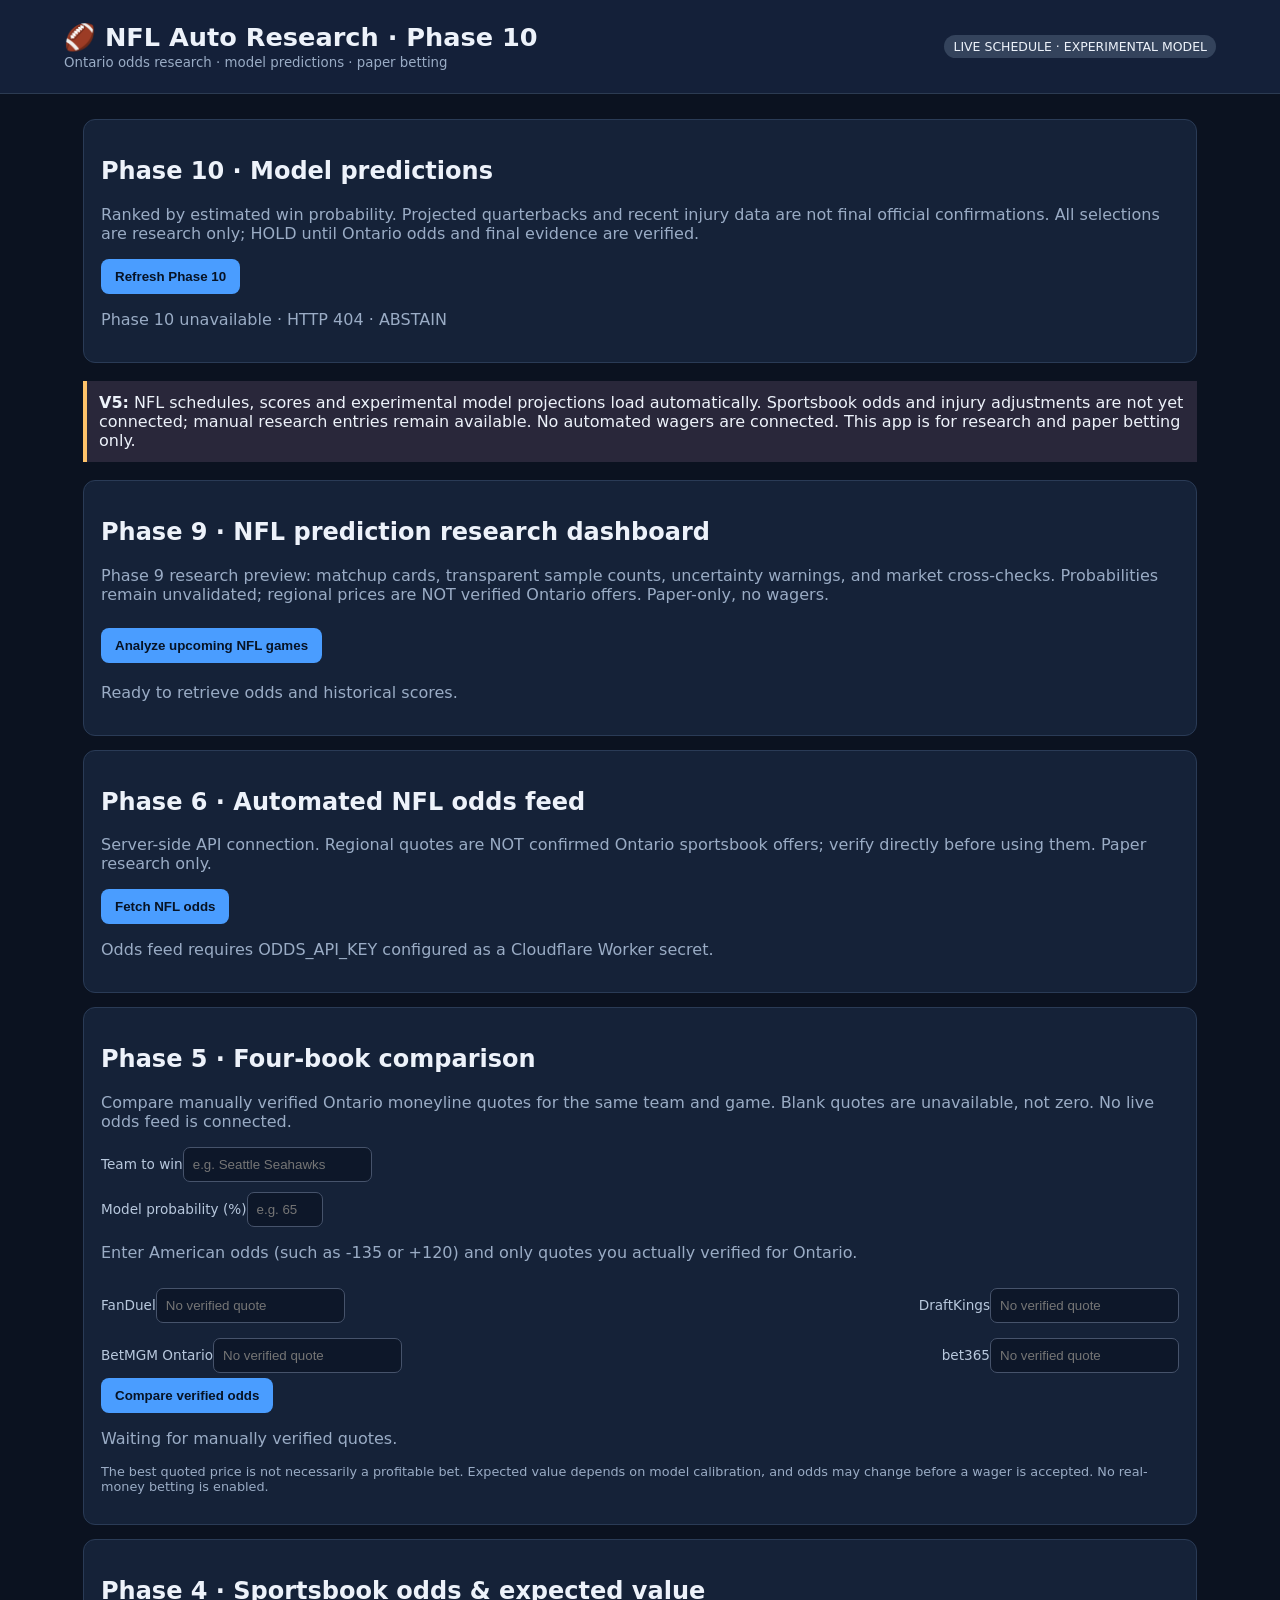
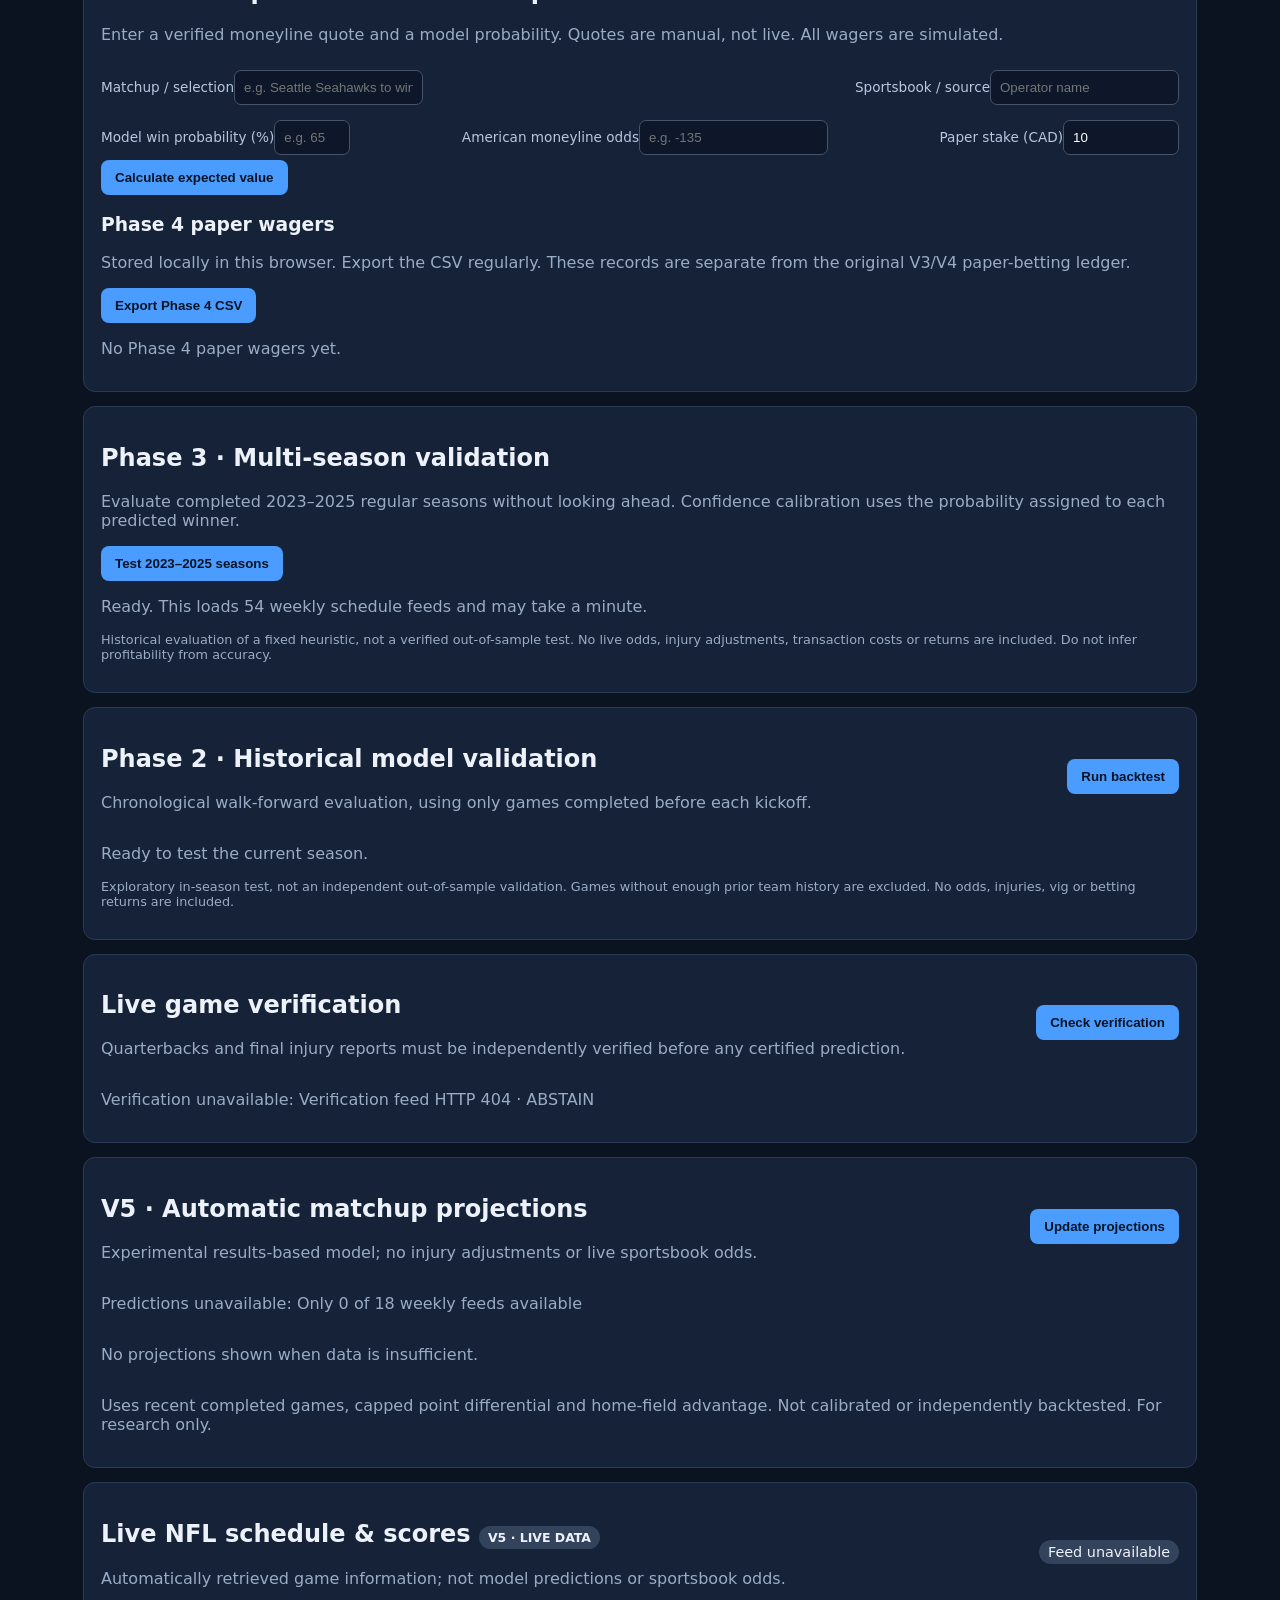
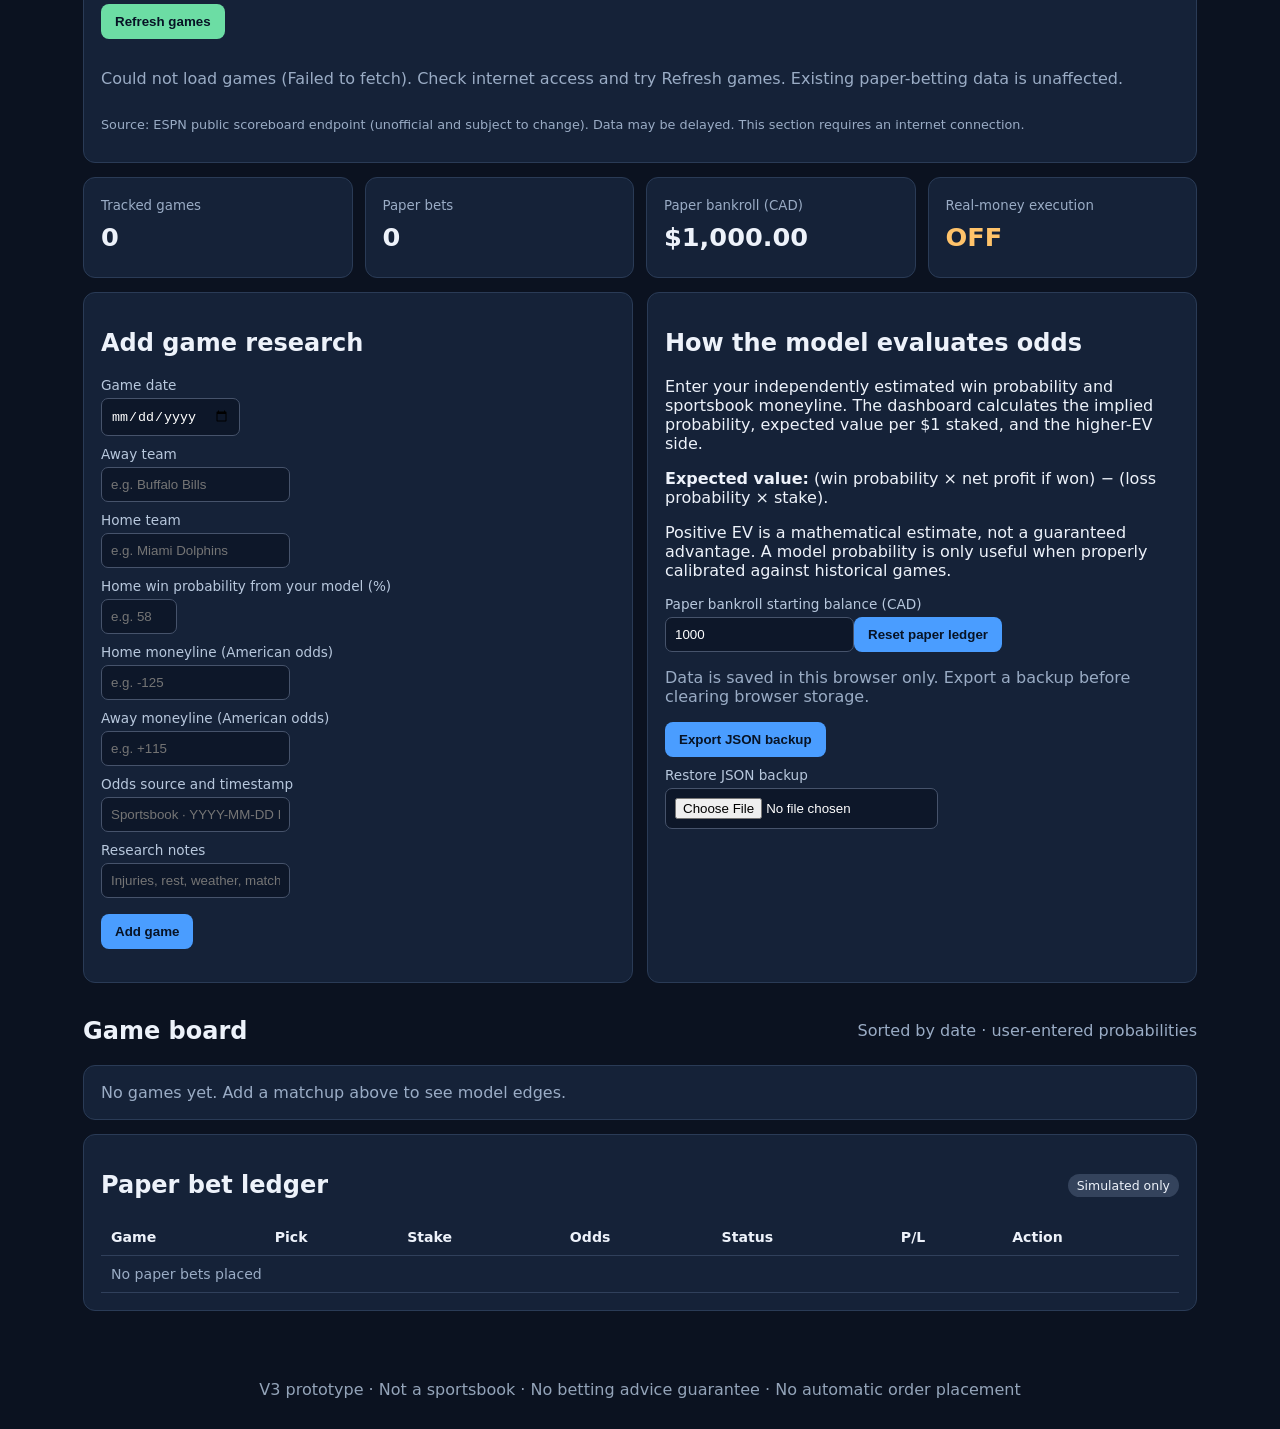
==== commit ba471297: "Connect live Phase 10 pregame evidence to fitted Elo/matchup predictions and Cloudflare dashboard" ====
--- a/index.html
+++ b/index.html
@@ -72,49 +72,51 @@
 const feeds=weekly.filter(x=>x.status==='fulfilled'&&Array.isArray(x.value.events));if(feeds.length!==18)throw Error('Only '+feeds.length+'/18 weekly feeds loaded. Analysis withheld to avoid incomplete history.');
 const hist=feeds.flatMap(x=>x.value.events.map(gameFromEvent).filter(g=>g&&g.done&&Number.isFinite(g.hs)&&Number.isFinite(g.as)));
 const unique=[...new Map(hist.map(g=>[g.date+'|'+g.a+'|'+g.h,g])).values()];
-const results=[],skipped=[];const verified=new Map((verifiedFeed.predictions||[]).filter(p=>p.status==='verified').map(p=>[norm(p.away_team)+'|'+norm(p.home_team)+'|'+Date.parse(p.kickoff_utc),p]));
+const results=[],skipped=[];const verified=new Map((verifiedFeed.predictions||[]).filter(p=>['verified','provisional'].includes(p.status)).map(p=>[norm(p.away_team)+'|'+norm(p.home_team)+'|'+Date.parse(p.kickoff_utc),p]));
 for(const g of odds.games||[]){if(Date.parse(g.commence_time)<=Date.now())continue;
 const candidate=feeds.flatMap(x=>x.value.events.map(gameFromEvent).filter(Boolean)).find(e=>Math.abs(Date.parse(e.date)-Date.parse(g.commence_time))<36*3600000&&norm(e.an)===norm(g.away_team)&&norm(e.hn)===norm(g.home_team));
 if(!candidate){skipped.push(g.home_team+': unmatched schedule');continue}
 const date=Date.parse(g.commence_time),a=strength(candidate.a,unique,date),h=strength(candidate.h,unique,date);
-if(Math.min(a.n,h.n)<3){skipped.push(g.home_team+': insufficient prior games');continue}
+const live=[...verified.values()].find(p=>norm(p.away_team)===norm(g.away_team)&&norm(p.home_team)===norm(g.home_team)&&Math.abs(Date.parse(p.kickoff_utc)-date)<3600000);
+if(!live&&(verifiedFeed.games||[]).some(p=>p.status==='abstain'&&norm(p.away_team)===norm(g.away_team)&&norm(p.home_team)===norm(g.home_team)&&Math.abs(Date.parse(p.kickoff_utc)-date)<3600000)){skipped.push(g.home_team+': Phase 10 abstain');continue}
+if(!live&&Math.min(a.n,h.n)<3){skipped.push(g.home_team+': insufficient prior games');continue}
 const margin=2+.72*(h.v-a.v),rawHp=Math.max(.15,Math.min(.85,1/(1+Math.exp(-margin/10.5))));
-const live=[...verified.values()].find(p=>norm(p.away_team)===norm(g.away_team)&&norm(p.home_team)===norm(g.home_team)&&Math.abs(Date.parse(p.kickoff_utc)-date)<3600000);const hp=live?live.home_win_probability:.5+.75*(rawHp-.5); // verified Phase 10 prediction overrides heuristic; otherwise research-only
+const hp=live?live.home_win_probability:.5+.75*(rawHp-.5); // Phase 10 prediction overrides heuristic
 for(const [team,p] of [[g.home_team,hp],[g.away_team,1-hp]])for(const b of g.bookmakers||[])for(const o of b.outcomes||[]){
 if(norm(o.name)!==norm(team)||!Number.isFinite(o.price)||Math.abs(o.price)<100)continue;if(!b.last_update||!Number.isFinite(Date.parse(b.last_update))||Date.now()-Date.parse(b.last_update)>30*60*1000||Date.parse(b.last_update)>Date.now()+5*60*1000)continue;
 const imp=implied(o.price),roi=p*decimal(o.price)-1;
-results.push({game:g.away_team+' @ '+g.home_team,kickoff:g.commence_time,team,book:b.title,price:o.price,updated:b.last_update,p,imp,roi,edge:p-imp,samples:a.n+' / '+h.n,verified:!!live,model:live?'Phase 10':'Experimental heuristic'});
+results.push({game:g.away_team+' @ '+g.home_team,kickoff:g.commence_time,team,book:b.title,price:o.price,updated:b.last_update,p,imp,roi,edge:p-imp,samples:a.n+' / '+h.n,verified:live?.status==='verified',provisional:live?.status==='provisional',model:live?'Phase 10 '+live.model_version:'Experimental heuristic'});
 }}
 results.sort((a,b)=>Date.parse(a.kickoff)-Date.parse(b.kickoff)||b.roi-a.roi);
 status.textContent='Analysis complete · '+new Date(odds.retrieved_at).toLocaleString('en-CA')+' · '+results.length+' matched quotes · '+skipped.length+' matchups skipped · regional odds NOT verified for Ontario';
 const positive=results.filter(x=>x.roi>0);
 const best=new Map();for(const x of positive){const key=x.game+'|'+x.team;const prior=best.get(key);if(!prior||x.roi>prior.roi)best.set(key,x)}
-const display=[...best.values()].sort((a,b)=>Number(b.verified)-Number(a.verified)||b.p-a.p||b.roi-a.roi).slice(0,16);
-const note=document.createElement('div');note.className='phase9-note';note.textContent='PRELIMINARY RESEARCH ONLY · Quotes older than 30 minutes or without valid timestamps are excluded. Ranked by estimated win probability, not expected betting profit. The 1–10 score is the experimental win percentage rounded to tenths, NOT a verified confidence rating. Highlighting is for research, not a best-bet recommendation. Unverified matchups are ABSTAIN until both teams have independently verified starting quarterbacks and complete final injury reports. Phase 10 predictions override the heuristic only when verified live records exist. '+positive.length+' hypothetical positive-EV quotes across '+display.length+' displayed selections (best quote per team). Minimum five prior games per team. Probabilities shrunk 25% toward 50%; this is a heuristic, NOT validated calibration. Positive EV is not proof of a profitable opportunity.';root.append(note);
+const display=[...best.values()].sort((a,b)=>Number(b.verified)-Number(a.verified)||Number(b.provisional)-Number(a.provisional)||b.p-a.p||b.roi-a.roi).slice(0,16);
+const note=document.createElement('div');note.className='phase9-note';note.textContent='PRELIMINARY RESEARCH ONLY · Quotes older than 30 minutes or without valid timestamps are excluded. Ranked by estimated win probability, not expected betting profit. The 1–10 score is the experimental win percentage rounded to tenths, NOT a verified confidence rating. Highlighting is for research, not a best-bet recommendation. Experimental estimates are PROVISIONAL RESEARCH, not verified picks. ABSTAIN applies when required data or a usable model estimate is unavailable. No selection is an actionable Ontario bet without verified local odds. Phase 10 predictions override the heuristic only when verified live records exist. '+positive.length+' hypothetical positive-EV quotes across '+display.length+' displayed selections (best quote per team). Minimum five prior games per team. Probabilities shrunk 25% toward 50%; this is a heuristic, NOT validated calibration. Positive EV is not proof of a profitable opportunity.';root.append(note);
 if(!display.length){const p=document.createElement('p');p.textContent='No positive model-based expected value found. This is not evidence of market efficiency.';root.append(p);return}
 for(const x of display){
 const card=document.createElement('article');card.className='ev-card';if(x.verified)card.classList.add('ev-model-verified');const score=Math.max(1,Math.min(10,Math.round(x.p*10)));if(score>=7)card.classList.add('ev-highlight');
 const heading=document.createElement('h3');heading.textContent=x.team;const matchup=document.createElement('p');matchup.className='ev-meta';matchup.textContent=x.game+' · '+new Date(x.kickoff).toLocaleString('en-CA',{dateStyle:'medium',timeStyle:'short'});
-const top=document.createElement('div');top.className='ev-top';const badge=document.createElement('span');badge.className='ev-badge';badge.textContent=x.verified?'VERIFIED MODEL · Unverified quote':'PRELIMINARY · Unverified quote';const book=document.createElement('span');book.className='ev-book';book.textContent=x.book+' '+(x.price>0?'+':'')+x.price;top.append(book,badge);
-const rating=document.createElement('div');rating.className='ev-rating';rating.textContent='Estimated win score '+score+'/10 · '+x.model+(x.verified?' · QB/injuries verified':' · ABSTAIN');rating.setAttribute('aria-label','Experimental win probability score '+score+' out of 10. Not a verified betting recommendation.');const metrics=document.createElement('div');metrics.className='ev-metrics';
+const top=document.createElement('div');top.className='ev-top';const badge=document.createElement('span');badge.className='ev-badge';badge.textContent=x.verified?'VERIFIED MODEL · Ontario odds unverified':x.provisional?'PHASE 10 PROVISIONAL · Ontario odds unverified':'EXPERIMENTAL HEURISTIC · Ontario odds unverified';const book=document.createElement('span');book.className='ev-book';book.textContent=x.book+' '+(x.price>0?'+':'')+x.price;top.append(book,badge);
+const rating=document.createElement('div');rating.className='ev-rating';rating.textContent='Estimated win score '+score+'/10 · '+x.model+(x.verified?' · VERIFIED MODEL':' · PROVISIONAL');rating.setAttribute('aria-label','Experimental win probability score '+score+' out of 10. Not a verified betting recommendation.');const metrics=document.createElement('div');metrics.className='ev-metrics';
 for(const [label,value] of [['Unvalidated win estimate',(x.p*100).toFixed(1)+'%'],['Break-even',(x.imp*100).toFixed(1)+'%'],['Hypothetical edge',((x.edge)*100).toFixed(1)+' pts'],['Hypothetical EV / $10','$'+(x.roi*10).toFixed(2)]]){const cell=document.createElement('div'),sm=document.createElement('small'),strong=document.createElement('strong');sm.textContent=label;strong.textContent=value;cell.append(sm,strong);metrics.append(cell)}
-const decision=document.createElement('p');decision.className='ev-caution';decision.textContent=x.verified?'Model: VERIFIED Phase 10 pregame prediction. Sportsbook quote remains unverified for Ontario; do not treat as an approved bet.':'Decision: ABSTAIN — quarterback and final injury reports are not independently verified. This estimate is not a certified game pick.';const caution=document.createElement('p');caution.className='ev-caution';caution.textContent='Last quote: '+(x.updated?new Date(x.updated).toLocaleString('en-CA'):'unknown')+' · Prior games away/home: '+x.samples+'. No injuries, quarterback confirmation, weather or verified Ontario availability.';
+const decision=document.createElement('p');decision.className='ev-caution';decision.textContent=x.verified?'Verified model prediction. Betting action: HOLD until the sportsbook offer is confirmed available in Ontario.':'Provisional research estimate: current game history available, but starting QB and injury evidence have not been certified. Betting action: HOLD; not a verified pick.';const caution=document.createElement('p');caution.className='ev-caution';caution.textContent='Last quote: '+(x.updated?new Date(x.updated).toLocaleString('en-CA'):'unknown')+' · Prior games away/home: '+x.samples+'. No injuries, quarterback confirmation, weather or verified Ontario availability.';
 card.append(matchup,heading,rating,top,metrics,decision,caution);root.append(card)
 }
 const foot=document.createElement('p');foot.className='source-note';foot.textContent='Phase 9 research preview: model uses recent score margins and 25% shrinkage toward 50% to reduce extreme confidence. At least five prior games per team required. This is not trained or calibrated on held-out data and may still be inaccurate. Quotes are regional, may be stale, and do not represent confirmed Ontario offers. Results are hypothetical; no bets are placed.';root.append(foot);
 }catch(e){status.textContent='Analysis unavailable: '+e.message}finally{btn.disabled=false}});
 })();
-<script>
+</script><script>
 (()=>{'use strict';
 const btn=document.getElementById('verificationRefresh'),status=document.getElementById('verificationStatus'),root=document.getElementById('verificationGames');let busy=false;
 async function refresh(){if(busy)return;busy=true;btn.disabled=true;status.textContent='Checking upcoming game evidence…';
 try{const controller=new AbortController(),timer=setTimeout(()=>controller.abort(),12000);let response;try{response=await fetch('/api/verification',{cache:'no-store',signal:controller.signal})}finally{clearTimeout(timer)}
 if(!response.ok)throw Error('Verification feed HTTP '+response.status);
 const data=await response.json();if(!Array.isArray(data.games))throw Error('Invalid verification feed');
-root.replaceChildren();status.textContent='Verified games: '+Number(data.verified_games||0)+' · '+data.games.length+' upcoming · Schedule only; final QB/injury evidence pending';
+root.replaceChildren();status.textContent='Verified games: '+Number(data.verified_games||0)+' · '+data.games.length+' upcoming · Schedule only; final QB/injury evidence pending';fetch('/api/live-sources',{cache:'no-store'}).then(r=>r.ok?r.json():Promise.reject(Error('source checks unavailable'))).then(sources=>{const checks=Array.isArray(sources.checks)?sources.checks:[];const summary=document.createElement('p');summary.className='muted';summary.textContent='Live source checks: '+checks.filter(c=>c.content_detected).length+'/'+checks.length+' readable · Source reachability does not certify quarterbacks or injuries';root.prepend(summary)}).catch(()=>{const summary=document.createElement('p');summary.className='muted';summary.textContent='Official source checks unavailable · ABSTAIN';root.prepend(summary)});
 for(const game of data.games.slice(0,12)){const card=document.createElement('article');card.className='live-game';const h=document.createElement('h3');h.textContent=game.away_team+' @ '+game.home_team;const p=document.createElement('p');p.className='orange';p.textContent='ABSTAIN · '+(game.reasons||[]).join(', ').replaceAll('_',' ');const d=document.createElement('small');d.textContent=new Date(game.kickoff_utc).toLocaleString('en-CA');card.append(h,p,d);root.append(card)}
 if(!data.games.length){const p=document.createElement('p');p.className='muted';p.textContent='No upcoming games found in the current schedule window.';root.append(p)}
 }catch(e){status.textContent='Verification unavailable: '+e.message+' · ABSTAIN';root.replaceChildren()}finally{busy=false;btn.disabled=false}}
 btn.addEventListener('click',refresh);refresh();document.addEventListener('visibilitychange',()=>{if(!document.hidden)refresh()});
 })();
-</script></script></body></html>+</script><script type="module" src="./phase10/dashboard.mjs"></script></body></html>
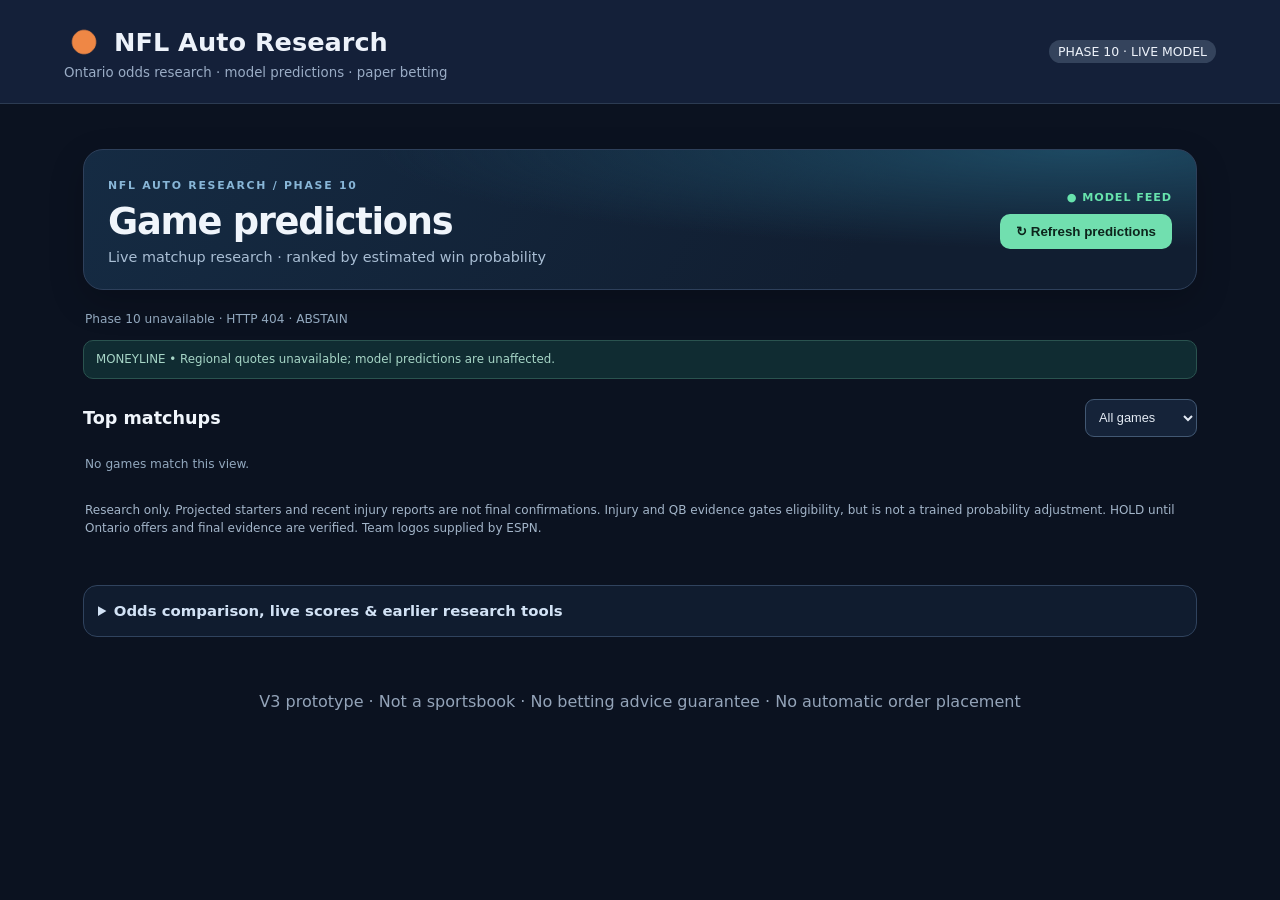
==== commit f5855584: "Polish mobile Phase 10 sports dashboard with team logos, live moneylines and schedule cross-checks" ====
--- a/index.html
+++ b/index.html
@@ -114,7 +114,7 @@
 if(!response.ok)throw Error('Verification feed HTTP '+response.status);
 const data=await response.json();if(!Array.isArray(data.games))throw Error('Invalid verification feed');
 root.replaceChildren();status.textContent='Verified games: '+Number(data.verified_games||0)+' · '+data.games.length+' upcoming · Schedule only; final QB/injury evidence pending';fetch('/api/live-sources',{cache:'no-store'}).then(r=>r.ok?r.json():Promise.reject(Error('source checks unavailable'))).then(sources=>{const checks=Array.isArray(sources.checks)?sources.checks:[];const summary=document.createElement('p');summary.className='muted';summary.textContent='Live source checks: '+checks.filter(c=>c.content_detected).length+'/'+checks.length+' readable · Source reachability does not certify quarterbacks or injuries';root.prepend(summary)}).catch(()=>{const summary=document.createElement('p');summary.className='muted';summary.textContent='Official source checks unavailable · ABSTAIN';root.prepend(summary)});
-for(const game of data.games.slice(0,12)){const card=document.createElement('article');card.className='live-game';const h=document.createElement('h3');h.textContent=game.away_team+' @ '+game.home_team;const p=document.createElement('p');p.className='orange';p.textContent='ABSTAIN · '+(game.reasons||[]).join(', ').replaceAll('_',' ');const d=document.createElement('small');d.textContent=new Date(game.kickoff_utc).toLocaleString('en-CA');card.append(h,p,d);root.append(card)}
+for(const game of data.games.slice(0,13)){const card=document.createElement('article');card.className='live-game';const h=document.createElement('h3');h.textContent=game.away_team+' @ '+game.home_team;const p=document.createElement('p');p.className='orange';p.textContent='FINAL CERTIFICATION PENDING · '+(game.reasons||[]).join(', ').replaceAll('_',' ');const d=document.createElement('small');d.textContent=new Date(game.kickoff_utc).toLocaleString('en-CA');card.append(h,p,d);root.append(card)}
 if(!data.games.length){const p=document.createElement('p');p.className='muted';p.textContent='No upcoming games found in the current schedule window.';root.append(p)}
 }catch(e){status.textContent='Verification unavailable: '+e.message+' · ABSTAIN';root.replaceChildren()}finally{busy=false;btn.disabled=false}}
 btn.addEventListener('click',refresh);refresh();document.addEventListener('visibilitychange',()=>{if(!document.hidden)refresh()});
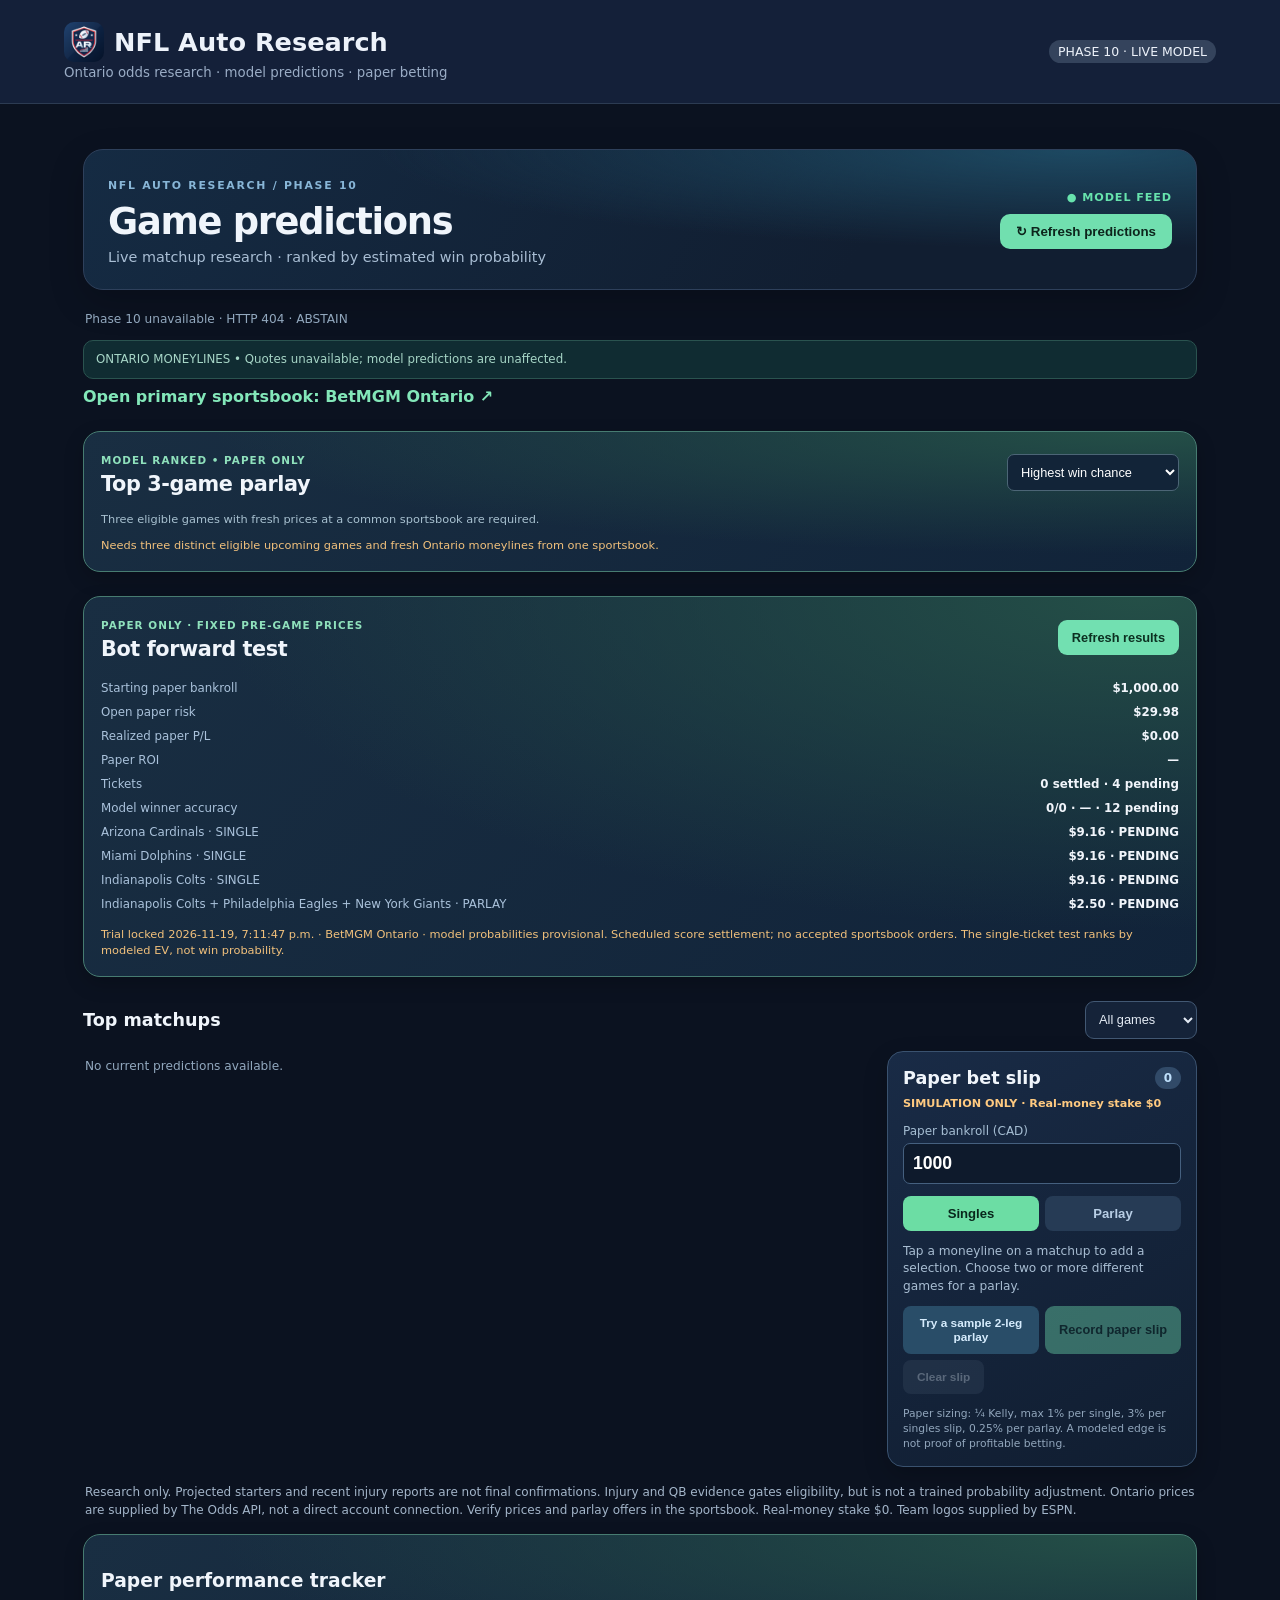
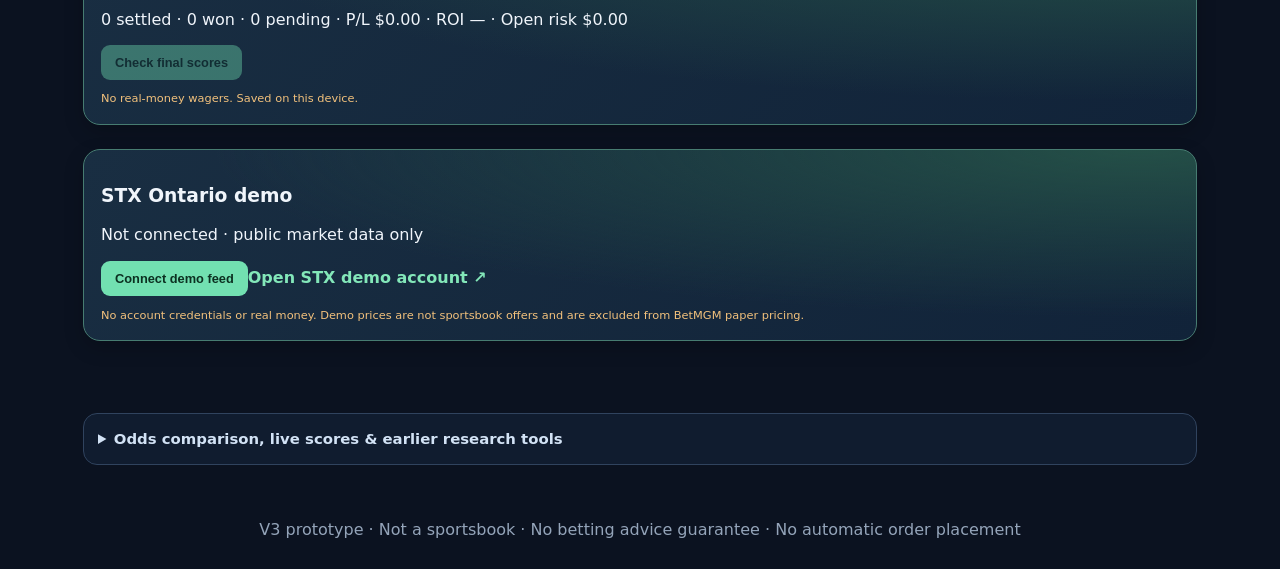
==== commit c91b3255: "Introduce original gridiron shield branding and refreshed Android PWA icons" ====
--- a/index.html
+++ b/index.html
@@ -1,4 +1,4 @@
-<!doctype html><html lang="en"><head><meta charset="utf-8"><meta name="viewport" content="width=device-width,initial-scale=1,viewport-fit=cover"><meta name="theme-color" content="#142039"><link rel="manifest" href="./manifest.webmanifest"><link rel="icon" href="./icons/icon-192.png"><title>NFL Auto Research · Phase 9 Research Preview</title><style>:root{font-family:system-ui,Arial;background:#0b1220;color:#edf2fa}*{box-sizing:border-box}body{margin:0}header{background:#142039;padding:22px 5%;border-bottom:1px solid #2c3b52}h1{margin:0;font-size:1.6rem}small,.muted{color:#9aacc5}.wrap{max-width:1150px;margin:auto;padding:25px 18px}.stats{display:grid;grid-template-columns:repeat(auto-fit,minmax(180px,1fr));gap:12px}.card{background:#152238;border:1px solid #2a3b56;border-radius:12px;padding:17px;margin-bottom:14px}.value{font-size:1.6rem;font-weight:700;margin:8px 0}.pill{display:inline-block;background:#34435c;padding:4px 9px;border-radius:30px;font-size:.78rem}button{background:#4a9dff;border:0;color:#071325;font-weight:700;padding:10px 14px;border-radius:8px;cursor:pointer}button:disabled{opacity:.4;cursor:not-allowed}input,select{background:#0d1729;border:1px solid #46536b;border-radius:7px;padding:9px;color:white;max-width:100%}label{display:block;margin:10px 0 5px;color:#b8c8dd;font-size:.85rem}.grid{display:grid;grid-template-columns:repeat(auto-fit,minmax(280px,1fr));gap:14px}.row{display:flex;justify-content:space-between;align-items:center;gap:12px;flex-wrap:wrap}.green{color:#6cdda4}.orange{color:#ffc36a}table{width:100%;border-collapse:collapse;font-size:.88rem}td,th{padding:10px;text-align:left;border-bottom:1px solid #30405b}.scroll{overflow:auto}.notice{border-left:4px solid #ffc36a;padding:12px;background:#29273a;margin:18px 0}.bars{height:12px;background:#45536b;border-radius:10px;overflow:hidden}.bars>div{background:#4a9dff;height:100%}footer{color:#94a4b9;padding:30px;text-align:center}@media(max-width:600px){header{padding:17px 16px}.wrap{padding:16px 12px}.stats{grid-template-columns:repeat(2,minmax(0,1fr));gap:8px}.card{padding:14px}.value{font-size:1.35rem}h1{font-size:1.3rem}input,select{font-size:16px}button{min-height:44px}table{min-width:680px}}.install{background:#6cdda4;color:#071325}</style><style>.phase9-note{border:1px solid #4a6488;border-left:4px solid #ffc36a;background:#17263d;padding:14px;border-radius:12px;margin:14px 0}.phase9-note strong{display:block;margin-bottom:5px}.ev-card{box-shadow:0 6px 22px rgba(0,0,0,.14)}.ev-metrics strong{font-variant-numeric:tabular-nums}button:focus-visible{outline:3px solid #ffc36a;outline-offset:3px}@media(max-width:600px){.ev-card .ev-metrics{grid-template-columns:repeat(2,minmax(0,1fr))}.ev-card .ev-top{flex-wrap:wrap}.ev-card{padding:14px}} </style><style>.live-status{font-size:.9rem}.live-games{display:grid;grid-template-columns:repeat(auto-fit,minmax(265px,1fr));gap:12px}.live-game{background:#152238;border:1px solid #30435e;border-radius:12px;padding:16px}.live-game h3{margin:8px 0}.live-game p{margin:6px 0}.live-controls{display:flex;align-items:center;gap:12px;flex-wrap:wrap;margin-bottom:14px}.live-controls button{background:#6cdda4}.source-note{font-size:.8rem;color:#9aacc5}</style><style>.value-results{display:grid;grid-template-columns:repeat(auto-fit,minmax(min(100%,290px),1fr));gap:12px}.value-results>p{grid-column:1/-1}.ev-card{border:1px solid #344967;border-radius:16px;padding:16px;background:#101c30;min-width:0}.ev-card h3{font-size:1.1rem;margin:8px 0;overflow-wrap:anywhere}.ev-card .ev-top{display:flex;justify-content:space-between;align-items:center;gap:10px}.ev-card .ev-meta{color:#a9bad2;font-size:.84rem}.ev-card .ev-metrics{display:grid;grid-template-columns:1fr 1fr;gap:8px;margin:12px 0}.ev-card .ev-metrics div{background:#1c2b44;padding:10px;border-radius:10px}.ev-card .ev-metrics strong{display:block;font-size:1.1rem;margin-top:4px}.ev-card .ev-book{font-size:1.05rem;font-weight:700}.ev-card .ev-caution{color:#ffc36a;font-size:.8rem}.ev-card .ev-badge{font-size:.76rem;background:#263c59;padding:5px 9px;border-radius:12px;white-space:nowrap}#valueRefresh{margin:8px 0 4px}@media(max-width:600px){.ev-card{padding:14px}.value-results{grid-template-columns:1fr}}</style><style>.ev-card{transition:border-color .2s,box-shadow .2s}.ev-highlight{border:2px solid #62d6a3;box-shadow:0 0 0 1px rgba(98,214,163,.18)}.ev-rating{font-size:.91rem;font-weight:750;padding:10px 12px;border-radius:10px;background:#203752;color:#e9f3ff;margin:10px 0}.ev-highlight .ev-rating{background:#173d37;color:#a6f3cd}.value-results{grid-template-columns:repeat(auto-fit,minmax(min(100%,300px),1fr))}@media(max-width:600px){.ev-rating{font-size:.84rem}.ev-card{padding:13px}}</style><style>.ev-model-verified{border:2px solid #66b6ff}.ev-model-verified .ev-rating{background:#153454;color:#d6ecff}</style></head><body><header><div class="row"><div><h1>🏈 NFL Auto Research · Phase 9</h1><small>Ontario odds research · model predictions · paper betting</small></div><div class="row"><span class="pill">LIVE SCHEDULE · EXPERIMENTAL MODEL</span><button id="installBtn" class="install" type="button" hidden>Install app</button></div></div></header><main class="wrap"><div class="notice"><b>V5:</b> NFL schedules, scores and experimental model projections load automatically. Sportsbook odds and injury adjustments are not yet connected; manual research entries remain available. No automated wagers are connected. This app is for research and paper betting only.</div><section class="card" id="phase7"><h2>Phase 9 · NFL prediction research dashboard</h2><p class="muted">Phase 9 research preview: matchup cards, transparent sample counts, uncertainty warnings, and market cross-checks. Probabilities remain unvalidated; regional prices are NOT verified Ontario offers. Paper-only, no wagers.</p><button type="button" id="valueRefresh">Analyze upcoming NFL games</button><p id="valueStatus" class="muted" aria-live="polite">Ready to retrieve odds and historical scores.</p><div id="valueResults" class="value-results"></div></section><section class="card" id="phase6"><h2>Phase 6 · Automated NFL odds feed</h2><p class="muted">Server-side API connection. Regional quotes are NOT confirmed Ontario sportsbook offers; verify directly before using them. Paper research only.</p><button id="oddsRefresh" type="button">Fetch NFL odds</button><p id="oddsStatus" class="muted">Odds feed requires ODDS_API_KEY configured as a Cloudflare Worker secret.</p><div id="oddsList"></div></section><section class="card" id="phase5"><h2>Phase 5 · Four-book comparison</h2><p class="muted">Compare manually verified Ontario moneyline quotes for the same team and game. Blank quotes are unavailable, not zero. No live odds feed is connected.</p><label>Team to win<input id="compareTeam" placeholder="e.g. Seattle Seahawks" maxlength="100"></label><label>Model probability (%)<input id="compareProb" type="number" min="1" max="99" step=".1" placeholder="e.g. 65"></label><p class="muted">Enter American odds (such as -135 or +120) and only quotes you actually verified for Ontario.</p><div class="row"><label>FanDuel<input id="compareFD" type="number" step="1" placeholder="No verified quote"></label><label>DraftKings<input id="compareDK" type="number" step="1" placeholder="No verified quote"></label></div><div class="row"><label>BetMGM Ontario<input id="compareMGM" type="number" step="1" placeholder="No verified quote"></label><label>bet365<input id="compare365" type="number" step="1" placeholder="No verified quote"></label></div><button id="compareRun" type="button">Compare verified odds</button><p class="muted" id="compareStatus">Waiting for manually verified quotes.</p><div id="compareResults"></div><p class="source-note">The best quoted price is not necessarily a profitable bet. Expected value depends on model calibration, and odds may change before a wager is accepted. No real-money betting is enabled.</p></section><section class="card" id="phase4"><h2>Phase 4 · Sportsbook odds & expected value</h2><p class="muted">Enter a verified moneyline quote and a model probability. Quotes are manual, not live. All wagers are simulated.</p><form id="evForm"><div class="row"><label>Matchup / selection<input id="evPick" required placeholder="e.g. Seattle Seahawks to win" maxlength="120"></label><label>Sportsbook / source<input id="evBook" required placeholder="Operator name" maxlength="100"></label></div><div class="row"><label>Model win probability (%)<input id="evProb" type="number" min="1" max="99" step=".1" required placeholder="e.g. 65"></label><label>American moneyline odds<input id="evOdds" type="number" step="1" required placeholder="e.g. -135"></label><label>Paper stake (CAD)<input id="evStake" type="number" min=".01" max="100000" step=".01" value="10" required></label></div><button type="submit">Calculate expected value</button></form><p id="evMessage" class="muted" aria-live="polite"></p><div id="evOutput"></div><h3>Phase 4 paper wagers</h3><p class="muted">Stored locally in this browser. Export the CSV regularly. These records are separate from the original V3/V4 paper-betting ledger.</p><button id="evExport" type="button">Export Phase 4 CSV</button><div id="evLedger"></div></section><section class="card" id="multiPanel"><h2>Phase 3 · Multi-season validation</h2><p class="muted">Evaluate completed 2023–2025 regular seasons without looking ahead. Confidence calibration uses the probability assigned to each predicted winner.</p><button type="button" id="multiRun">Test 2023–2025 seasons</button><p id="multiStatus" class="muted">Ready. This loads 54 weekly schedule feeds and may take a minute.</p><div id="multiResults"></div><p class="source-note">Historical evaluation of a fixed heuristic, not a verified out-of-sample test. No live odds, injury adjustments, transaction costs or returns are included. Do not infer profitability from accuracy.</p></section><section class="card" id="backtestPanel"><div class="row"><div><h2>Phase 2 · Historical model validation</h2><p class="muted">Chronological walk-forward evaluation, using only games completed before each kickoff.</p></div><button type="button" id="runBacktest">Run backtest</button></div><p class="muted" id="btStatus">Ready to test the current season.</p><div id="btResults"></div><p class="source-note">Exploratory in-season test, not an independent out-of-sample validation. Games without enough prior team history are excluded. No odds, injuries, vig or betting returns are included.</p></section><section class="card" id="verificationPanel"><div class="row"><div><h2>Live game verification</h2><p class="muted">Quarterbacks and final injury reports must be independently verified before any certified prediction.</p></div><button type="button" id="verificationRefresh">Check verification</button></div><p id="verificationStatus" class="muted" aria-live="polite">Checking source status…</p><div id="verificationGames" class="live-games"></div></section><section class="card" id="v5Panel"><div class="row"><div><h2>V5 · Automatic matchup projections</h2><p class="muted">Experimental results-based model; no injury adjustments or live sportsbook odds.</p></div><button id="v5Refresh">Update projections</button></div><p id="v5Status" class="muted">Preparing…</p><div id="v5Games" class="live-games"></div><p class="muted">Uses recent completed games, capped point differential and home-field advantage. Not calibrated or independently backtested. For research only.</p></section><section class="card" id="liveSection"><div class="row"><div><h2>Live NFL schedule & scores <span class="pill">V5 · LIVE DATA</span></h2><p class="muted">Automatically retrieved game information; not model predictions or sportsbook odds.</p></div><span id="liveStatus" class="pill live-status" aria-live="polite">Loading…</span></div><div class="live-controls"><button id="refreshLive" type="button">Refresh games</button><span id="liveUpdated" class="source-note"></span></div><div id="liveGames" class="live-games"><p class="muted">Fetching NFL games…</p></div><p class="source-note">Source: ESPN public scoreboard endpoint (unofficial and subject to change). Data may be delayed. This section requires an internet connection.</p></section><section class="stats"><div class="card"><small>Tracked games</small><div class="value" id="gamesCount">0</div></div><div class="card"><small>Paper bets</small><div class="value" id="betCount">0</div></div><div class="card"><small>Paper bankroll (CAD)</small><div class="value" id="bankroll">$1,000.00</div></div><div class="card"><small>Real-money execution</small><div class="value orange">OFF</div></div></section><div class="grid"><section class="card"><h2>Add game research</h2><form id="gameForm"><label>Game date</label><input type="date" name="date" required><label>Away team</label><input name="away" placeholder="e.g. Buffalo Bills" required><label>Home team</label><input name="home" placeholder="e.g. Miami Dolphins" required><label>Home win probability from your model (%)</label><input name="prob" type="number" min="1" max="99" step="0.1" placeholder="e.g. 58" required><label>Home moneyline (American odds)</label><input name="homeOdds" type="number" step="1" placeholder="e.g. -125" required><label>Away moneyline (American odds)</label><input name="awayOdds" type="number" step="1" placeholder="e.g. +115" required><label>Odds source and timestamp</label><input name="source" placeholder="Sportsbook · YYYY-MM-DD HH:MM" required><label>Research notes</label><input name="notes" placeholder="Injuries, rest, weather, matchup..."><p><button>Add game</button></p></form></section><section class="card"><h2>How the model evaluates odds</h2><p>Enter your independently estimated win probability and sportsbook moneyline. The dashboard calculates the implied probability, expected value per $1 staked, and the higher-EV side.</p><p><b>Expected value:</b> (win probability × net profit if won) − (loss probability × stake).</p><p>Positive EV is a mathematical estimate, not a guaranteed advantage. A model probability is only useful when properly calibrated against historical games.</p><label>Paper bankroll starting balance (CAD)</label><input id="startBank" type="number" min="1" step="1" value="1000"><button id="resetBank" type="button">Reset paper ledger</button><p class="muted">Data is saved in this browser only. Export a backup before clearing browser storage.</p><button id="exportBtn" type="button">Export JSON backup</button><label for="importBackup">Restore JSON backup</label><input id="importBackup" type="file" accept="application/json,.json"></section></div><section><div class="row"><h2>Game board</h2><span class="muted">Sorted by date · user-entered probabilities</span></div><div id="games" class="grid"></div></section><section class="card"><div class="row"><h2>Paper bet ledger</h2><span class="pill">Simulated only</span></div><div class="scroll"><table><thead><tr><th>Game</th><th>Pick</th><th>Stake</th><th>Odds</th><th>Status</th><th>P/L</th><th>Action</th></tr></thead><tbody id="bets"></tbody></table></div></section></main><footer>V3 prototype · Not a sportsbook · No betting advice guarantee · No automatic order placement</footer><script>
+<!doctype html><html lang="en"><head><meta charset="utf-8"><meta name="viewport" content="width=device-width,initial-scale=1,viewport-fit=cover"><meta name="theme-color" content="#142039"><link rel="manifest" href="./manifest.webmanifest"><link rel="icon" href="./icons/gridiron-192.png"><link rel="apple-touch-icon" href="./icons/gridiron-192.png"><title>NFL Auto Research · Phase 9 Research Preview</title><style>:root{font-family:system-ui,Arial;background:#0b1220;color:#edf2fa}*{box-sizing:border-box}body{margin:0}header{background:#142039;padding:22px 5%;border-bottom:1px solid #2c3b52}h1{margin:0;font-size:1.6rem}small,.muted{color:#9aacc5}.wrap{max-width:1150px;margin:auto;padding:25px 18px}.stats{display:grid;grid-template-columns:repeat(auto-fit,minmax(180px,1fr));gap:12px}.card{background:#152238;border:1px solid #2a3b56;border-radius:12px;padding:17px;margin-bottom:14px}.value{font-size:1.6rem;font-weight:700;margin:8px 0}.pill{display:inline-block;background:#34435c;padding:4px 9px;border-radius:30px;font-size:.78rem}button{background:#4a9dff;border:0;color:#071325;font-weight:700;padding:10px 14px;border-radius:8px;cursor:pointer}button:disabled{opacity:.4;cursor:not-allowed}input,select{background:#0d1729;border:1px solid #46536b;border-radius:7px;padding:9px;color:white;max-width:100%}label{display:block;margin:10px 0 5px;color:#b8c8dd;font-size:.85rem}.grid{display:grid;grid-template-columns:repeat(auto-fit,minmax(280px,1fr));gap:14px}.row{display:flex;justify-content:space-between;align-items:center;gap:12px;flex-wrap:wrap}.green{color:#6cdda4}.orange{color:#ffc36a}table{width:100%;border-collapse:collapse;font-size:.88rem}td,th{padding:10px;text-align:left;border-bottom:1px solid #30405b}.scroll{overflow:auto}.notice{border-left:4px solid #ffc36a;padding:12px;background:#29273a;margin:18px 0}.bars{height:12px;background:#45536b;border-radius:10px;overflow:hidden}.bars>div{background:#4a9dff;height:100%}footer{color:#94a4b9;padding:30px;text-align:center}@media(max-width:600px){header{padding:17px 16px}.wrap{padding:16px 12px}.stats{grid-template-columns:repeat(2,minmax(0,1fr));gap:8px}.card{padding:14px}.value{font-size:1.35rem}h1{font-size:1.3rem}input,select{font-size:16px}button{min-height:44px}table{min-width:680px}}.install{background:#6cdda4;color:#071325}</style><style>.phase9-note{border:1px solid #4a6488;border-left:4px solid #ffc36a;background:#17263d;padding:14px;border-radius:12px;margin:14px 0}.phase9-note strong{display:block;margin-bottom:5px}.ev-card{box-shadow:0 6px 22px rgba(0,0,0,.14)}.ev-metrics strong{font-variant-numeric:tabular-nums}button:focus-visible{outline:3px solid #ffc36a;outline-offset:3px}@media(max-width:600px){.ev-card .ev-metrics{grid-template-columns:repeat(2,minmax(0,1fr))}.ev-card .ev-top{flex-wrap:wrap}.ev-card{padding:14px}} </style><style>.live-status{font-size:.9rem}.live-games{display:grid;grid-template-columns:repeat(auto-fit,minmax(265px,1fr));gap:12px}.live-game{background:#152238;border:1px solid #30435e;border-radius:12px;padding:16px}.live-game h3{margin:8px 0}.live-game p{margin:6px 0}.live-controls{display:flex;align-items:center;gap:12px;flex-wrap:wrap;margin-bottom:14px}.live-controls button{background:#6cdda4}.source-note{font-size:.8rem;color:#9aacc5}</style><style>.value-results{display:grid;grid-template-columns:repeat(auto-fit,minmax(min(100%,290px),1fr));gap:12px}.value-results>p{grid-column:1/-1}.ev-card{border:1px solid #344967;border-radius:16px;padding:16px;background:#101c30;min-width:0}.ev-card h3{font-size:1.1rem;margin:8px 0;overflow-wrap:anywhere}.ev-card .ev-top{display:flex;justify-content:space-between;align-items:center;gap:10px}.ev-card .ev-meta{color:#a9bad2;font-size:.84rem}.ev-card .ev-metrics{display:grid;grid-template-columns:1fr 1fr;gap:8px;margin:12px 0}.ev-card .ev-metrics div{background:#1c2b44;padding:10px;border-radius:10px}.ev-card .ev-metrics strong{display:block;font-size:1.1rem;margin-top:4px}.ev-card .ev-book{font-size:1.05rem;font-weight:700}.ev-card .ev-caution{color:#ffc36a;font-size:.8rem}.ev-card .ev-badge{font-size:.76rem;background:#263c59;padding:5px 9px;border-radius:12px;white-space:nowrap}#valueRefresh{margin:8px 0 4px}@media(max-width:600px){.ev-card{padding:14px}.value-results{grid-template-columns:1fr}}</style><style>.ev-card{transition:border-color .2s,box-shadow .2s}.ev-highlight{border:2px solid #62d6a3;box-shadow:0 0 0 1px rgba(98,214,163,.18)}.ev-rating{font-size:.91rem;font-weight:750;padding:10px 12px;border-radius:10px;background:#203752;color:#e9f3ff;margin:10px 0}.ev-highlight .ev-rating{background:#173d37;color:#a6f3cd}.value-results{grid-template-columns:repeat(auto-fit,minmax(min(100%,300px),1fr))}@media(max-width:600px){.ev-rating{font-size:.84rem}.ev-card{padding:13px}}</style><style>.ev-model-verified{border:2px solid #66b6ff}.ev-model-verified .ev-rating{background:#153454;color:#d6ecff}</style></head><body><header><div class="row"><div><h1>🏈 NFL Auto Research · Phase 9</h1><small>Ontario odds research · model predictions · paper betting</small></div><div class="row"><span class="pill">LIVE SCHEDULE · EXPERIMENTAL MODEL</span><button id="installBtn" class="install" type="button" hidden>Install app</button></div></div></header><main class="wrap"><div class="notice"><b>V5:</b> NFL schedules, scores and experimental model projections load automatically. Sportsbook odds and injury adjustments are not yet connected; manual research entries remain available. No automated wagers are connected. This app is for research and paper betting only.</div><section class="card" id="phase7"><h2>Phase 9 · NFL prediction research dashboard</h2><p class="muted">Phase 9 research preview: matchup cards, transparent sample counts, uncertainty warnings, and market cross-checks. Probabilities remain unvalidated; regional prices are NOT verified Ontario offers. Paper-only, no wagers.</p><button type="button" id="valueRefresh">Analyze upcoming NFL games</button><p id="valueStatus" class="muted" aria-live="polite">Ready to retrieve odds and historical scores.</p><div id="valueResults" class="value-results"></div></section><section class="card" id="phase6"><h2>Phase 6 · Automated NFL odds feed</h2><p class="muted">Server-side API connection. Regional quotes are NOT confirmed Ontario sportsbook offers; verify directly before using them. Paper research only.</p><button id="oddsRefresh" type="button">Fetch NFL odds</button><p id="oddsStatus" class="muted">Odds feed requires ODDS_API_KEY configured as a Cloudflare Worker secret.</p><div id="oddsList"></div></section><section class="card" id="phase5"><h2>Phase 5 · Four-book comparison</h2><p class="muted">Compare manually verified Ontario moneyline quotes for the same team and game. Blank quotes are unavailable, not zero. No live odds feed is connected.</p><label>Team to win<input id="compareTeam" placeholder="e.g. Seattle Seahawks" maxlength="100"></label><label>Model probability (%)<input id="compareProb" type="number" min="1" max="99" step=".1" placeholder="e.g. 65"></label><p class="muted">Enter American odds (such as -135 or +120) and only quotes you actually verified for Ontario.</p><div class="row"><label>FanDuel<input id="compareFD" type="number" step="1" placeholder="No verified quote"></label><label>DraftKings<input id="compareDK" type="number" step="1" placeholder="No verified quote"></label></div><div class="row"><label>BetMGM Ontario<input id="compareMGM" type="number" step="1" placeholder="No verified quote"></label><label>bet365<input id="compare365" type="number" step="1" placeholder="No verified quote"></label></div><button id="compareRun" type="button">Compare verified odds</button><p class="muted" id="compareStatus">Waiting for manually verified quotes.</p><div id="compareResults"></div><p class="source-note">The best quoted price is not necessarily a profitable bet. Expected value depends on model calibration, and odds may change before a wager is accepted. No real-money betting is enabled.</p></section><section class="card" id="phase4"><h2>Phase 4 · Sportsbook odds & expected value</h2><p class="muted">Enter a verified moneyline quote and a model probability. Quotes are manual, not live. All wagers are simulated.</p><form id="evForm"><div class="row"><label>Matchup / selection<input id="evPick" required placeholder="e.g. Seattle Seahawks to win" maxlength="120"></label><label>Sportsbook / source<input id="evBook" required placeholder="Operator name" maxlength="100"></label></div><div class="row"><label>Model win probability (%)<input id="evProb" type="number" min="1" max="99" step=".1" required placeholder="e.g. 65"></label><label>American moneyline odds<input id="evOdds" type="number" step="1" required placeholder="e.g. -135"></label><label>Paper stake (CAD)<input id="evStake" type="number" min=".01" max="100000" step=".01" value="10" required></label></div><button type="submit">Calculate expected value</button></form><p id="evMessage" class="muted" aria-live="polite"></p><div id="evOutput"></div><h3>Phase 4 paper wagers</h3><p class="muted">Stored locally in this browser. Export the CSV regularly. These records are separate from the original V3/V4 paper-betting ledger.</p><button id="evExport" type="button">Export Phase 4 CSV</button><div id="evLedger"></div></section><section class="card" id="multiPanel"><h2>Phase 3 · Multi-season validation</h2><p class="muted">Evaluate completed 2023–2025 regular seasons without looking ahead. Confidence calibration uses the probability assigned to each predicted winner.</p><button type="button" id="multiRun">Test 2023–2025 seasons</button><p id="multiStatus" class="muted">Ready. This loads 54 weekly schedule feeds and may take a minute.</p><div id="multiResults"></div><p class="source-note">Historical evaluation of a fixed heuristic, not a verified out-of-sample test. No live odds, injury adjustments, transaction costs or returns are included. Do not infer profitability from accuracy.</p></section><section class="card" id="backtestPanel"><div class="row"><div><h2>Phase 2 · Historical model validation</h2><p class="muted">Chronological walk-forward evaluation, using only games completed before each kickoff.</p></div><button type="button" id="runBacktest">Run backtest</button></div><p class="muted" id="btStatus">Ready to test the current season.</p><div id="btResults"></div><p class="source-note">Exploratory in-season test, not an independent out-of-sample validation. Games without enough prior team history are excluded. No odds, injuries, vig or betting returns are included.</p></section><section class="card" id="verificationPanel"><div class="row"><div><h2>Live game verification</h2><p class="muted">Quarterbacks and final injury reports must be independently verified before any certified prediction.</p></div><button type="button" id="verificationRefresh">Check verification</button></div><p id="verificationStatus" class="muted" aria-live="polite">Checking source status…</p><div id="verificationGames" class="live-games"></div></section><section class="card" id="v5Panel"><div class="row"><div><h2>V5 · Automatic matchup projections</h2><p class="muted">Experimental results-based model; no injury adjustments or live sportsbook odds.</p></div><button id="v5Refresh">Update projections</button></div><p id="v5Status" class="muted">Preparing…</p><div id="v5Games" class="live-games"></div><p class="muted">Uses recent completed games, capped point differential and home-field advantage. Not calibrated or independently backtested. For research only.</p></section><section class="card" id="liveSection"><div class="row"><div><h2>Live NFL schedule & scores <span class="pill">V5 · LIVE DATA</span></h2><p class="muted">Automatically retrieved game information; not model predictions or sportsbook odds.</p></div><span id="liveStatus" class="pill live-status" aria-live="polite">Loading…</span></div><div class="live-controls"><button id="refreshLive" type="button">Refresh games</button><span id="liveUpdated" class="source-note"></span></div><div id="liveGames" class="live-games"><p class="muted">Fetching NFL games…</p></div><p class="source-note">Source: ESPN public scoreboard endpoint (unofficial and subject to change). Data may be delayed. This section requires an internet connection.</p></section><section class="stats"><div class="card"><small>Tracked games</small><div class="value" id="gamesCount">0</div></div><div class="card"><small>Paper bets</small><div class="value" id="betCount">0</div></div><div class="card"><small>Paper bankroll (CAD)</small><div class="value" id="bankroll">$1,000.00</div></div><div class="card"><small>Real-money execution</small><div class="value orange">OFF</div></div></section><div class="grid"><section class="card"><h2>Add game research</h2><form id="gameForm"><label>Game date</label><input type="date" name="date" required><label>Away team</label><input name="away" placeholder="e.g. Buffalo Bills" required><label>Home team</label><input name="home" placeholder="e.g. Miami Dolphins" required><label>Home win probability from your model (%)</label><input name="prob" type="number" min="1" max="99" step="0.1" placeholder="e.g. 58" required><label>Home moneyline (American odds)</label><input name="homeOdds" type="number" step="1" placeholder="e.g. -125" required><label>Away moneyline (American odds)</label><input name="awayOdds" type="number" step="1" placeholder="e.g. +115" required><label>Odds source and timestamp</label><input name="source" placeholder="Sportsbook · YYYY-MM-DD HH:MM" required><label>Research notes</label><input name="notes" placeholder="Injuries, rest, weather, matchup..."><p><button>Add game</button></p></form></section><section class="card"><h2>How the model evaluates odds</h2><p>Enter your independently estimated win probability and sportsbook moneyline. The dashboard calculates the implied probability, expected value per $1 staked, and the higher-EV side.</p><p><b>Expected value:</b> (win probability × net profit if won) − (loss probability × stake).</p><p>Positive EV is a mathematical estimate, not a guaranteed advantage. A model probability is only useful when properly calibrated against historical games.</p><label>Paper bankroll starting balance (CAD)</label><input id="startBank" type="number" min="1" step="1" value="1000"><button id="resetBank" type="button">Reset paper ledger</button><p class="muted">Data is saved in this browser only. Export a backup before clearing browser storage.</p><button id="exportBtn" type="button">Export JSON backup</button><label for="importBackup">Restore JSON backup</label><input id="importBackup" type="file" accept="application/json,.json"></section></div><section><div class="row"><h2>Game board</h2><span class="muted">Sorted by date · user-entered probabilities</span></div><div id="games" class="grid"></div></section><section class="card"><div class="row"><h2>Paper bet ledger</h2><span class="pill">Simulated only</span></div><div class="scroll"><table><thead><tr><th>Game</th><th>Pick</th><th>Stake</th><th>Odds</th><th>Status</th><th>P/L</th><th>Action</th></tr></thead><tbody id="bets"></tbody></table></div></section></main><footer>V3 prototype · Not a sportsbook · No betting advice guarantee · No automatic order placement</footer><script>
 const KEY='nfl_v3_demo_1';let state;try{state=JSON.parse(localStorage.getItem(KEY))}catch(e){}state=state||{games:[],bets:[],startingBankroll:1000};const $=id=>document.getElementById(id),save=()=>{localStorage.setItem(KEY,JSON.stringify(state));render()},escapeHtml=s=>String(s).replace(/[&<>"']/g,c=>({'&':'&amp;','<':'&lt;','>':'&gt;','"':'&quot;',"'":'&#39;'}[c])),decimal=o=>o>0?1+o/100:1+100/Math.abs(o),implied=o=>1/decimal(o),ev=(p,o)=>p*(decimal(o)-1)-(1-p),money=n=>new Intl.NumberFormat('en-CA',{style:'currency',currency:'CAD'}).format(n);function render(){let pnl=state.bets.reduce((s,b)=>s+(b.status==='won'?b.stake*(decimal(b.odds)-1):b.status==='lost'?-b.stake:b.status==='pending'?-b.stake:0),0);$('gamesCount').textContent=state.games.length;$('betCount').textContent=state.bets.length;$('bankroll').textContent=money(state.startingBankroll+pnl);$('startBank').value=state.startingBankroll;$('games').innerHTML=state.games.length?'':'<div class="card muted">No games yet. Add a matchup above to see model edges.</div>';for(const g of [...state.games].sort((a,b)=>a.date.localeCompare(b.date))){let h=ev(g.prob,g.homeOdds),a=ev(1-g.prob,g.awayOdds),pick=h>=a?'home':'away',edge=Math.max(h,a),node=document.createElement('div');node.className='card';node.innerHTML=`<div class="row"><small>${escapeHtml(g.date)}</small><span class="pill">${edge>0?'POSITIVE MODEL EV':'NO POSITIVE EV'}</span></div><h3>${escapeHtml(g.away)} @ ${escapeHtml(g.home)}</h3><div class="row"><span>Home win probability</span><b>${(g.prob*100).toFixed(1)}%</b></div><div class="bars"><div style="width:${g.prob*100}%"></div></div><p class="muted">Home ${g.homeOdds>0?'+':''}${g.homeOdds} · implied ${(implied(g.homeOdds)*100).toFixed(1)}%<br>Away ${g.awayOdds>0?'+':''}${g.awayOdds} · implied ${(implied(g.awayOdds)*100).toFixed(1)}%</p><p><b>Higher EV side:</b> ${escapeHtml(pick==='home'?g.home:g.away)} <span class="${edge>0?'green':'orange'}">${(edge*100).toFixed(1)}% EV per $1</span></p><small>${escapeHtml(g.source)}</small><p class="muted">${escapeHtml(g.notes||'No research notes entered')}</p><div class="row"><input aria-label="Paper stake CAD" type="number" min="1" step="1" value="10" style="width:100px"><button ${edge<=0?'disabled title="No positive model EV"':''}>Paper bet</button><button class="remove" style="background:#34435c;color:white">Remove</button></div>`;node.querySelector('button:not(.remove)').onclick=()=>{let stake=Number(node.querySelector('input').value);if(!Number.isFinite(stake)||stake<=0)return alert('Enter a valid stake');let available=state.startingBankroll+state.bets.reduce((s,b)=>s+(b.status==='won'?b.stake*(decimal(b.odds)-1):b.status==='lost'?-b.stake:b.status==='pending'?-b.stake:0),0);if(stake>available)return alert('Insufficient paper bankroll');state.bets.push({id:crypto.randomUUID(),game:`${g.away} @ ${g.home}`,pick:pick==='home'?g.home:g.away,stake,odds:pick==='home'?g.homeOdds:g.awayOdds,status:'pending'});save()};node.querySelector('.remove').onclick=()=>{if(confirm('Remove game? Existing paper bets remain.')){state.games=state.games.filter(x=>x.id!==g.id);save()}};$('games').appendChild(node)}$('bets').innerHTML=state.bets.length?'':'<tr><td colspan="7" class="muted">No paper bets placed</td></tr>';for(const b of [...state.bets].reverse()){let tr=document.createElement('tr');let pl=b.status==='won'?b.stake*(decimal(b.odds)-1):b.status==='lost'?-b.stake:0;tr.innerHTML=`<td>${escapeHtml(b.game)}</td><td>${escapeHtml(b.pick)}</td><td>${money(b.stake)}</td><td>${b.odds>0?'+':''}${b.odds}</td><td>${b.status}</td><td>${b.status==='pending'?'—':money(pl)}</td><td>${b.status==='pending'?`<button data-status="won">Won</button> <button data-status="lost">Lost</button> <button data-status="void">Void</button>`:'—'}</td>`;tr.querySelectorAll('button').forEach(btn=>btn.onclick=()=>{b.status=btn.dataset.status;save()});$('bets').appendChild(tr)}}$('gameForm').onsubmit=e=>{e.preventDefault();let f=new FormData(e.target),homeOdds=Number(f.get('homeOdds')),awayOdds=Number(f.get('awayOdds'));if(!homeOdds||!awayOdds||Math.abs(homeOdds)<100||Math.abs(awayOdds)<100)return alert('Enter valid American odds (e.g. -125 or +115)');state.games.push({id:crypto.randomUUID(),date:f.get('date'),home:f.get('home').trim(),away:f.get('away').trim(),prob:Number(f.get('prob'))/100,homeOdds,awayOdds,source:f.get('source'),notes:f.get('notes')});e.target.reset();save()};$('resetBank').onclick=()=>{let n=Number($('startBank').value);if(n>0&&confirm('Clear all paper bets and reset bankroll?')){state.startingBankroll=n;state.bets=[];save()}};$('exportBtn').onclick=()=>{let blob=new Blob([JSON.stringify(state,null,2)],{type:'application/json'}),url=URL.createObjectURL(blob),a=document.createElement('a');a.href=url;a.download='nfl-v3-paper-ledger.json';a.click();URL.revokeObjectURL(url)};render();
 let installPrompt;const installBtn=$('installBtn');window.addEventListener('beforeinstallprompt',e=>{e.preventDefault();installPrompt=e;installBtn.hidden=false});installBtn.onclick=async()=>{if(!installPrompt)return;installPrompt.prompt();await installPrompt.userChoice;installPrompt=null;installBtn.hidden=true};window.addEventListener('appinstalled',()=>installBtn.hidden=true);if('serviceWorker' in navigator&&location.protocol!=='file:')window.addEventListener('load',()=>navigator.serviceWorker.register('./sw.js').catch(()=>{}));$('importBackup').onchange=async e=>{const f=e.target.files?.[0];if(!f)return;try{const d=JSON.parse(await f.text());if(!Array.isArray(d.games)||!Array.isArray(d.bets)||!Number.isFinite(d.startingBankroll)||d.startingBankroll<=0)throw Error('Invalid backup');if(confirm('Replace all current games and paper bets?')){state={games:d.games,bets:d.bets,startingBankroll:d.startingBankroll};save();alert('Backup restored')}}catch(err){alert('Restore failed: '+err.message)}e.target.value=''};</script><script>
 // V4 Phase 1: read-only live scoreboard, independent from the existing V3 paper ledger.
